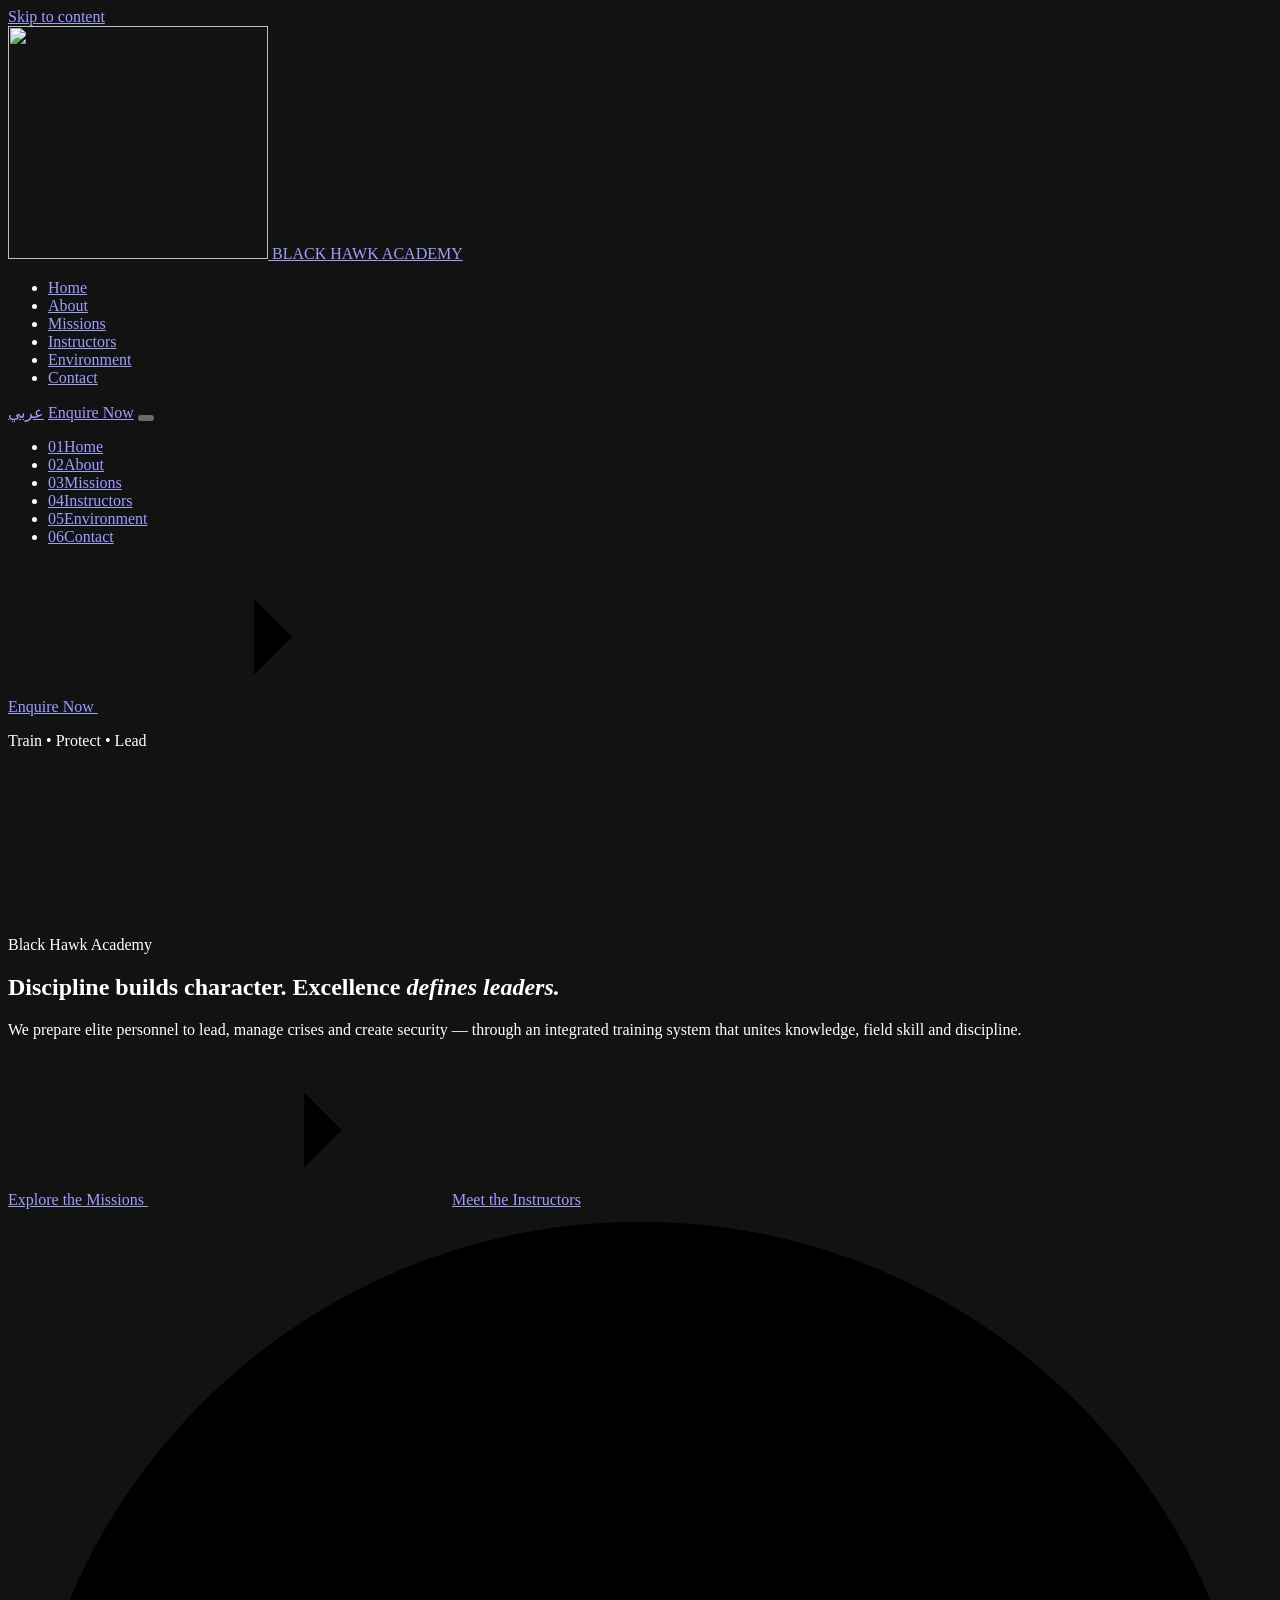
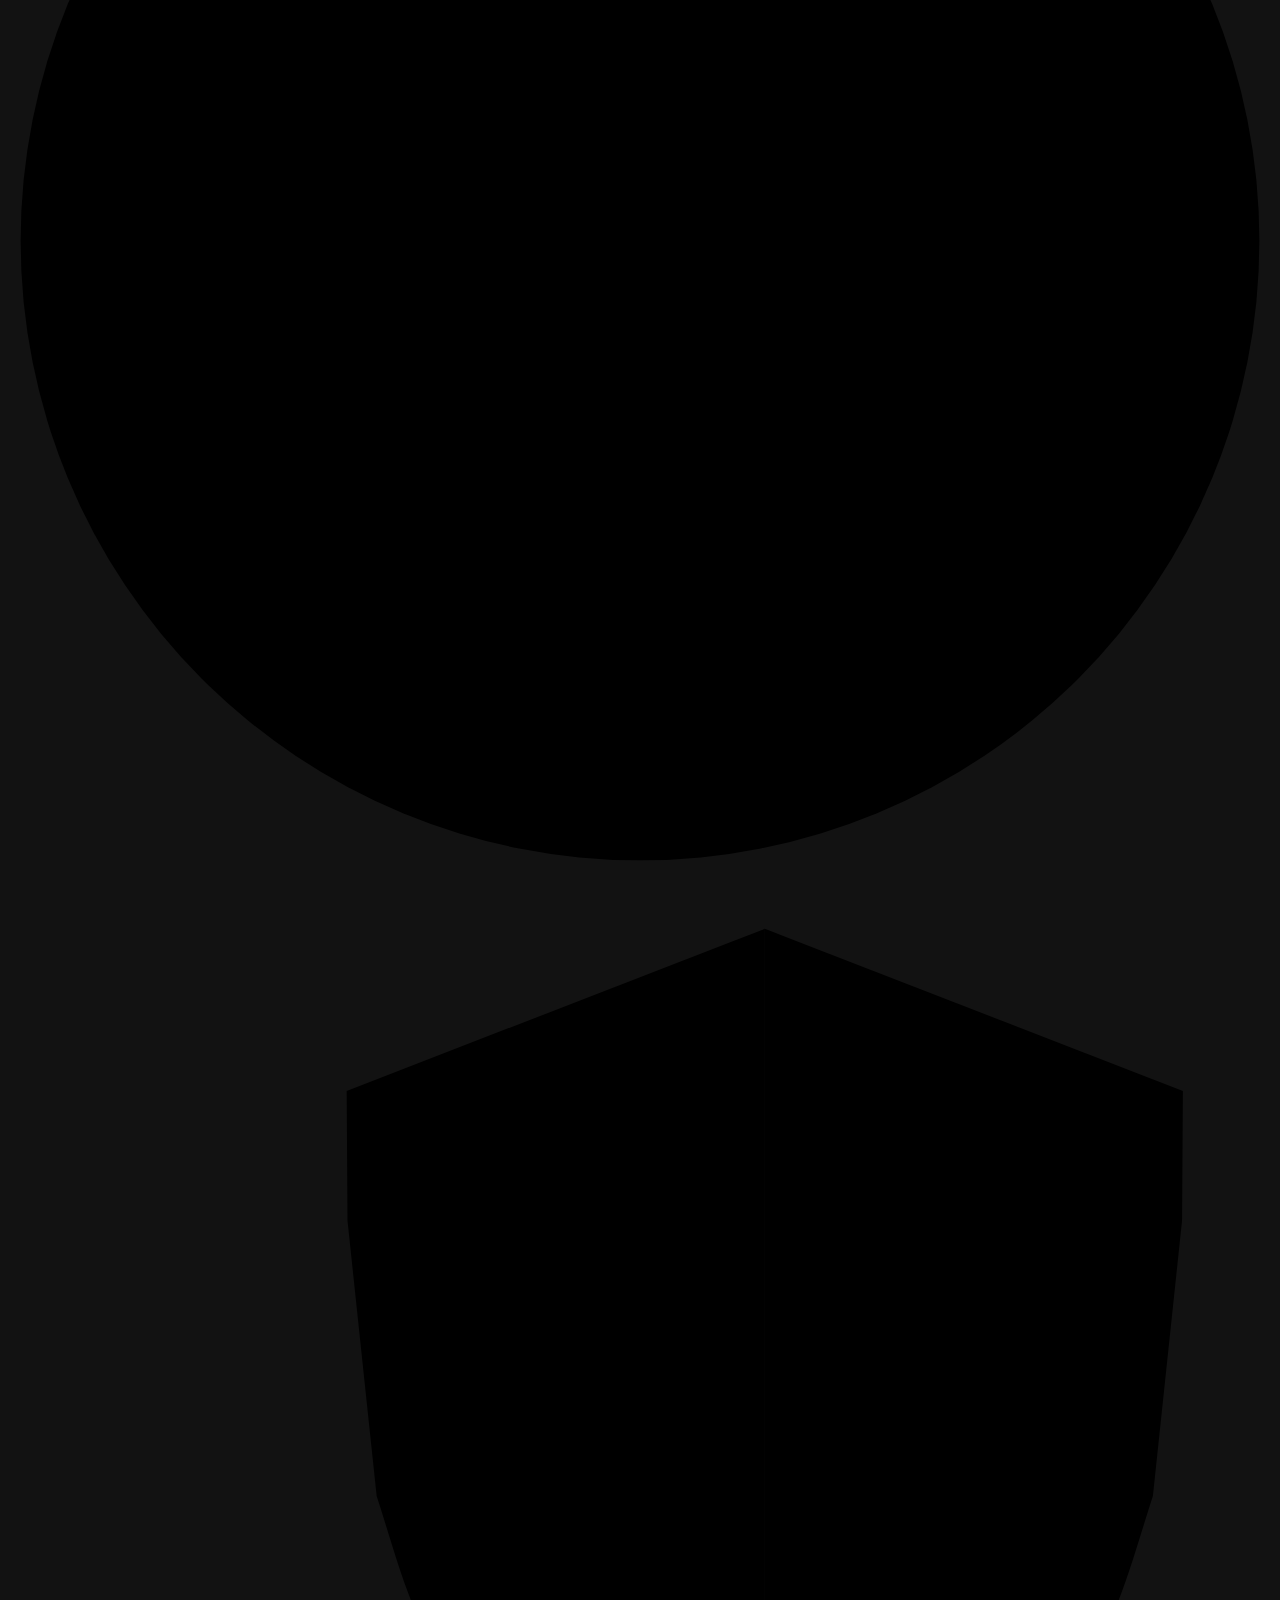
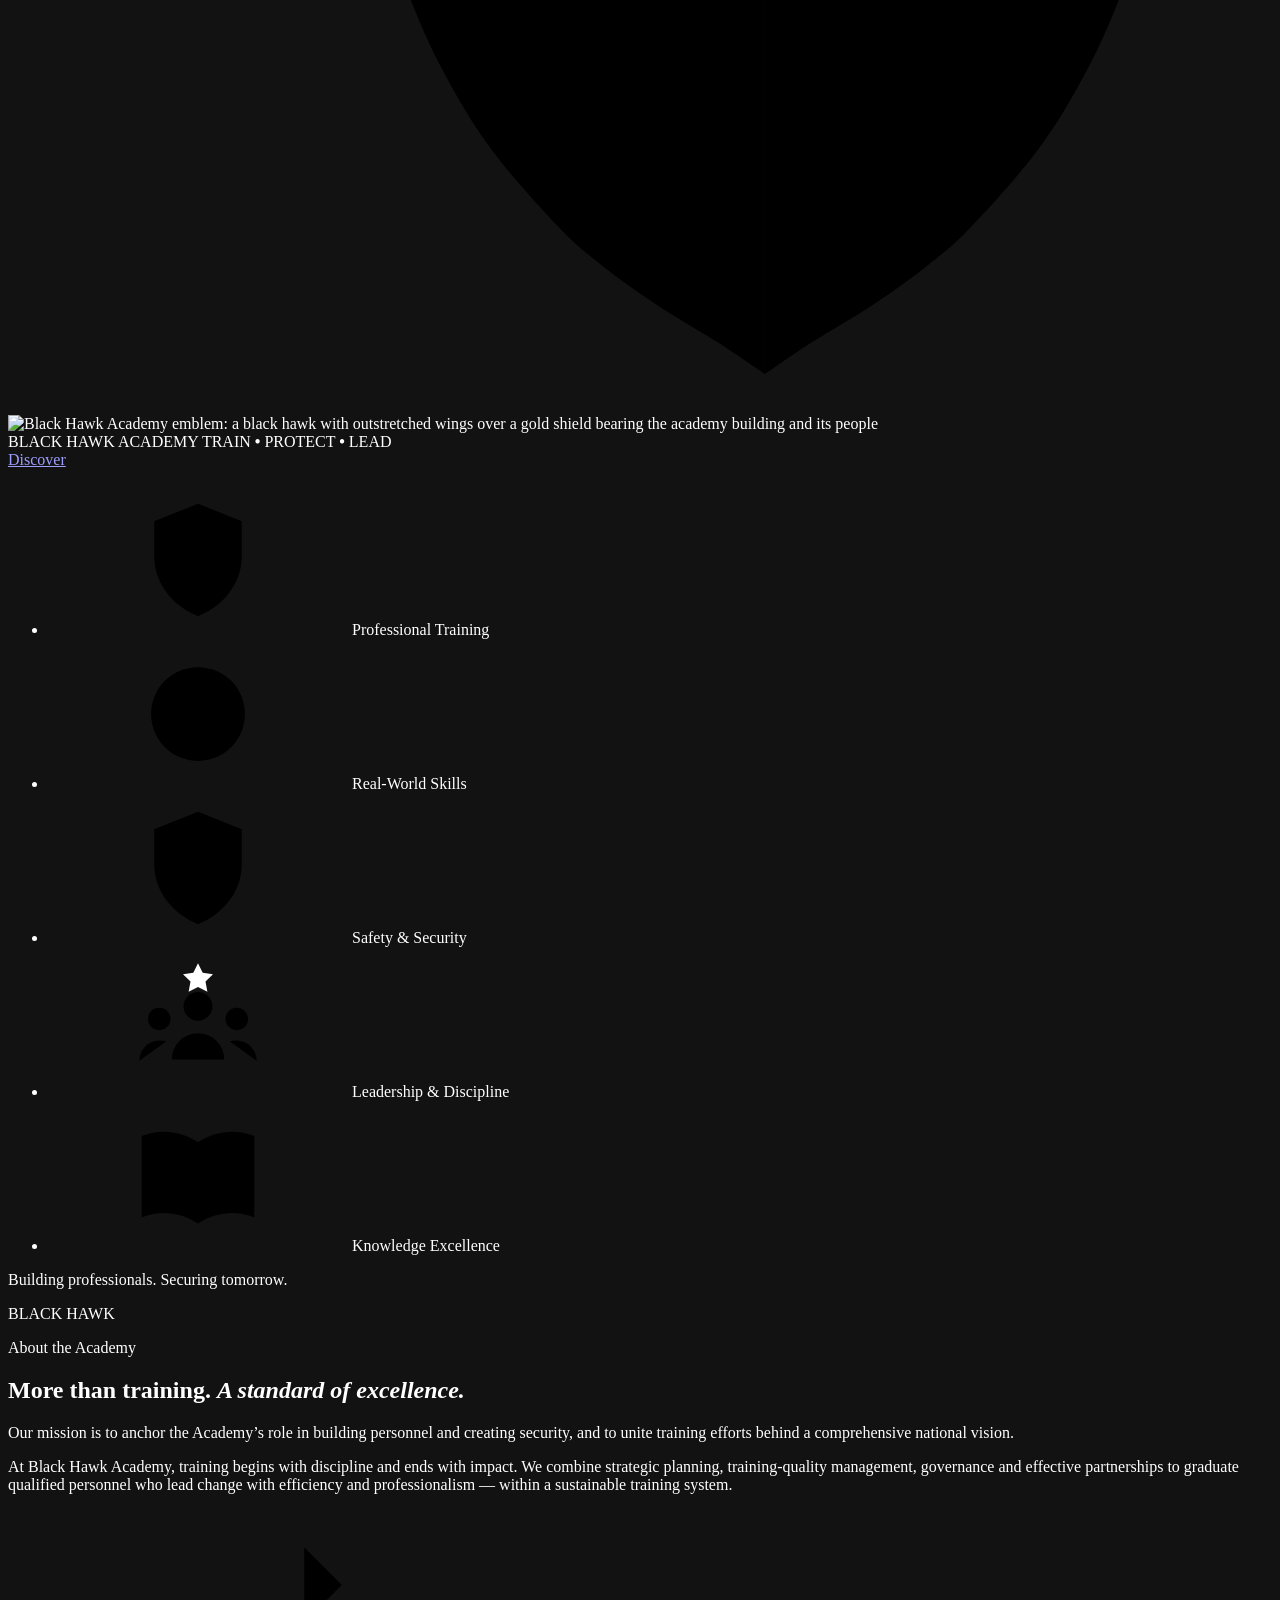
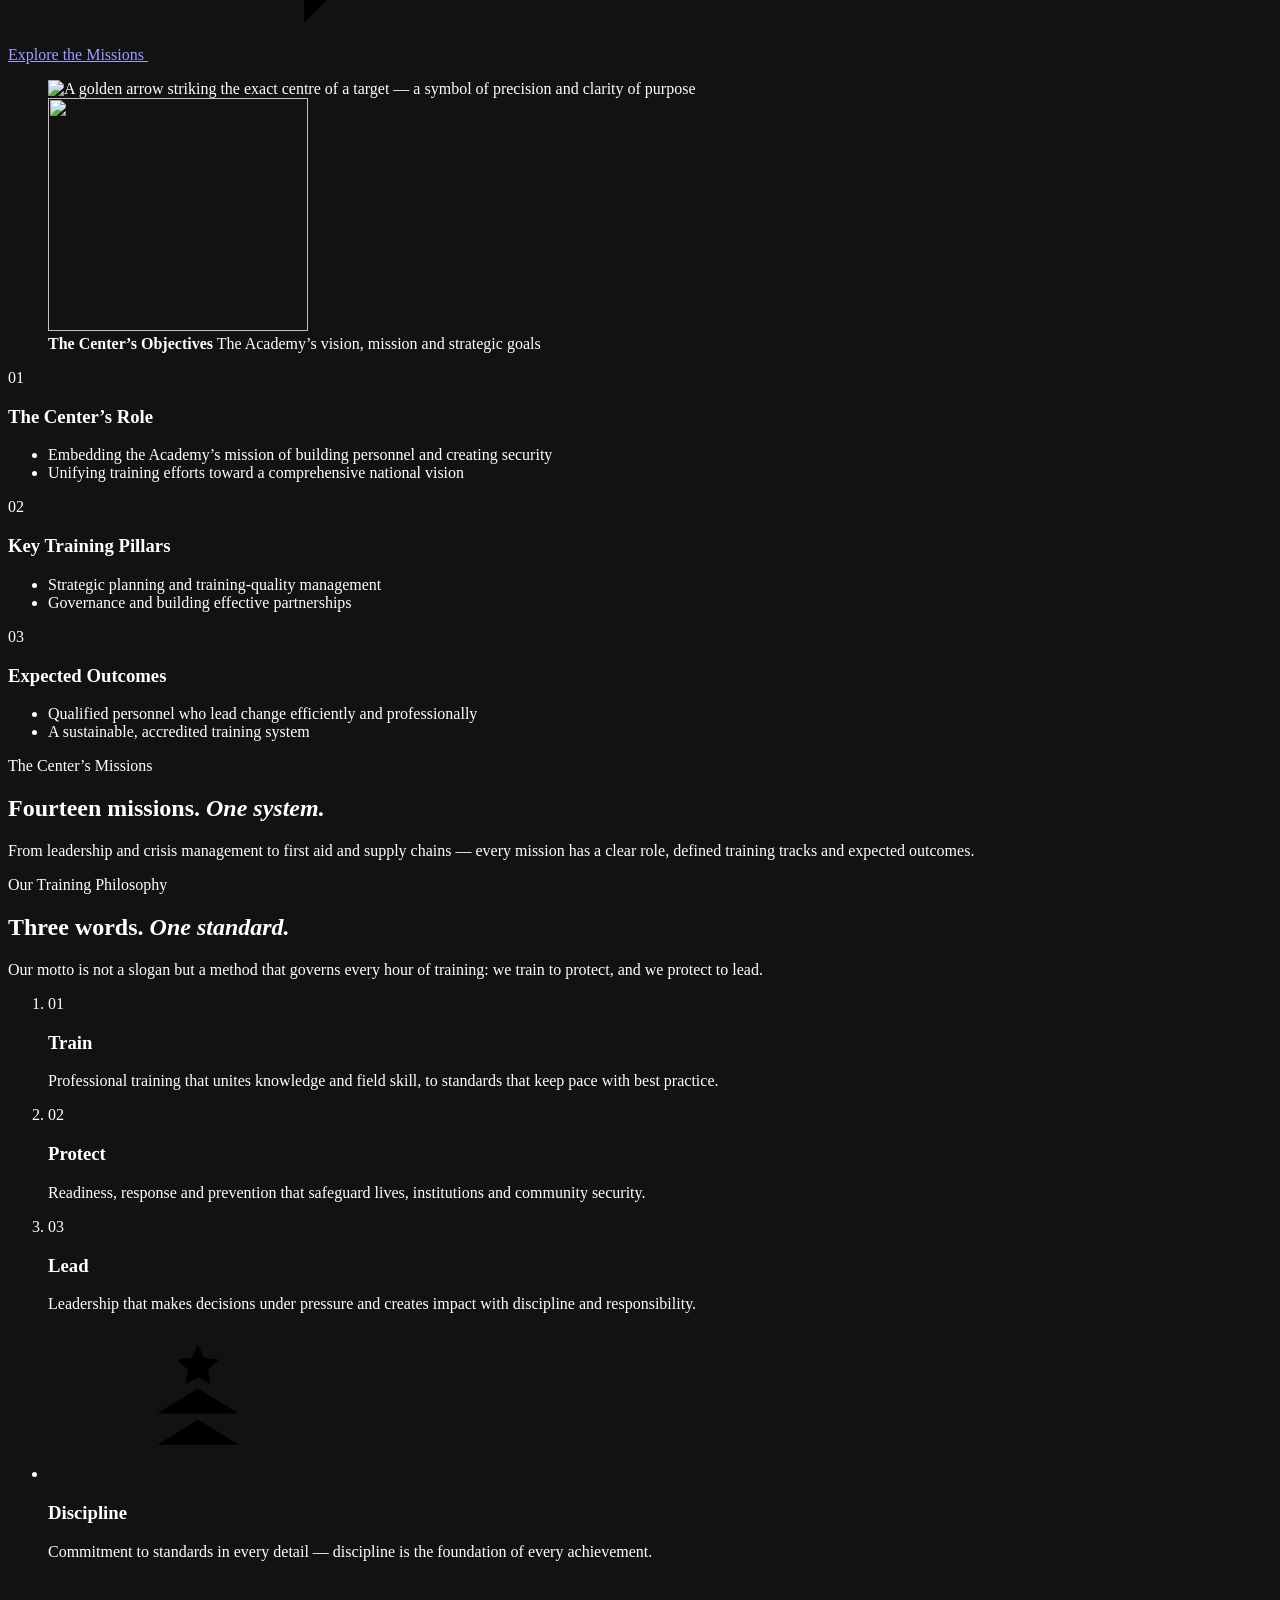
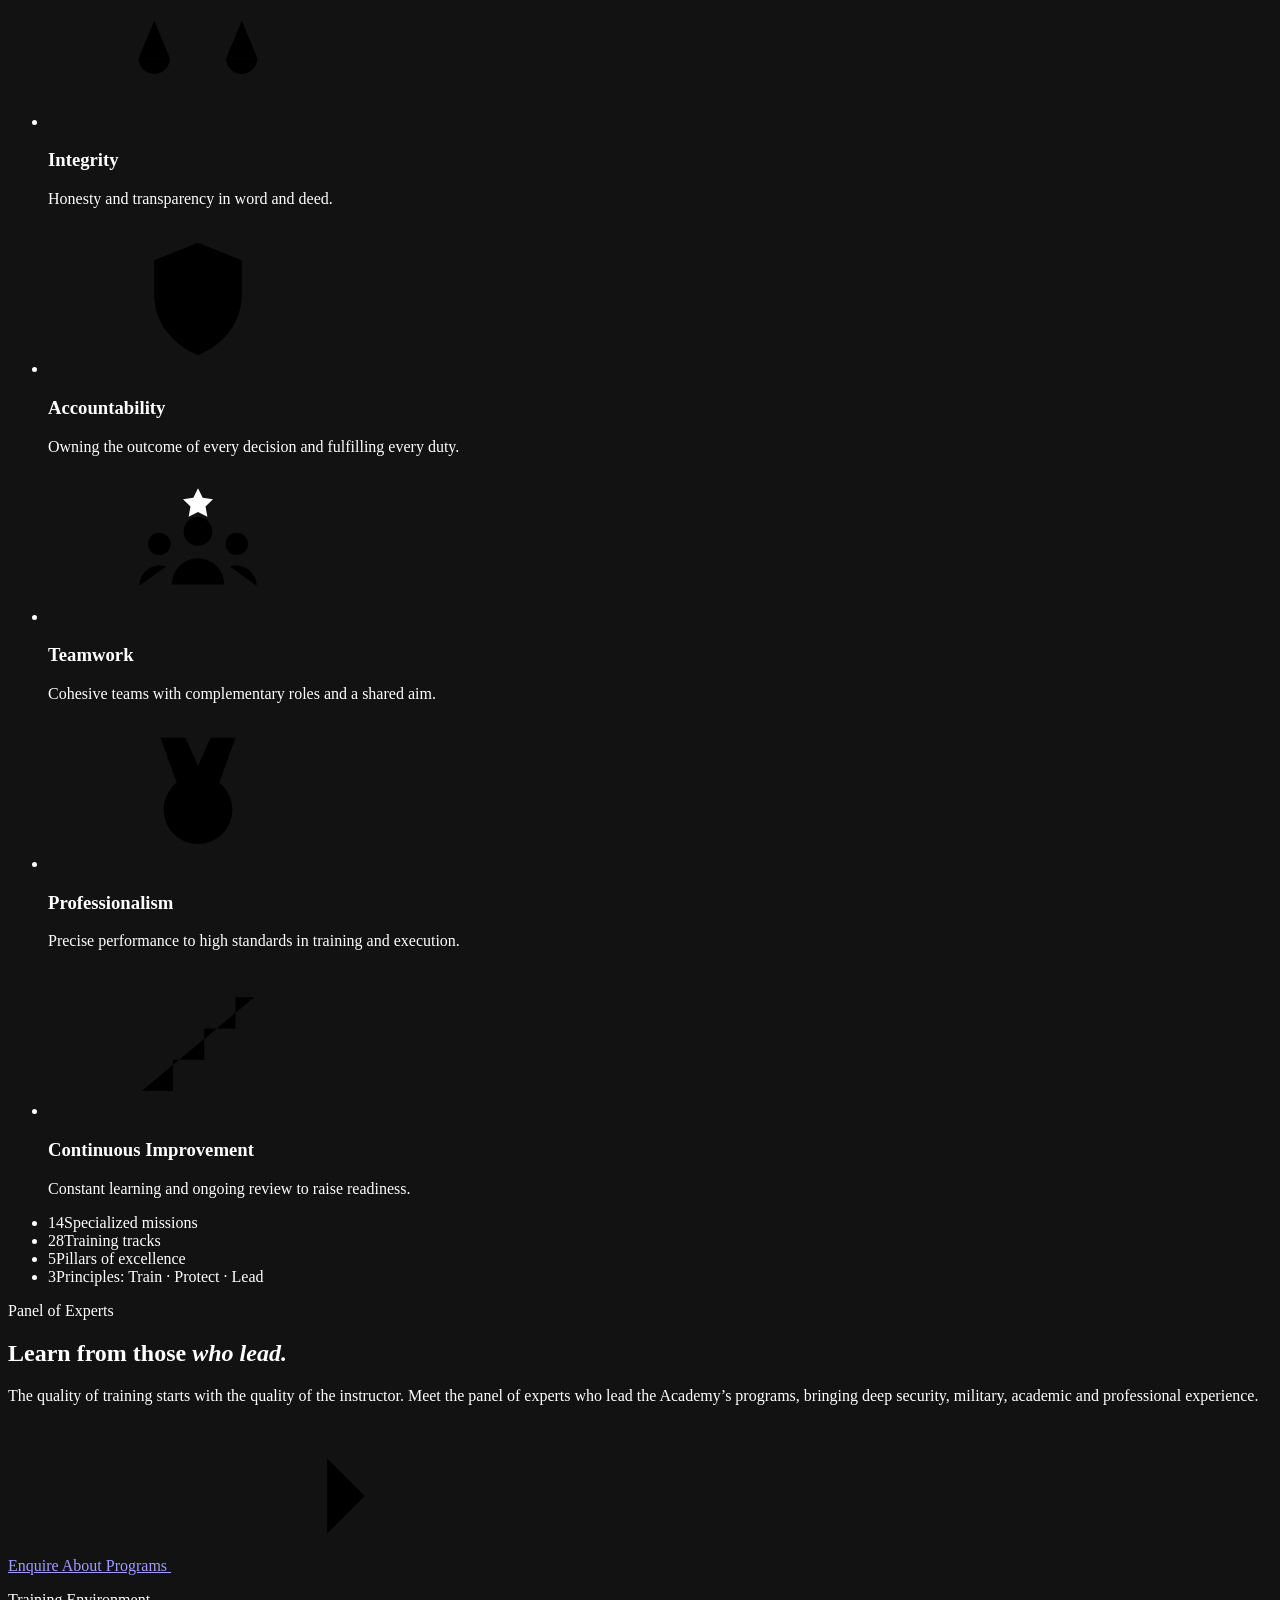
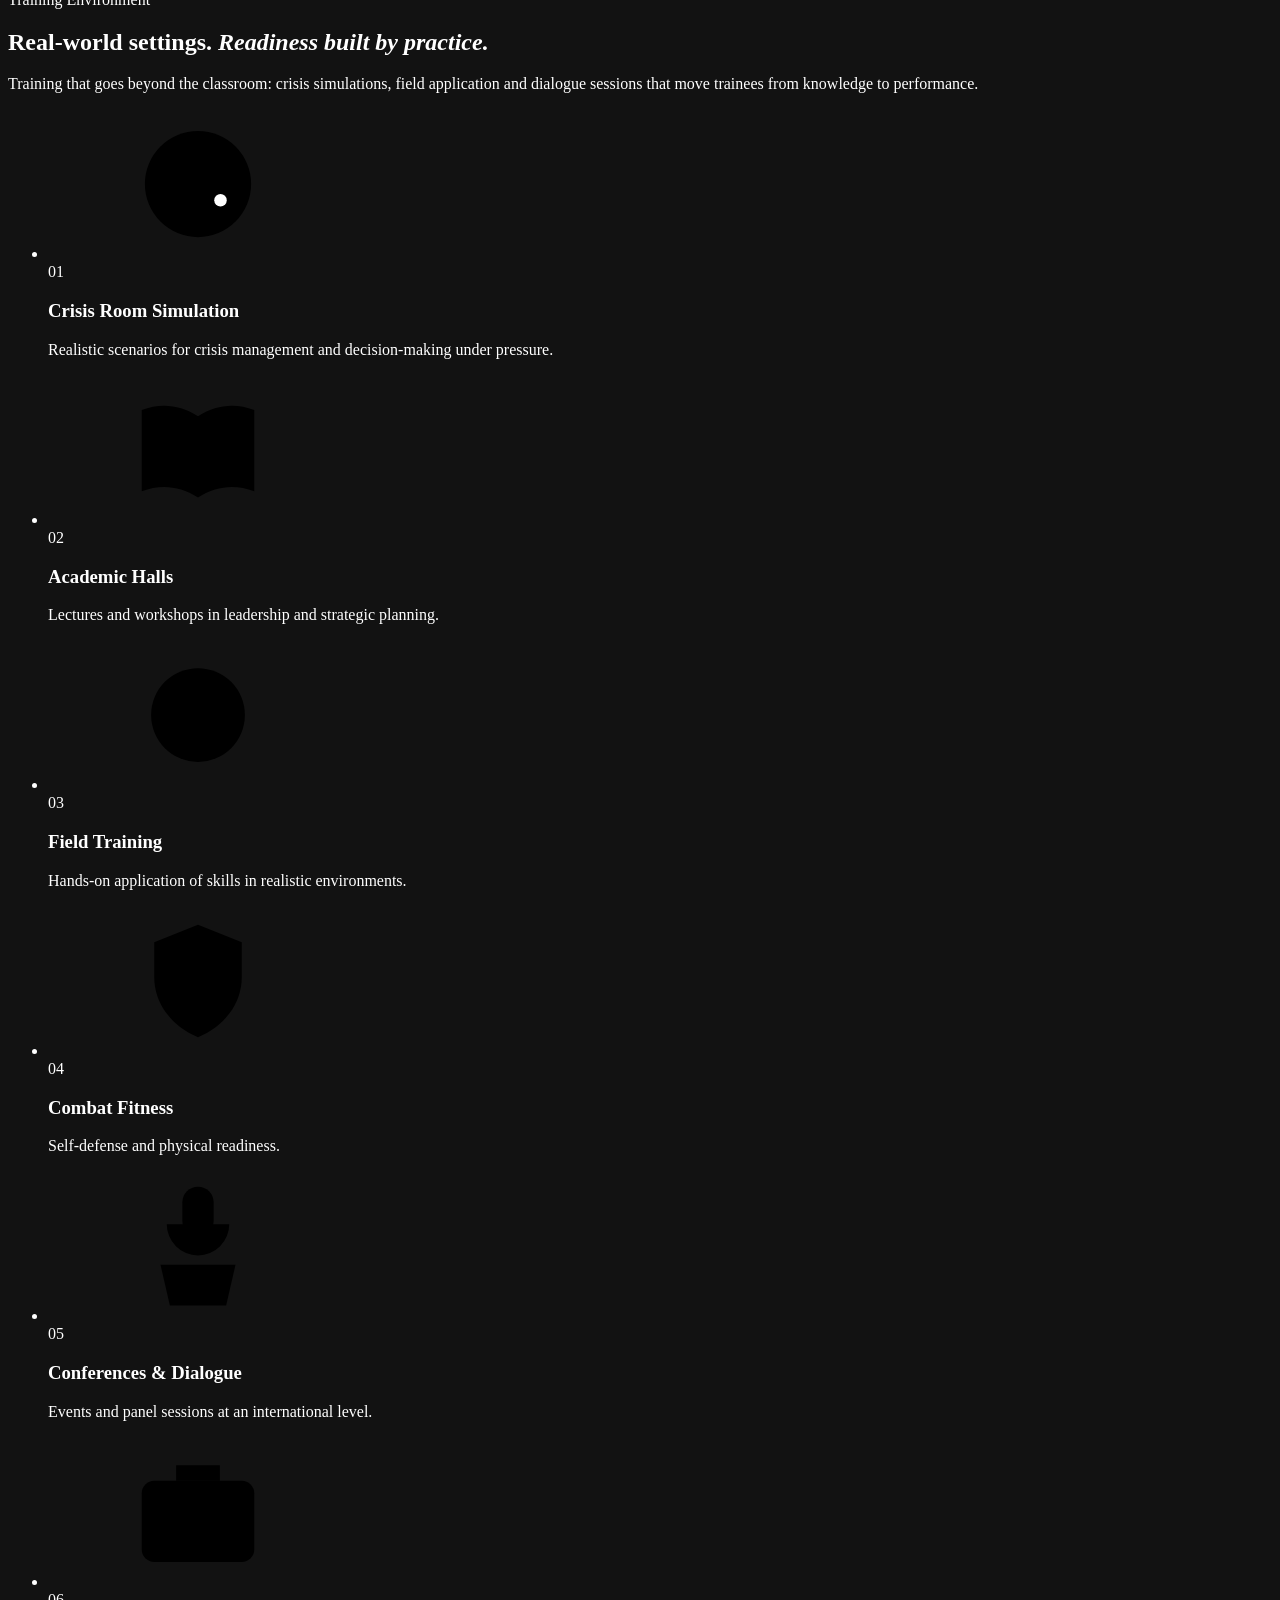
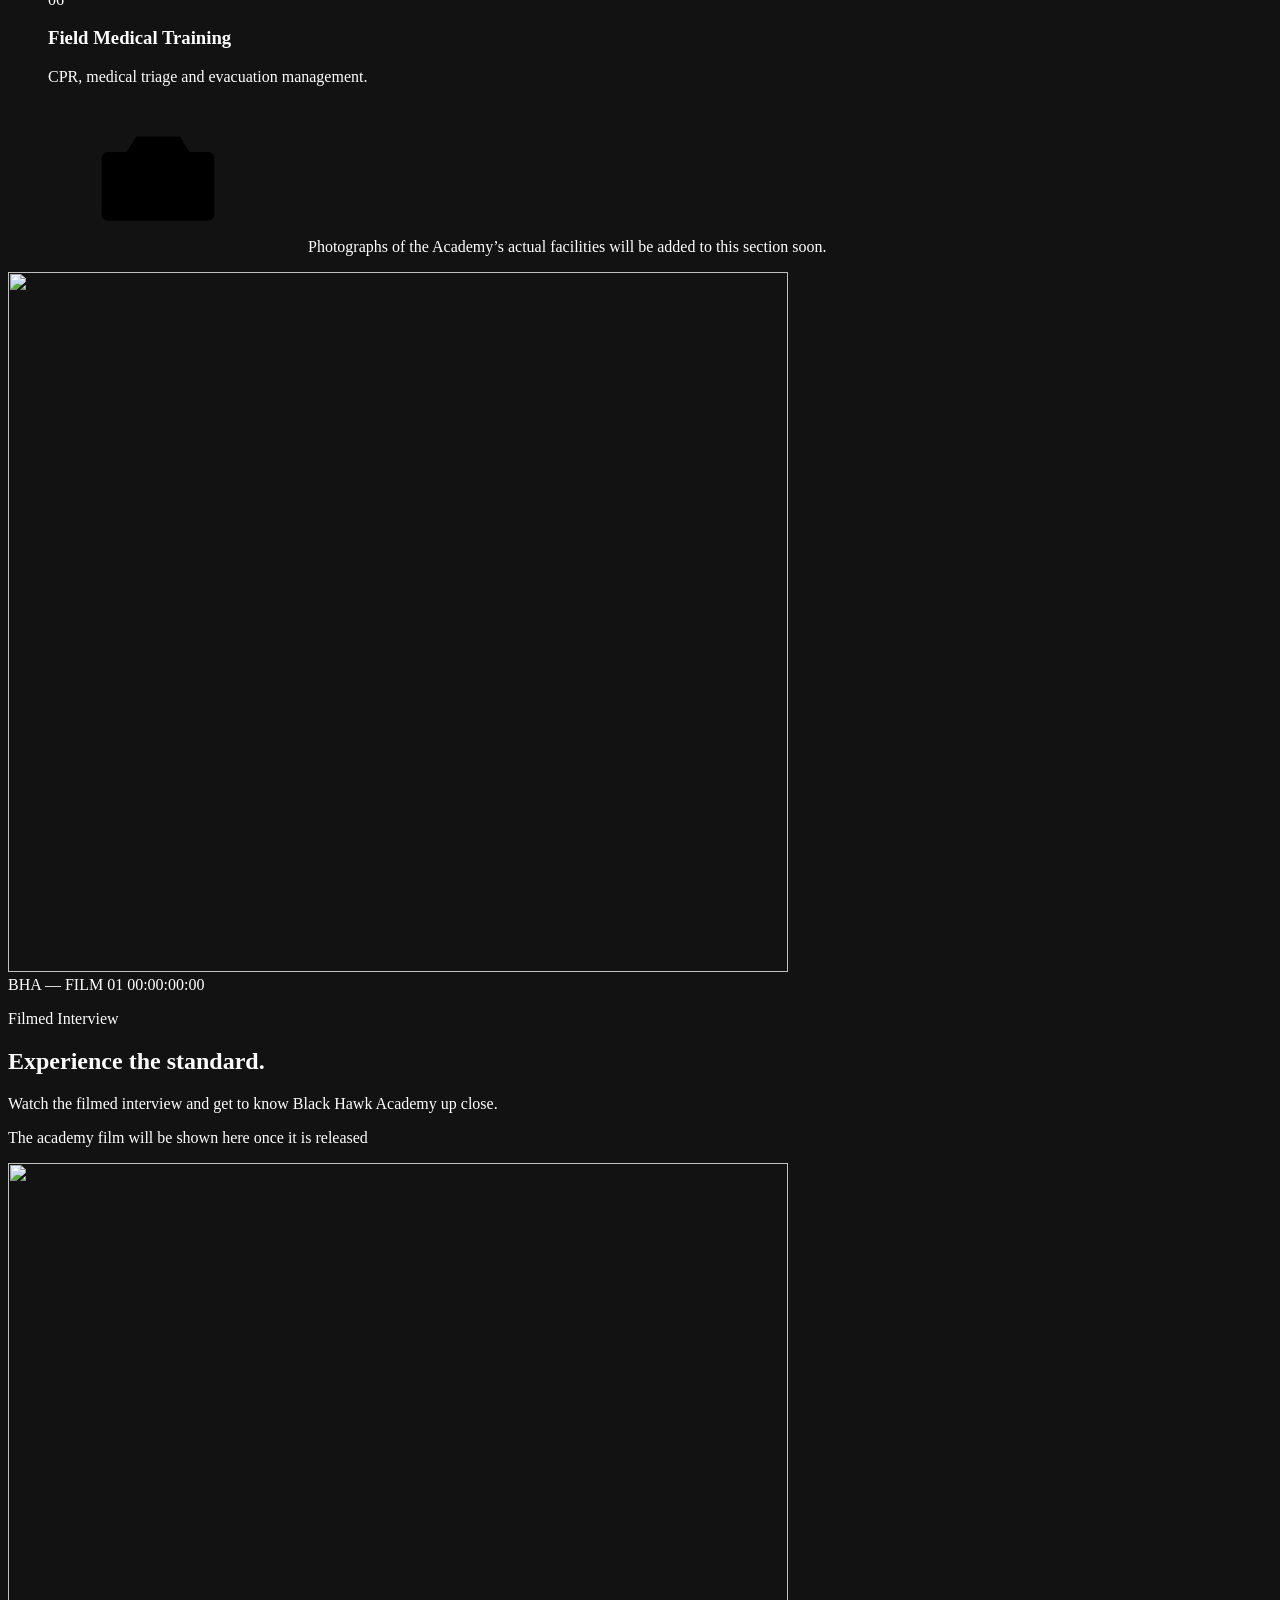
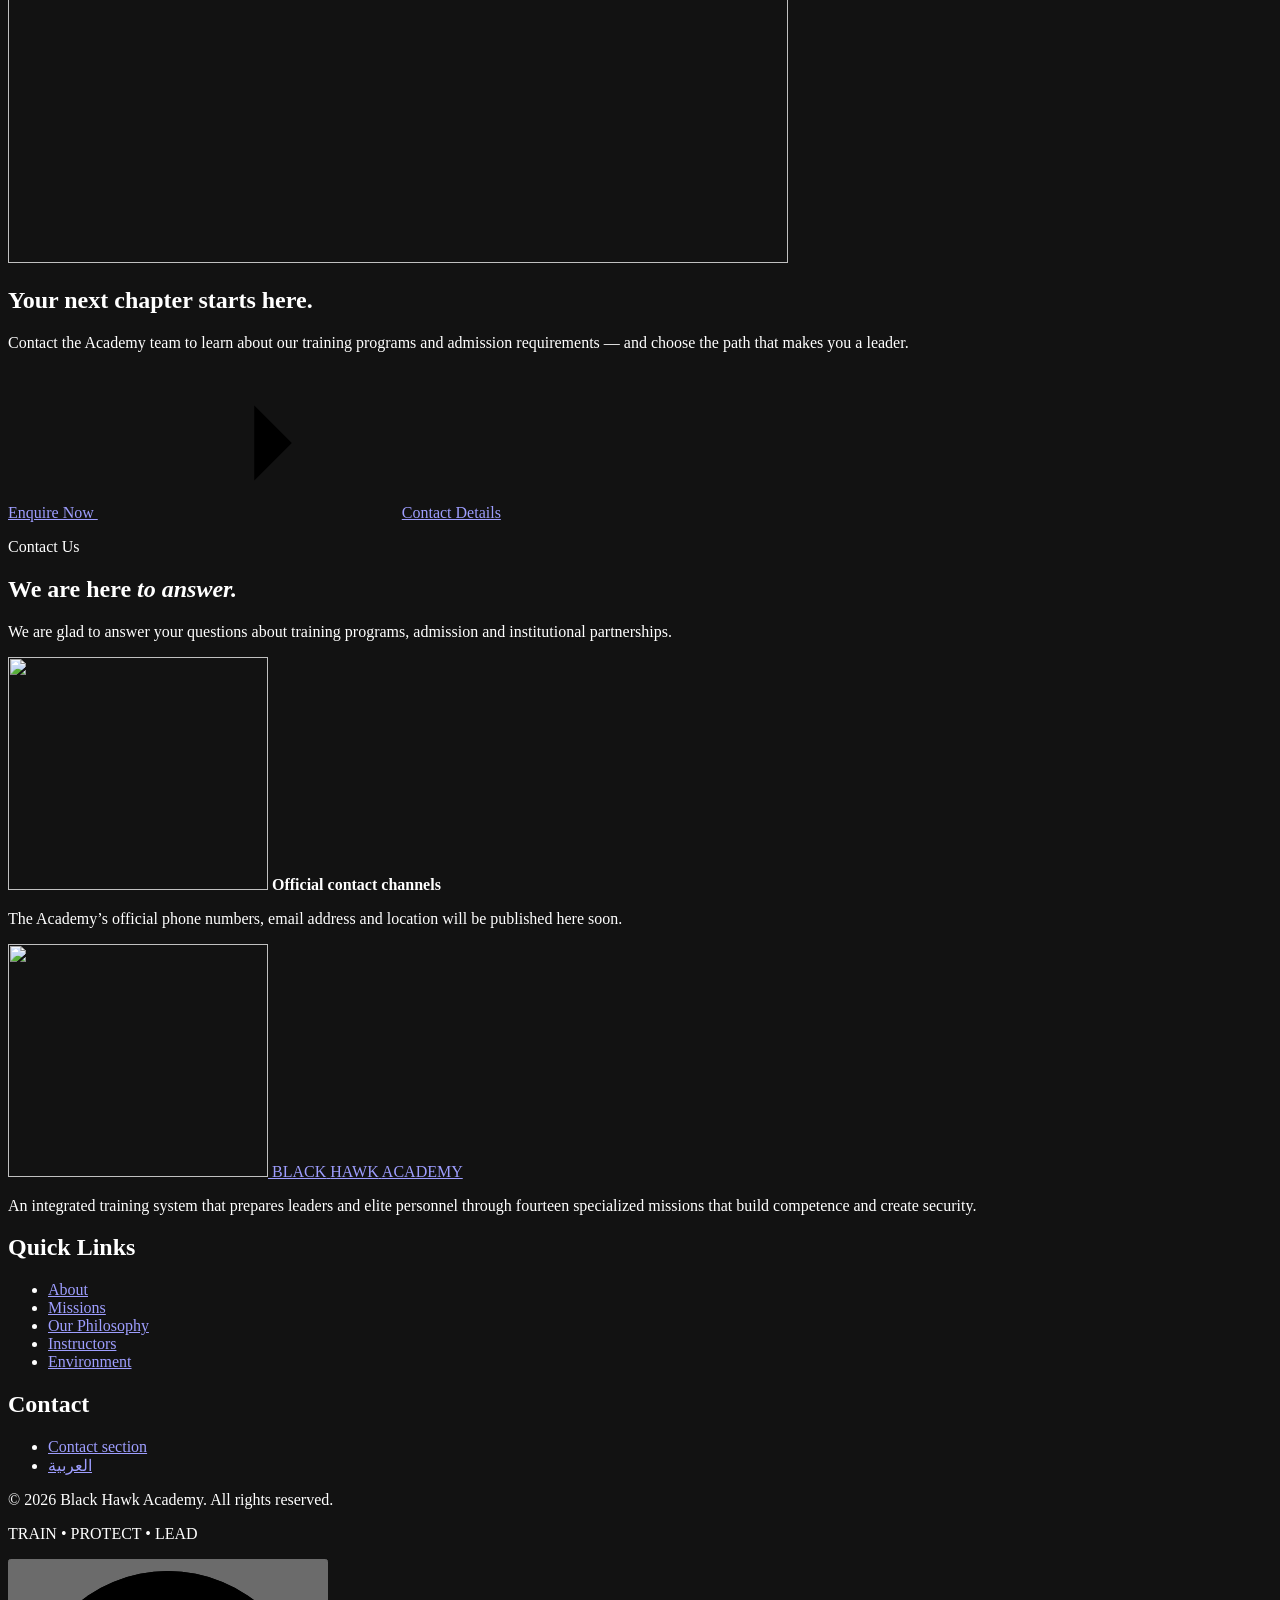
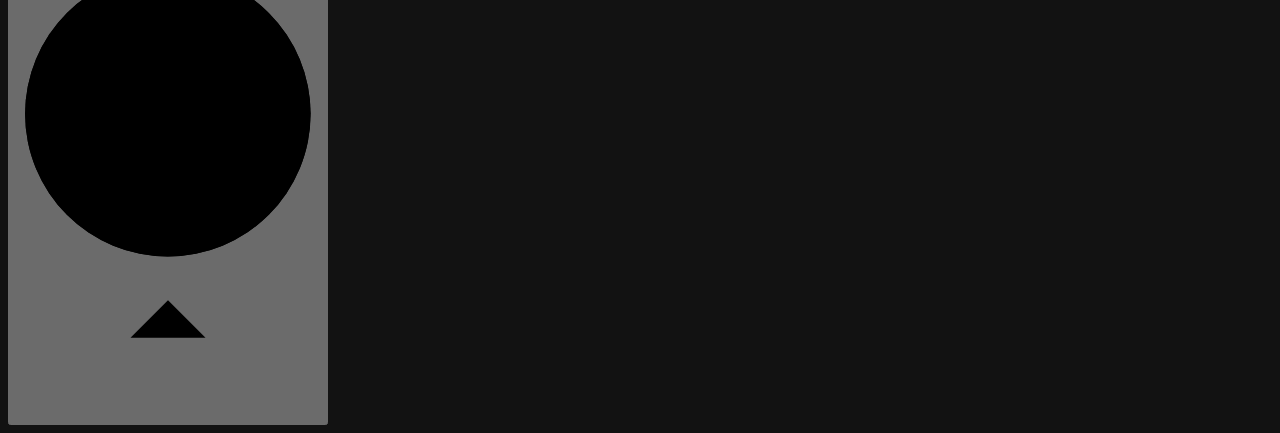
==== index.html @ 27dc706b "Add files via upload" ====
<!doctype html>
<html lang="en" dir="ltr" data-base="../">
<head>
  <meta charset="utf-8">
  <meta name="viewport" content="width=device-width, initial-scale=1, viewport-fit=cover">
  <title>Black Hawk Academy | Train • Protect • Lead</title>
  <meta name="description" content="Black Hawk Academy — an integrated training system that prepares leaders and elite personnel through fourteen specialized missions, from crisis management and negotiation to civil protection and first aid.">
  <meta name="theme-color" content="#080909">
  <meta name="color-scheme" content="dark">

  <!-- When the domain is known, replace YOUR-DOMAIN and uncomment (see docs/deployment.md):
  <link rel="canonical" href="https://YOUR-DOMAIN/en/">
  <link rel="alternate" hreflang="ar" href="https://YOUR-DOMAIN/">
  <link rel="alternate" hreflang="en" href="https://YOUR-DOMAIN/en/">
  <link rel="alternate" hreflang="x-default" href="https://YOUR-DOMAIN/">
  -->

  <meta property="og:type" content="website">
  <meta property="og:site_name" content="Black Hawk Academy — أكاديمية بلاك هوك">
  <meta property="og:title" content="Black Hawk Academy | Train • Protect • Lead">
  <meta property="og:description" content="An integrated training system for building personnel and creating security — fourteen specialized missions.">
  <!-- Social previews need an absolute URL: change to https://YOUR-DOMAIN/assets/images/brand/og-image.jpg -->
  <meta property="og:image" content="../assets/images/brand/og-image.jpg">
  <meta property="og:image:width" content="1200">
  <meta property="og:image:height" content="630">
  <meta property="og:locale" content="en_US">
  <meta property="og:locale:alternate" content="ar_AR">
  <meta name="twitter:card" content="summary_large_image">

  <link rel="icon" type="image/png" sizes="32x32" href="../assets/icons/favicon-32.png">
  <link rel="icon" type="image/png" sizes="512x512" href="../assets/icons/icon-512.png">
  <link rel="apple-touch-icon" href="../assets/icons/apple-touch-icon.png">

  <link rel="preconnect" href="https://fonts.googleapis.com">
  <link rel="preconnect" href="https://fonts.gstatic.com" crossorigin>
  <link rel="stylesheet" href="https://fonts.googleapis.com/css2?family=IBM+Plex+Sans:wght@300;400;500;600&family=Noto+Kufi+Arabic:wght@600..700&family=Saira:wdth,wght@100..125,400..800&display=swap">
  <link rel="preload" as="image" href="../assets/images/brand/emblem.webp" type="image/webp" fetchpriority="high">

  <link rel="stylesheet" href="../css/style.css">
  <link rel="stylesheet" href="../css/animations.css">
  <link rel="stylesheet" href="../css/responsive.css">

  <script>document.documentElement.classList.add('js');</script>
  <script src="../js/config.js" defer></script>
  <script src="../js/data.js" defer></script>
  <script src="../js/main.js" defer></script>
  <script src="../js/navigation.js" defer></script>
  <script src="../js/animations.js" defer></script>
</head>
<body>
  <a class="skip-link" href="#main">Skip to content</a>

  <!-- Icon sprite ----------------------------------------------------------->
  <svg xmlns="http://www.w3.org/2000/svg" width="0" height="0" style="position:absolute" aria-hidden="true" focusable="false">
    <symbol id="i-arrow" viewBox="0 0 24 24"><path d="M4 12h15M13 6l6 6-6 6"/></symbol>
    <symbol id="i-arrow-up" viewBox="0 0 24 24"><path d="M12 20V5M6 11l6-6 6 6"/></symbol>
    <symbol id="i-close" viewBox="0 0 24 24"><path d="M6 6l12 12M18 6L6 18"/></symbol>
    <symbol id="i-play" viewBox="0 0 24 24"><path d="M7 4.5v15l12.5-7.5z" fill="currentColor" stroke="none"/></symbol>
    <symbol id="i-mail" viewBox="0 0 24 24"><rect x="3" y="5" width="18" height="14" rx="1.5"/><path d="M3.5 6.5l8.5 6.5 8.5-6.5"/></symbol>
    <symbol id="i-phone" viewBox="0 0 24 24"><path d="M6.5 3.5h3l1.8 4.6-2.2 1.4a11.5 11.5 0 0 0 5.4 5.4l1.4-2.2 4.6 1.8v3a2 2 0 0 1-2.2 2A17 17 0 0 1 4.5 5.7a2 2 0 0 1 2-2.2z"/></symbol>
    <symbol id="i-whatsapp" viewBox="0 0 24 24"><path d="M4.5 19.5l1.2-3.6A8.2 8.2 0 1 1 9 18.6z"/><path d="M9.2 8.6c.2-.5.6-.6.9-.6h.5l.9 2.1-.7.9a5 5 0 0 0 2.3 2.3l.9-.7 2.1.9v.5c0 .3-.1.7-.6.9-.7.4-1.6.4-2.5 0a7.5 7.5 0 0 1-3.8-3.8c-.4-.9-.4-1.8 0-2.5z"/></symbol>
    <symbol id="i-pin" viewBox="0 0 24 24"><path d="M12 21s-6.5-5.8-6.5-11a6.5 6.5 0 0 1 13 0c0 5.2-6.5 11-6.5 11z"/><circle cx="12" cy="10" r="2.4"/></symbol>
    <symbol id="i-clock" viewBox="0 0 24 24"><circle cx="12" cy="12" r="8.5"/><path d="M12 7.5V12l3 2"/></symbol>
    <symbol id="i-camera" viewBox="0 0 24 24"><path d="M4 8h3l1.5-2.5h7L17 8h3a1 1 0 0 1 1 1v9a1 1 0 0 1-1 1H4a1 1 0 0 1-1-1V9a1 1 0 0 1 1-1z"/><circle cx="12" cy="13" r="3.5"/></symbol>
    <symbol id="i-instagram" viewBox="0 0 24 24"><rect x="3.5" y="3.5" width="17" height="17" rx="5"/><circle cx="12" cy="12" r="4"/><circle cx="17.2" cy="6.8" r="1" fill="currentColor" stroke="none"/></symbol>
    <symbol id="i-x" viewBox="0 0 24 24"><path fill="currentColor" stroke="none" transform="translate(2.4 2.4) scale(.8)" d="M18.901 1.153h3.68l-8.04 9.19L24 22.846h-7.406l-5.8-7.584-6.638 7.584H.474l8.6-9.83L0 1.154h7.594l5.243 6.932ZM17.61 20.644h2.039L6.486 3.24H4.298Z"/></symbol>
    <symbol id="i-linkedin" viewBox="0 0 24 24"><rect x="3.5" y="3.5" width="17" height="17" rx="2.5"/><path d="M8 10.5v6M8 7.5v.01M11.5 16.5v-6M11.5 13.2c0-1.7 1-2.7 2.4-2.7s2.1 1 2.1 2.7v3.3"/></symbol>
    <symbol id="i-youtube" viewBox="0 0 24 24"><rect x="2.5" y="5.5" width="19" height="13" rx="4"/><path d="M10.2 9.2v5.6l4.8-2.8z" fill="currentColor" stroke="none"/></symbol>
    <symbol id="i-facebook" viewBox="0 0 24 24"><path d="M14.5 21v-7.5h2.6l.4-3h-3V8.6c0-.9.3-1.5 1.5-1.5h1.6V4.4c-.3 0-1.2-.1-2.3-.1-2.3 0-3.8 1.4-3.8 3.9v2.3H8.9v3h2.6V21"/></symbol>
    <symbol id="i-tiktok" viewBox="0 0 24 24"><path d="M14.5 3.5v11.3a3.7 3.7 0 1 1-3.7-3.7"/><path d="M14.5 3.5c.4 2.6 2.2 4.4 5 4.6"/></symbol>
    <symbol id="i-telegram" viewBox="0 0 24 24"><path d="M21 4.5L3.5 11.3l5.6 2 2 6.2 3.2-3.9 4.8 3.6z"/><path d="M9.1 13.3l8.4-6"/></symbol>
    <symbol id="i-pro" viewBox="0 0 24 24"><path d="M12 3l7 2.8v5.6c0 4.3-2.9 7.9-7 9.6-4.1-1.7-7-5.3-7-9.6V5.8z"/><circle cx="12" cy="10.2" r="2.4"/><path d="M8.2 16.2a4.3 4.3 0 0 1 7.6 0"/></symbol>
    <symbol id="i-crosshair" viewBox="0 0 24 24"><circle cx="12" cy="12" r="7.5"/><circle cx="12" cy="12" r="3"/><path d="M12 2.5v4M12 17.5v4M2.5 12h4M17.5 12h4"/></symbol>
    <symbol id="i-shield-check" viewBox="0 0 24 24"><path d="M12 3l7 2.8v5.6c0 4.3-2.9 7.9-7 9.6-4.1-1.7-7-5.3-7-9.6V5.8z"/><path d="M8.7 12.1l2.3 2.3 4.4-4.6"/></symbol>
    <symbol id="i-team" viewBox="0 0 24 24"><circle cx="12" cy="9.5" r="2.3"/><path d="M7.8 18a4.2 4.2 0 0 1 8.4 0"/><circle cx="5.8" cy="11.5" r="1.8"/><path d="M2.6 18.2a3.3 3.3 0 0 1 4.3-3.1"/><circle cx="18.2" cy="11.5" r="1.8"/><path d="M21.4 18.2a3.3 3.3 0 0 0-4.3-3.1"/><path d="M12 2.6l.75 1.5 1.65.25-1.2 1.15.3 1.65L12 6.4l-1.5.75.3-1.65-1.2-1.15 1.65-.25z" fill="currentColor" stroke="none"/></symbol>
    <symbol id="i-book" viewBox="0 0 24 24"><path d="M3 5.6c3-1.1 6-.9 9 1 3-1.9 6-2.1 9-1v13c-3-1.1-6-.9-9 1-3-1.9-6-2.1-9-1z"/><path d="M12 6.6v13"/></symbol>
    <symbol id="i-rank" viewBox="0 0 24 24"><path d="M5.5 13.5l6.5-4 6.5 4M5.5 18.5l6.5-4 6.5 4"/><path d="M12 2.5l1 2.1 2.3.3-1.7 1.6.4 2.3-2-1.1-2 1.1.4-2.3-1.7-1.6 2.3-.3z"/></symbol>
    <symbol id="i-radar" viewBox="0 0 24 24"><circle cx="12" cy="12" r="8.5"/><circle cx="12" cy="12" r="4.5"/><path d="M12 12l6-6"/><circle cx="15.6" cy="14.6" r="1" fill="currentColor" stroke="none"/></symbol>
    <symbol id="i-dialogue" viewBox="0 0 24 24"><path d="M3.5 5h10a1 1 0 0 1 1 1v6a1 1 0 0 1-1 1H8.5l-3.5 3v-3H3.5a1 1 0 0 1-1-1V6a1 1 0 0 1 1-1z"/><path d="M17 9h3.5a1 1 0 0 1 1 1v6a1 1 0 0 1-1 1H19v3l-3.5-3h-4a1 1 0 0 1-1-1v-1.5"/></symbol>
    <symbol id="i-podium" viewBox="0 0 24 24"><rect x="9.5" y="2.5" width="5" height="8" rx="2.5"/><path d="M7 8.5a5 5 0 0 0 10 0M12 13.5V15"/><path d="M6 15h12l-1.5 6.5h-9z"/></symbol>
    <symbol id="i-globe" viewBox="0 0 24 24"><circle cx="12" cy="12" r="8.5"/><path d="M3.5 12h17M12 3.5c2.3 2.4 3.5 5.2 3.5 8.5s-1.2 6.1-3.5 8.5c-2.3-2.4-3.5-5.2-3.5-8.5s1.2-6.1 3.5-8.5z"/></symbol>
    <symbol id="i-peace" viewBox="0 0 24 24"><path d="M12 3l7 2.8v5.6c0 4.3-2.9 7.9-7 9.6-4.1-1.7-7-5.3-7-9.6V5.8z"/><path d="M12 15.6s-3.4-2.1-3.4-4.4a1.8 1.8 0 0 1 3.4-.9 1.8 1.8 0 0 1 3.4.9c0 2.3-3.4 4.4-3.4 4.4z"/></symbol>
    <symbol id="i-plan" viewBox="0 0 24 24"><rect x="4.5" y="4" width="15" height="17" rx="1.5"/><path d="M9 4V2.5h6V4"/><circle cx="12" cy="13" r="3.2"/><path d="M12 8.3v1.5M12 16.2v1.5M7.3 13h1.5M15.2 13h1.5"/></symbol>
    <symbol id="i-mind" viewBox="0 0 24 24"><path d="M14.5 21v-3h2a1.5 1.5 0 0 0 1.5-1.5V14l1.6-.6-1.6-3.1A7 7 0 1 0 7.5 15.6V21"/><path d="M11.5 7l2.6 1v1.9c0 1.6-1.1 2.9-2.6 3.4-1.5-.5-2.6-1.8-2.6-3.4V8z"/></symbol>
    <symbol id="i-growth" viewBox="0 0 24 24"><circle cx="8" cy="8" r="2.6"/><path d="M3.5 18.5a4.5 4.5 0 0 1 9 0"/><path d="M14 17l3-3.2 2 2 3-4.3"/><path d="M19.4 11.5H22V14"/></symbol>
    <symbol id="i-medical" viewBox="0 0 24 24"><rect x="3" y="7" width="18" height="13" rx="2"/><path d="M8.5 7V4.5h7V7"/><path d="M12 10.5v6M9 13.5h6"/></symbol>
    <symbol id="i-eye" viewBox="0 0 24 24"><path d="M2.5 12S6 5.5 12 5.5 21.5 12 21.5 12 18 18.5 12 18.5 2.5 12 2.5 12z"/><circle cx="12" cy="12" r="3"/><circle cx="12" cy="12" r="1" fill="currentColor" stroke="none"/></symbol>
    <symbol id="i-flame" viewBox="0 0 24 24"><path d="M12 21a6.2 6.2 0 0 0 6.2-6.2c0-3.6-2.6-5.6-3.6-8.8-1.6 1.5-2.1 3.1-2.1 4.6-1-1-1.6-2.5-1.6-4.1-2.9 2-5.1 4.6-5.1 8.3A6.2 6.2 0 0 0 12 21z"/><path d="M12 21a2.6 2.6 0 0 1-2.6-2.6c0-1.8 1.4-2.9 2.6-4.6 1.2 1.7 2.6 2.8 2.6 4.6A2.6 2.6 0 0 1 12 21z"/></symbol>
    <symbol id="i-guard" viewBox="0 0 24 24"><path d="M12 3l7 2.8v5.6c0 4.3-2.9 7.9-7 9.6-4.1-1.7-7-5.3-7-9.6V5.8z"/><path d="M13 7.2l-3.4 5.3h2.9l-1.5 4.3 3.4-5.3h-2.9z"/></symbol>
    <symbol id="i-supply" viewBox="0 0 24 24"><path d="M2.5 7.5L7 5.2l4.5 2.3v5L7 14.8l-4.5-2.3z"/><path d="M2.5 7.5L7 9.8l4.5-2.3M7 9.8v5"/><path d="M11.5 10h3.8a3 3 0 0 1 3 3v3"/><circle cx="18.3" cy="18.3" r="2.3"/></symbol>
    <symbol id="i-scale" viewBox="0 0 24 24"><path d="M12 4v16M8 20h8M5 7h14"/><path d="M5 7l-2.5 6h5zM19 7l-2.5 6h5z"/><path d="M2.5 13a2.5 2.5 0 0 0 5 0M16.5 13a2.5 2.5 0 0 0 5 0"/></symbol>
    <symbol id="i-medal" viewBox="0 0 24 24"><circle cx="12" cy="14.5" r="5.5"/><path d="M8.6 10.2L6 3h4l2 4.5L14 3h4l-2.6 7.2"/><path d="M12 12l.8 1.6 1.7.25-1.25 1.2.3 1.7-1.55-.8-1.55.8.3-1.7-1.25-1.2 1.7-.25z"/></symbol>
    <symbol id="i-steps" viewBox="0 0 24 24"><path d="M3 20h5v-5h5v-5h5V5h3"/></symbol>
  </svg>

  <!-- Header ---------------------------------------------------------------->
  <header class="site-header" data-header>
    <div class="announce" data-announce hidden>
      <div class="announce__inner">
        <div class="announce__bar container">
          <span class="announce__dot" aria-hidden="true"></span>
          <span data-announce-text></span>
          <a class="announce__link" href="#missions" data-announce-link>
            <span data-announce-link-text></span>
            <svg class="icon icon--flip" aria-hidden="true"><use href="#i-arrow"/></svg>
          </a>
          <button class="announce__close" type="button" aria-label="Close announcement" data-announce-close>
            <svg class="icon" aria-hidden="true"><use href="#i-close"/></svg>
          </button>
        </div>
      </div>
    </div>

    <div class="container nav">
      <a class="brand" href="#home" aria-label="Black Hawk Academy — Home">
        <picture>
          <source srcset="../assets/images/brand/emblem-sm.webp" type="image/webp">
          <img class="brand__mark" src="../assets/images/brand/emblem-sm.png" alt="" width="260" height="233">
        </picture>
        <span class="brand__text">
          <span class="brand__name" lang="en"><span class="text-silver">BLACK</span> <span class="text-gold">HAWK</span></span>
          <span class="brand__sub">ACADEMY</span>
        </span>
      </a>

      <nav aria-label="Main navigation">
        <ul class="nav__links" data-nav-links>
          <li><a class="nav__link" href="#home">Home</a></li>
          <li><a class="nav__link" href="#about">About</a></li>
          <li><a class="nav__link" href="#missions">Missions</a></li>
          <li><a class="nav__link" href="#instructors">Instructors</a></li>
          <li><a class="nav__link" href="#environment">Environment</a></li>
          <li><a class="nav__link" href="#contact">Contact</a></li>
        </ul>
      </nav>

      <div class="nav__actions">
        <a class="lang-switch" href="../" hreflang="ar" lang="ar" data-lang-switch aria-label="النسخة العربية"><span>عربي</span></a>
        <a class="btn btn--gold btn--sm nav__cta" href="#contact" data-enquire>Enquire Now</a>
        <button class="nav-toggle" type="button" aria-expanded="false" aria-controls="mobile-menu" aria-label="Open menu" data-nav-toggle data-label-open="Open menu" data-label-close="Close menu">
          <span class="nav-toggle__bar"></span>
          <span class="nav-toggle__bar"></span>
        </button>
      </div>
    </div>
  </header>

  <!-- Mobile menu ----------------------------------------------------------->
  <div class="mobile-menu" id="mobile-menu" data-mobile-menu>
    <nav aria-label="Mobile navigation">
      <ul class="mobile-menu__list">
        <li style="--i:0"><a class="mobile-menu__link" href="#home"><span>01</span>Home</a></li>
        <li style="--i:1"><a class="mobile-menu__link" href="#about"><span>02</span>About</a></li>
        <li style="--i:2"><a class="mobile-menu__link" href="#missions"><span>03</span>Missions</a></li>
        <li style="--i:3"><a class="mobile-menu__link" href="#instructors"><span>04</span>Instructors</a></li>
        <li style="--i:4"><a class="mobile-menu__link" href="#environment"><span>05</span>Environment</a></li>
        <li style="--i:5"><a class="mobile-menu__link" href="#contact"><span>06</span>Contact</a></li>
      </ul>
    </nav>
    <div class="mobile-menu__footer">
      <a class="btn btn--gold" href="#contact" data-enquire>Enquire Now <svg class="icon icon--flip" aria-hidden="true"><use href="#i-arrow"/></svg></a>
      <p class="mobile-menu__motto">Train • Protect • Lead</p>
    </div>
  </div>

  <main id="main">
    <!-- HERO ---------------------------------------------------------------->
    <section class="hero" id="home" aria-labelledby="hero-title">
      <div class="hero__bg" aria-hidden="true">
        <div class="hero__lines"></div>
        <canvas class="hero__canvas" data-embers></canvas>
        <div class="hero__vignette"></div>
      </div>

      <div class="container hero__layout">
        <div class="hero__content">
          <p class="eyebrow">Black Hawk Academy</p>
          <h1 class="hero__title" id="hero-title">
            <span class="line">Discipline builds character.</span>
            <span class="line">Excellence <em>defines leaders.</em></span>
          </h1>
          <p class="hero__lead">We prepare elite personnel to lead, manage crises and create security — through an integrated training system that unites knowledge, field skill and discipline.</p>
          <div class="hero__actions">
            <a class="btn btn--gold" href="#missions">Explore the Missions <svg class="icon icon--flip" aria-hidden="true"><use href="#i-arrow"/></svg></a>
            <a class="btn btn--ghost" href="#instructors">Meet the Instructors</a>
          </div>
        </div>

        <div class="hero__visual">
          <div class="crest" data-crest>
            <div class="crest__float">
              <div class="crest__rays" aria-hidden="true"></div>
              <div class="crest__glow" aria-hidden="true"></div>
              <svg class="crest__seal" viewBox="0 0 800 800" aria-hidden="true" focusable="false">
                <defs>
                  <path id="seal-path" d="M400 400m-338 0a338 338 0 1 1 676 0a338 338 0 1 1-676 0"/>
                </defs>
                <circle class="seal__ring seal__ring--outer" cx="400" cy="400" r="392" pathLength="1" transform="rotate(-90 400 400)"/>
                <g class="seal__ticks-wrap"><g class="seal__spin seal__spin--rev"><circle class="seal__ticks" cx="400" cy="400" r="372"/></g></g>
                <g class="seal__text-wrap">
                  <g class="seal__spin">
                    <text class="seal__text"><textPath href="#seal-path" textLength="2110" lengthAdjust="spacing">BLACK HAWK ACADEMY • TRAIN • PROTECT • LEAD • BUILDING PROFESSIONALS • SECURING TOMORROW •</textPath></text>
                  </g>
                </g>
                <circle class="seal__ring seal__ring--inner" cx="400" cy="400" r="306" pathLength="1" transform="rotate(-90 400 400)"/>
              </svg>
              <svg class="crest__trace" viewBox="0 0 780 700" aria-hidden="true" focusable="false">
                <path class="trace" pathLength="1" d="M467 32L725 132L724.5 212L706.5 382C700 402 693.8 424 687 442C680.2 460 674 474 665.5 490C657 506 647.8 522 636 538C624.2 554 605.9 574 594.5 586C583.1 598 577.6 602 567.5 610C557.4 618 546.1 626 534 634C521.9 642 506.2 650.8 495 658C483.8 665.2 476.3 670.7 467 677"/>
                <path class="trace" pathLength="1" d="M467 32L209 132L209.5 212L227.5 382C234 402 240.2 424 247 442C253.8 460 260 474 268.5 490C277 506 286.2 522 298 538C309.8 554 328.1 574 339.5 586C350.9 598 356.4 602 366.5 610C376.6 618 387.9 626 400 634C412.1 642 427.8 650.8 439 658C450.2 665.2 457.7 670.7 467 677"/>
              </svg>
              <picture class="crest__emblem">
                <source srcset="../assets/images/brand/emblem.webp" type="image/webp">
                <img src="../assets/images/brand/emblem.png" width="780" height="700" alt="Black Hawk Academy emblem: a black hawk with outstretched wings over a gold shield bearing the academy building and its people" fetchpriority="high" decoding="async">
              </picture>
              <div class="crest__shine" aria-hidden="true"></div>
              <span class="crest__glint" aria-hidden="true"></span>
            </div>
          </div>

          <div class="wordmark" role="img" aria-label="Black Hawk Academy — Train, Protect, Lead" lang="en">
            <span class="wordmark__name" aria-hidden="true">
              <span class="wordmark__word wordmark__word--silver"><span class="wordmark__char" style="--i:0">B</span><span class="wordmark__char" style="--i:1">L</span><span class="wordmark__char" style="--i:2">A</span><span class="wordmark__char" style="--i:3">C</span><span class="wordmark__char" style="--i:4">K</span></span>
              <span class="wordmark__word wordmark__word--gold"><span class="wordmark__char" style="--i:5">H</span><span class="wordmark__char" style="--i:6">A</span><span class="wordmark__char" style="--i:7">W</span><span class="wordmark__char" style="--i:8">K</span></span>
            </span>
            <span class="wordmark__academy" aria-hidden="true"><span class="wordmark__rule"></span><span class="wordmark__academy-text">ACADEMY</span><span class="wordmark__rule"></span></span>
            <span class="wordmark__motto" aria-hidden="true">TRAIN <b>•</b> PROTECT <b>•</b> LEAD</span>
          </div>
        </div>
      </div>

      <a class="scroll-cue" href="#pillars" aria-label="Scroll to the next section">
        <span aria-hidden="true">Discover</span>
        <span class="scroll-cue__line" aria-hidden="true"></span>
      </a>
    </section>

    <!-- PILLARS (from the emblem) ------------------------------------------->
    <section class="pillars" id="pillars" aria-label="Academy pillars">
      <div class="container">
        <ul class="pillars__list" role="list" data-reveal-group>
          <li class="pillar" data-reveal="up">
            <svg class="icon pillar__icon" aria-hidden="true"><use href="#i-pro"/></svg>
            <span class="pillar__title">Professional Training</span>
          </li>
          <li class="pillar" data-reveal="up">
            <svg class="icon pillar__icon" aria-hidden="true"><use href="#i-crosshair"/></svg>
            <span class="pillar__title">Real-World Skills</span>
          </li>
          <li class="pillar" data-reveal="up">
            <svg class="icon pillar__icon" aria-hidden="true"><use href="#i-shield-check"/></svg>
            <span class="pillar__title">Safety &amp; Security</span>
          </li>
          <li class="pillar" data-reveal="up">
            <svg class="icon pillar__icon" aria-hidden="true"><use href="#i-team"/></svg>
            <span class="pillar__title">Leadership &amp; Discipline</span>
          </li>
          <li class="pillar" data-reveal="up">
            <svg class="icon pillar__icon" aria-hidden="true"><use href="#i-book"/></svg>
            <span class="pillar__title">Knowledge Excellence</span>
          </li>
        </ul>
      </div>
      <div class="pillars__statement">
        <div class="container"><p>Building professionals. Securing tomorrow.</p></div>
      </div>
    </section>

    <!-- ABOUT ---------------------------------------------------------------->
    <section class="section about" id="about" aria-labelledby="about-title">
      <span class="about__ghost" aria-hidden="true">BLACK HAWK</span>
      <div class="container">
        <div class="about__grid">
          <div class="about__content" data-reveal-group>
            <p class="eyebrow" data-reveal="up">About the Academy</p>
            <h2 class="section-title" id="about-title" data-reveal="up">More than training. <em>A standard of excellence.</em></h2>
            <p class="about__statement" data-reveal="up">Our mission is to anchor the Academy’s role in building personnel and creating security, and to unite training efforts behind a comprehensive national vision.</p>
            <p class="about__text" data-reveal="up">At Black Hawk Academy, training begins with discipline and ends with impact. We combine strategic planning, training-quality management, governance and effective partnerships to graduate qualified personnel who lead change with efficiency and professionalism — within a sustainable training system.</p>
            <a class="link-arrow" href="#missions" data-reveal="up">Explore the Missions <svg class="icon icon--flip" aria-hidden="true"><use href="#i-arrow"/></svg></a>
          </div>

          <figure class="about__media" data-reveal="scale">
            <div class="about__frame">
              <picture>
                <source type="image/webp" srcset="../assets/images/about/precision-target-760.webp 760w, ../assets/images/about/precision-target.webp 1254w" sizes="(max-width: 1024px) 92vw, 470px">
                <img src="../assets/images/about/precision-target.jpg" width="1254" height="1002" alt="A golden arrow striking the exact centre of a target — a symbol of precision and clarity of purpose" loading="lazy" decoding="async">
              </picture>
            </div>
            <span class="corners" aria-hidden="true"><i></i></span>
            <span class="about__badge" aria-hidden="true"><img src="../assets/images/brand/emblem-sm.webp" alt="" width="260" height="233" loading="lazy"></span>
            <figcaption class="about__plaque">
              <strong>The Center’s Objectives</strong>
              <span>The Academy’s vision, mission and strategic goals</span>
            </figcaption>
          </figure>
        </div>

        <div class="objectives" data-reveal-group>
          <article class="objective" data-reveal="up">
            <span class="objective__num">01</span>
            <h3>The Center’s Role</h3>
            <ul class="check-list" role="list">
              <li>Embedding the Academy’s mission of building personnel and creating security</li>
              <li>Unifying training efforts toward a comprehensive national vision</li>
            </ul>
          </article>
          <article class="objective" data-reveal="up">
            <span class="objective__num">02</span>
            <h3>Key Training Pillars</h3>
            <ul class="check-list" role="list">
              <li>Strategic planning and training-quality management</li>
              <li>Governance and building effective partnerships</li>
            </ul>
          </article>
          <article class="objective" data-reveal="up">
            <span class="objective__num">03</span>
            <h3>Expected Outcomes</h3>
            <ul class="check-list" role="list">
              <li>Qualified personnel who lead change efficiently and professionally</li>
              <li>A sustainable, accredited training system</li>
            </ul>
          </article>
        </div>
      </div>
    </section>

    <!-- MISSIONS (rendered from js/data.js) --------------------------------->
    <section class="section missions" id="missions" aria-labelledby="missions-title">
      <div class="container">
        <div class="section-head" data-reveal-group>
          <p class="eyebrow" data-reveal="up">The Center’s Missions</p>
          <h2 class="section-title" id="missions-title" data-reveal="up">Fourteen missions. <em>One system.</em></h2>
          <p class="section-lead" data-reveal="up">From leadership and crisis management to first aid and supply chains — every mission has a clear role, defined training tracks and expected outcomes.</p>
        </div>
        <div class="missions__layout" data-reveal="up">
          <div class="missions__index" role="tablist" aria-label="The Center’s missions" aria-orientation="vertical" data-mission-tabs></div>
          <div class="missions__stage" data-mission-stage></div>
        </div>
        <noscript><p>Please enable JavaScript to view the details of the Center’s fourteen missions.</p></noscript>
      </div>
    </section>

    <!-- STANDARDS ----------------------------------------------------------->
    <section class="section standards" id="standards" aria-labelledby="standards-title">
      <div class="container">
        <div class="section-head section-head--center" data-reveal-group>
          <p class="eyebrow" data-reveal="up">Our Training Philosophy</p>
          <h2 class="section-title" id="standards-title" data-reveal="up">Three words. <em>One standard.</em></h2>
          <p class="section-lead" data-reveal="up">Our motto is not a slogan but a method that governs every hour of training: we train to protect, and we protect to lead.</p>
        </div>

        <ol class="triad" role="list" data-reveal-group>
          <li class="triad__item" data-reveal="up">
            <div class="triad__top"><span class="triad__num">01</span></div>
            <h3 class="triad__word">Train</h3>
            <p>Professional training that unites knowledge and field skill, to standards that keep pace with best practice.</p>
          </li>
          <li class="triad__item" data-reveal="up">
            <div class="triad__top"><span class="triad__num">02</span></div>
            <h3 class="triad__word">Protect</h3>
            <p>Readiness, response and prevention that safeguard lives, institutions and community security.</p>
          </li>
          <li class="triad__item" data-reveal="up">
            <div class="triad__top"><span class="triad__num">03</span></div>
            <h3 class="triad__word">Lead</h3>
            <p>Leadership that makes decisions under pressure and creates impact with discipline and responsibility.</p>
          </li>
        </ol>

        <ul class="values" role="list" data-reveal-group>
          <li class="value" data-reveal="up">
            <svg class="icon" aria-hidden="true"><use href="#i-rank"/></svg>
            <div><h3>Discipline</h3><p>Commitment to standards in every detail — discipline is the foundation of every achievement.</p></div>
          </li>
          <li class="value" data-reveal="up">
            <svg class="icon" aria-hidden="true"><use href="#i-scale"/></svg>
            <div><h3>Integrity</h3><p>Honesty and transparency in word and deed.</p></div>
          </li>
          <li class="value" data-reveal="up">
            <svg class="icon" aria-hidden="true"><use href="#i-shield-check"/></svg>
            <div><h3>Accountability</h3><p>Owning the outcome of every decision and fulfilling every duty.</p></div>
          </li>
          <li class="value" data-reveal="up">
            <svg class="icon" aria-hidden="true"><use href="#i-team"/></svg>
            <div><h3>Teamwork</h3><p>Cohesive teams with complementary roles and a shared aim.</p></div>
          </li>
          <li class="value" data-reveal="up">
            <svg class="icon" aria-hidden="true"><use href="#i-medal"/></svg>
            <div><h3>Professionalism</h3><p>Precise performance to high standards in training and execution.</p></div>
          </li>
          <li class="value" data-reveal="up">
            <svg class="icon" aria-hidden="true"><use href="#i-steps"/></svg>
            <div><h3>Continuous Improvement</h3><p>Constant learning and ongoing review to raise readiness.</p></div>
          </li>
        </ul>
      </div>
    </section>

    <!-- STATS (figures taken from the Center's own mission deck) ----------->
    <section class="stats" aria-label="The Academy in numbers">
      <div class="container">
        <ul class="stats__list" role="list" data-reveal-group>
          <li class="stat" data-reveal="up"><span class="stat__value" data-count="14">14</span><span class="stat__label">Specialized missions</span></li>
          <li class="stat" data-reveal="up"><span class="stat__value" data-count="28">28</span><span class="stat__label">Training tracks</span></li>
          <li class="stat" data-reveal="up"><span class="stat__value" data-count="5">5</span><span class="stat__label">Pillars of excellence</span></li>
          <li class="stat" data-reveal="up"><span class="stat__value" data-count="3">3</span><span class="stat__label">Principles: Train · Protect · Lead</span></li>
        </ul>
      </div>
    </section>

    <!-- INSTRUCTORS (rendered from js/data.js) ------------------------------>
    <section class="section instructors" id="instructors" aria-labelledby="instructors-title">
      <div class="container">
        <div class="instructors__head">
          <div class="section-head" data-reveal-group>
            <p class="eyebrow" data-reveal="up">Panel of Experts</p>
            <h2 class="section-title" id="instructors-title" data-reveal="up">Learn from those <em>who lead.</em></h2>
            <p class="section-lead" data-reveal="up">The quality of training starts with the quality of the instructor. Meet the panel of experts who lead the Academy’s programs, bringing deep security, military, academic and professional experience.</p>
          </div>
          <div data-reveal="up">
            <a class="btn btn--ghost" href="#contact" data-enquire>Enquire About Programs <svg class="icon icon--flip" aria-hidden="true"><use href="#i-arrow"/></svg></a>
          </div>
        </div>
        <ul class="instructors__grid" role="list" data-instructors data-reveal-group></ul>
      </div>

      <dialog class="dialog profile-dialog" aria-labelledby="profile-name" data-profile-dialog>
        <button class="dialog__close" type="button" aria-label="Close" data-dialog-close>
          <svg class="icon" aria-hidden="true"><use href="#i-close"/></svg>
        </button>
        <div class="profile">
          <div class="profile__media"><img alt="" width="640" height="800" data-profile-img></div>
          <div class="profile__body">
            <p class="eyebrow" data-profile-index></p>
            <h2 class="profile__name" id="profile-name" data-profile-name></h2>
            <p class="profile__role" data-profile-role></p>
            <p class="profile__years" data-profile-years hidden><strong></strong><span></span></p>
            <p data-profile-bio></p>
            <div class="profile__section">
              <h3>Qualifications</h3>
              <ul class="check-list" role="list" data-profile-quals></ul>
            </div>
            <div class="profile__section">
              <h3>Specializations</h3>
              <ul class="chips" role="list" data-profile-specs></ul>
            </div>
            <div><a class="btn btn--gold" href="#contact" data-enquire data-dialog-close>Enquire Now <svg class="icon icon--flip" aria-hidden="true"><use href="#i-arrow"/></svg></a></div>
          </div>
        </div>
      </dialog>
    </section>

    <!-- TRAINING ENVIRONMENT ------------------------------------------------>
    <!-- To add a photo to a tile, uncomment its <img> and point it to assets/images/facilities/. -->
    <section class="section environment" id="environment" aria-labelledby="env-title">
      <div class="container">
        <div class="section-head" data-reveal-group>
          <p class="eyebrow" data-reveal="up">Training Environment</p>
          <h2 class="section-title" id="env-title" data-reveal="up">Real-world settings. <em>Readiness built by practice.</em></h2>
          <p class="section-lead" data-reveal="up">Training that goes beyond the classroom: crisis simulations, field application and dialogue sessions that move trainees from knowledge to performance.</p>
        </div>

        <ul class="env__grid" role="list" data-reveal-group>
          <li class="env-tile" data-reveal="up">
            <div class="env-tile__media">
              <svg class="icon env-tile__art" aria-hidden="true"><use href="#i-radar"/></svg>
              <!-- <img src="../assets/images/facilities/crisis-simulation.webp" alt="The academy’s crisis simulation room" width="1400" height="1000" loading="lazy"> -->
            </div>
            <div class="env-tile__caption">
              <span class="env-tile__num">01</span>
              <h3>Crisis Room Simulation</h3>
              <p>Realistic scenarios for crisis management and decision-making under pressure.</p>
            </div>
          </li>
          <li class="env-tile" data-reveal="up">
            <div class="env-tile__media">
              <svg class="icon env-tile__art" aria-hidden="true"><use href="#i-book"/></svg>
              <!-- <img src="../assets/images/facilities/academic-halls.webp" alt="" width="1200" height="800" loading="lazy"> -->
            </div>
            <div class="env-tile__caption">
              <span class="env-tile__num">02</span>
              <h3>Academic Halls</h3>
              <p>Lectures and workshops in leadership and strategic planning.</p>
            </div>
          </li>
          <li class="env-tile" data-reveal="up">
            <div class="env-tile__media">
              <svg class="icon env-tile__art" aria-hidden="true"><use href="#i-crosshair"/></svg>
              <!-- <img src="../assets/images/facilities/field-training.webp" alt="" width="1200" height="800" loading="lazy"> -->
            </div>
            <div class="env-tile__caption">
              <span class="env-tile__num">03</span>
              <h3>Field Training</h3>
              <p>Hands-on application of skills in realistic environments.</p>
            </div>
          </li>
          <li class="env-tile" data-reveal="up">
            <div class="env-tile__media">
              <svg class="icon env-tile__art" aria-hidden="true"><use href="#i-guard"/></svg>
              <!-- <img src="../assets/images/facilities/combat-fitness.webp" alt="" width="1200" height="800" loading="lazy"> -->
            </div>
            <div class="env-tile__caption">
              <span class="env-tile__num">04</span>
              <h3>Combat Fitness</h3>
              <p>Self-defense and physical readiness.</p>
            </div>
          </li>
          <li class="env-tile" data-reveal="up">
            <div class="env-tile__media">
              <svg class="icon env-tile__art" aria-hidden="true"><use href="#i-podium"/></svg>
              <!-- <img src="../assets/images/facilities/conference-hall.webp" alt="" width="1200" height="800" loading="lazy"> -->
            </div>
            <div class="env-tile__caption">
              <span class="env-tile__num">05</span>
              <h3>Conferences &amp; Dialogue</h3>
              <p>Events and panel sessions at an international level.</p>
            </div>
          </li>
          <li class="env-tile" data-reveal="up">
            <div class="env-tile__media">
              <svg class="icon env-tile__art" aria-hidden="true"><use href="#i-medical"/></svg>
              <!-- <img src="../assets/images/facilities/field-medical.webp" alt="" width="1200" height="800" loading="lazy"> -->
            </div>
            <div class="env-tile__caption">
              <span class="env-tile__num">06</span>
              <h3>Field Medical Training</h3>
              <p>CPR, medical triage and evacuation management.</p>
            </div>
          </li>
        </ul>
        <p class="env__note"><svg class="icon" aria-hidden="true"><use href="#i-camera"/></svg>Photographs of the Academy’s actual facilities will be added to this section soon.</p>
      </div>
    </section>

    <!-- FILM ---------------------------------------------------------------->
    <section class="section film" id="film" aria-labelledby="film-title">
      <div class="container">
        <div class="film__frame" data-reveal="scale">
          <div class="film__poster" aria-hidden="true"><img src="../assets/images/brand/emblem.webp" alt="" width="780" height="700" loading="lazy" data-video-poster></div>
          <span class="corners" aria-hidden="true"><i></i></span>
          <span class="film__timecode" aria-hidden="true">BHA — FILM 01</span>
          <span class="film__timecode film__timecode--end" aria-hidden="true" data-video-duration>00:00:00:00</span>
          <div class="film__content">
            <p class="eyebrow">Filmed Interview</p>
            <button class="play-btn" type="button" aria-label="Play the filmed interview" data-video-open hidden>
              <svg class="icon" aria-hidden="true"><use href="#i-play"/></svg>
            </button>
            <h2 class="film__title" id="film-title">Experience <span class="text-gold">the standard.</span></h2>
            <p class="section-lead">Watch the filmed interview and get to know Black Hawk Academy up close.</p>
            <p class="film__status" data-video-soon><span class="announce__dot" aria-hidden="true"></span>The academy film will be shown here once it is released</p>
          </div>
        </div>
      </div>

      <dialog class="dialog video-dialog" aria-label="Filmed interview" data-video-dialog>
        <button class="dialog__close" type="button" aria-label="Close" data-dialog-close>
          <svg class="icon" aria-hidden="true"><use href="#i-close"/></svg>
        </button>
        <video controls playsinline preload="none" data-video></video>
      </dialog>
    </section>

    <!-- APPLY --------------------------------------------------------------->
    <section class="section apply" id="apply" aria-labelledby="apply-title">
      <img class="apply__emblem" src="../assets/images/brand/emblem.webp" alt="" width="780" height="700" loading="lazy">
      <div class="container apply__inner" data-reveal-group>
        <div class="ornament" data-reveal="fade" aria-hidden="true"><span class="ornament__diamond"></span></div>
        <h2 class="apply__title" id="apply-title" data-reveal="up">Your next chapter <span class="text-gold">starts here.</span></h2>
        <p class="section-lead" data-reveal="up">Contact the Academy team to learn about our training programs and admission requirements — and choose the path that makes you a leader.</p>
        <div class="apply__actions" data-reveal="up">
          <a class="btn btn--gold" href="#contact" data-enquire>Enquire Now <svg class="icon icon--flip" aria-hidden="true"><use href="#i-arrow"/></svg></a>
          <a class="btn btn--ghost" href="#contact">Contact Details</a>
        </div>
      </div>
    </section>

    <!-- CONTACT (values come from js/config.js) ----------------------------->
    <section class="section contact" id="contact" aria-labelledby="contact-title">
      <div class="container contact__grid">
        <div class="contact__intro" data-reveal-group>
          <p class="eyebrow" data-reveal="up">Contact Us</p>
          <h2 class="section-title" id="contact-title" data-reveal="up">We are here <em>to answer.</em></h2>
          <p class="section-lead" data-reveal="up">We are glad to answer your questions about training programs, admission and institutional partnerships.</p>
          <ul class="social" role="list" aria-label="Social media" data-social hidden></ul>
        </div>

        <div data-reveal="up">
          <ul class="contact__list" role="list" data-contact-list>
            <li class="contact__item" data-contact="phone" hidden>
              <a class="contact__link" data-contact-link>
                <svg class="icon" aria-hidden="true"><use href="#i-phone"/></svg>
                <span><span class="contact__label">Phone</span><span class="contact__value latin" data-contact-value></span></span>
              </a>
            </li>
            <li class="contact__item" data-contact="whatsapp" hidden>
              <a class="contact__link" target="_blank" rel="noopener" data-contact-link>
                <svg class="icon" aria-hidden="true"><use href="#i-whatsapp"/></svg>
                <span><span class="contact__label">WhatsApp</span><span class="contact__value latin" data-contact-value></span></span>
              </a>
            </li>
            <li class="contact__item" data-contact="email" hidden>
              <a class="contact__link" data-contact-link>
                <svg class="icon" aria-hidden="true"><use href="#i-mail"/></svg>
                <span><span class="contact__label">Email</span><span class="contact__value latin" data-contact-value></span></span>
              </a>
            </li>
            <li class="contact__item" data-contact="hours" hidden>
              <div class="contact__link">
                <svg class="icon" aria-hidden="true"><use href="#i-clock"/></svg>
                <span><span class="contact__label">Opening Hours</span><span class="contact__value" data-contact-value></span></span>
              </div>
            </li>
            <li class="contact__item contact__item--wide" data-contact="address" hidden>
              <a class="contact__link" target="_blank" rel="noopener" data-contact-link>
                <svg class="icon" aria-hidden="true"><use href="#i-pin"/></svg>
                <span><span class="contact__label">Location</span><span class="contact__value" data-contact-value></span></span>
              </a>
            </li>
          </ul>
          <div class="contact__empty" data-contact-empty>
            <img src="../assets/images/brand/emblem-sm.webp" alt="" width="260" height="233" loading="lazy">
            <strong>Official contact channels</strong>
            <p>The Academy’s official phone numbers, email address and location will be published here soon.</p>
          </div>
          <figure class="contact__map" data-map hidden>
            <div class="contact__map-frame" data-map-frame></div>
            <span class="corners" aria-hidden="true"><i></i></span>
            <figcaption><a class="link-arrow" href="#" target="_blank" rel="noopener" data-map-link>Open in Google Maps <svg class="icon icon--flip" aria-hidden="true"><use href="#i-arrow"/></svg></a></figcaption>
          </figure>
        </div>
      </div>
    </section>
  </main>

  <!-- Footer ---------------------------------------------------------------->
  <footer class="site-footer">
    <div class="container">
      <div class="footer__grid">
        <div class="footer__brand">
          <a class="brand" href="#home" aria-label="Black Hawk Academy — back to top">
            <img class="brand__mark" src="../assets/images/brand/emblem-sm.webp" alt="" width="260" height="233" loading="lazy">
            <span class="brand__text">
              <span class="brand__name" lang="en"><span class="text-silver">BLACK</span> <span class="text-gold">HAWK</span></span>
              <span class="brand__sub">ACADEMY</span>
            </span>
          </a>
          <p>An integrated training system that prepares leaders and elite personnel through fourteen specialized missions that build competence and create security.</p>
          <ul class="social" role="list" aria-label="Social media" data-social hidden></ul>
        </div>
        <div>
          <h2 class="footer__title">Quick Links</h2>
          <ul class="footer__links" role="list">
            <li><a href="#about">About</a></li>
            <li><a href="#missions">Missions</a></li>
            <li><a href="#standards">Our Philosophy</a></li>
            <li><a href="#instructors">Instructors</a></li>
            <li><a href="#environment">Environment</a></li>
          </ul>
        </div>
        <div>
          <h2 class="footer__title">Contact</h2>
          <ul class="footer__links" role="list">
            <li data-contact="phone" hidden><a class="latin" data-contact-link data-contact-value></a></li>
            <li data-contact="email" hidden><a class="latin" data-contact-link data-contact-value></a></li>
            <li data-contact="whatsapp" hidden><a target="_blank" rel="noopener" data-contact-link>WhatsApp</a></li>
            <li><a href="#contact">Contact section</a></li>
            <li data-privacy hidden><a data-privacy-link>Privacy Policy</a></li>
            <li><a href="../" hreflang="ar" lang="ar" data-lang-switch>العربية</a></li>
          </ul>
        </div>
      </div>
      <div class="footer__bottom">
        <p>© <span data-year>2026</span> Black Hawk Academy. All rights reserved.</p>
        <p class="footer__motto" lang="en">TRAIN • PROTECT • LEAD</p>
      </div>
    </div>
  </footer>

  <button class="to-top" type="button" aria-label="Back to top" data-to-top>
    <svg class="to-top__ring" viewBox="0 0 50 50" aria-hidden="true" focusable="false">
      <circle class="to-top__track" cx="25" cy="25" r="23.5"/>
      <circle class="to-top__bar" cx="25" cy="25" r="23.5" pathLength="1"/>
    </svg>
    <svg class="icon" aria-hidden="true"><use href="#i-arrow-up"/></svg>
  </button>
</body>
</html>
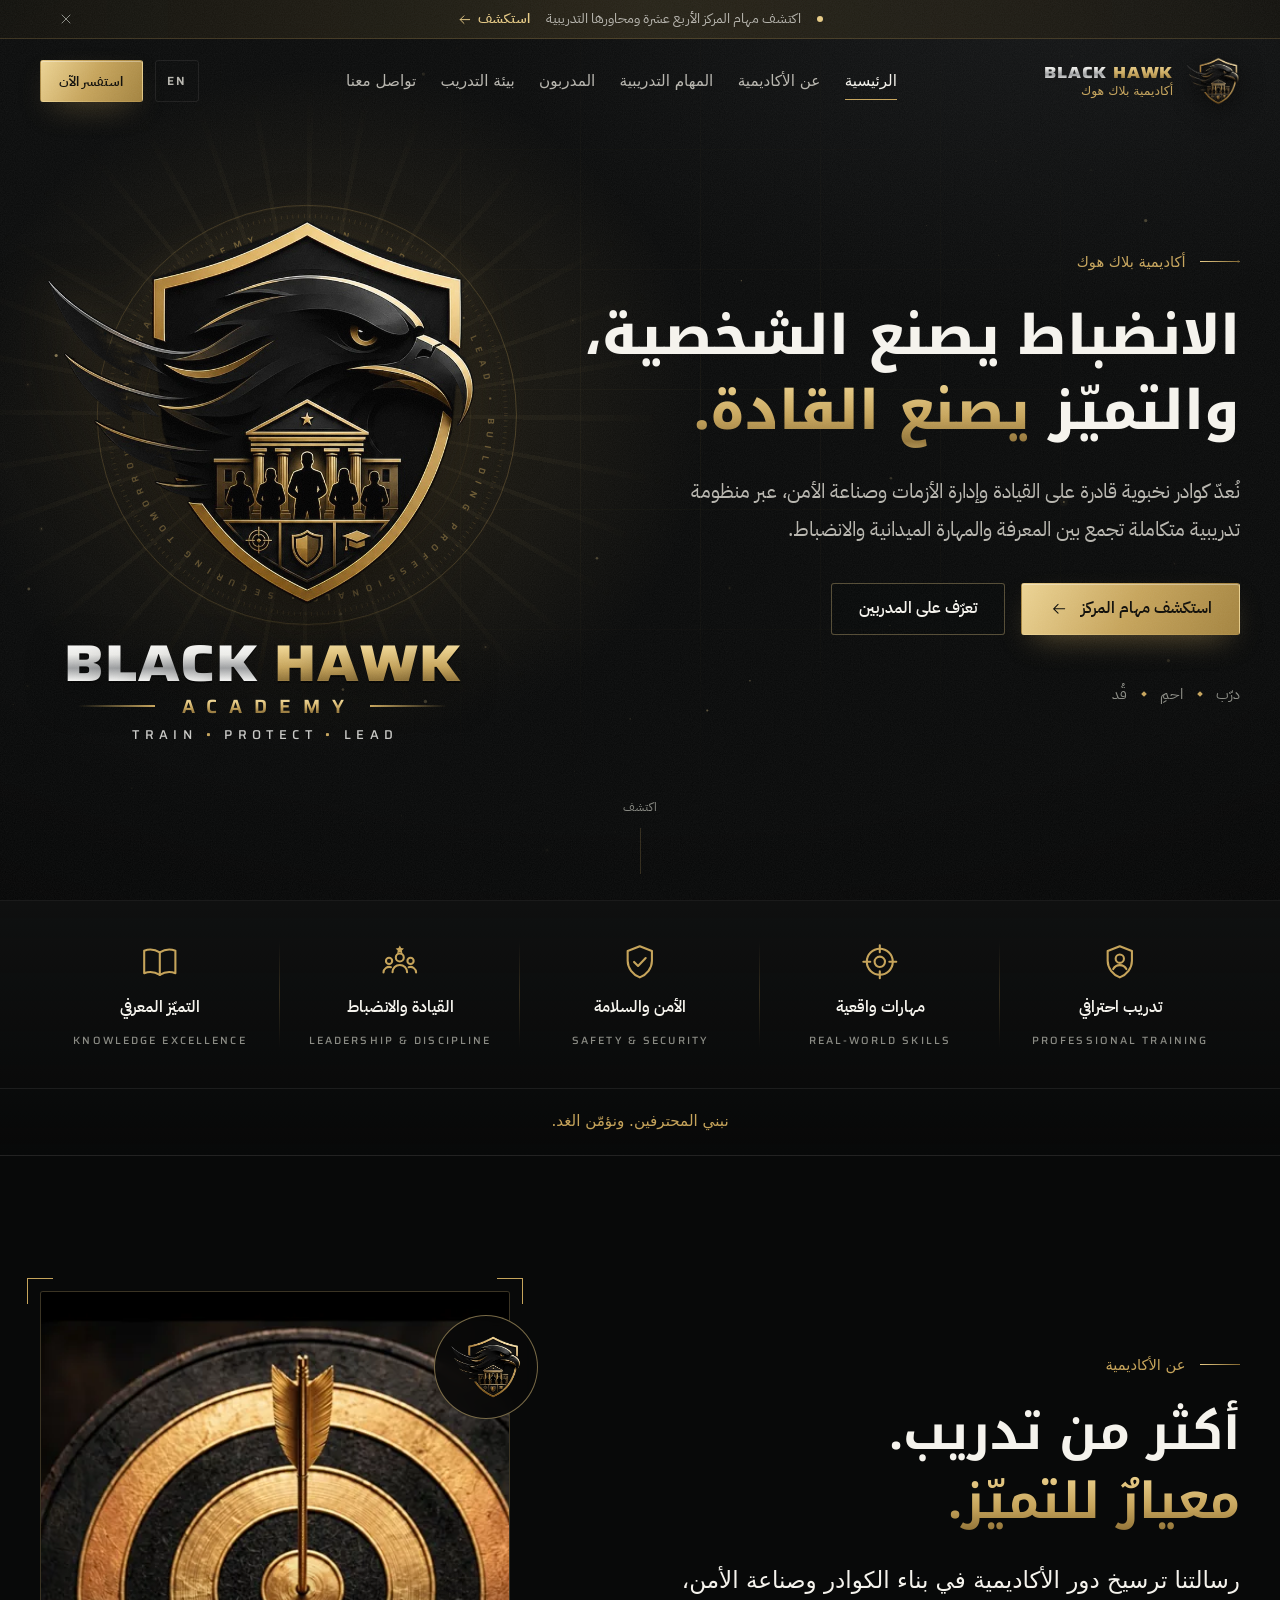
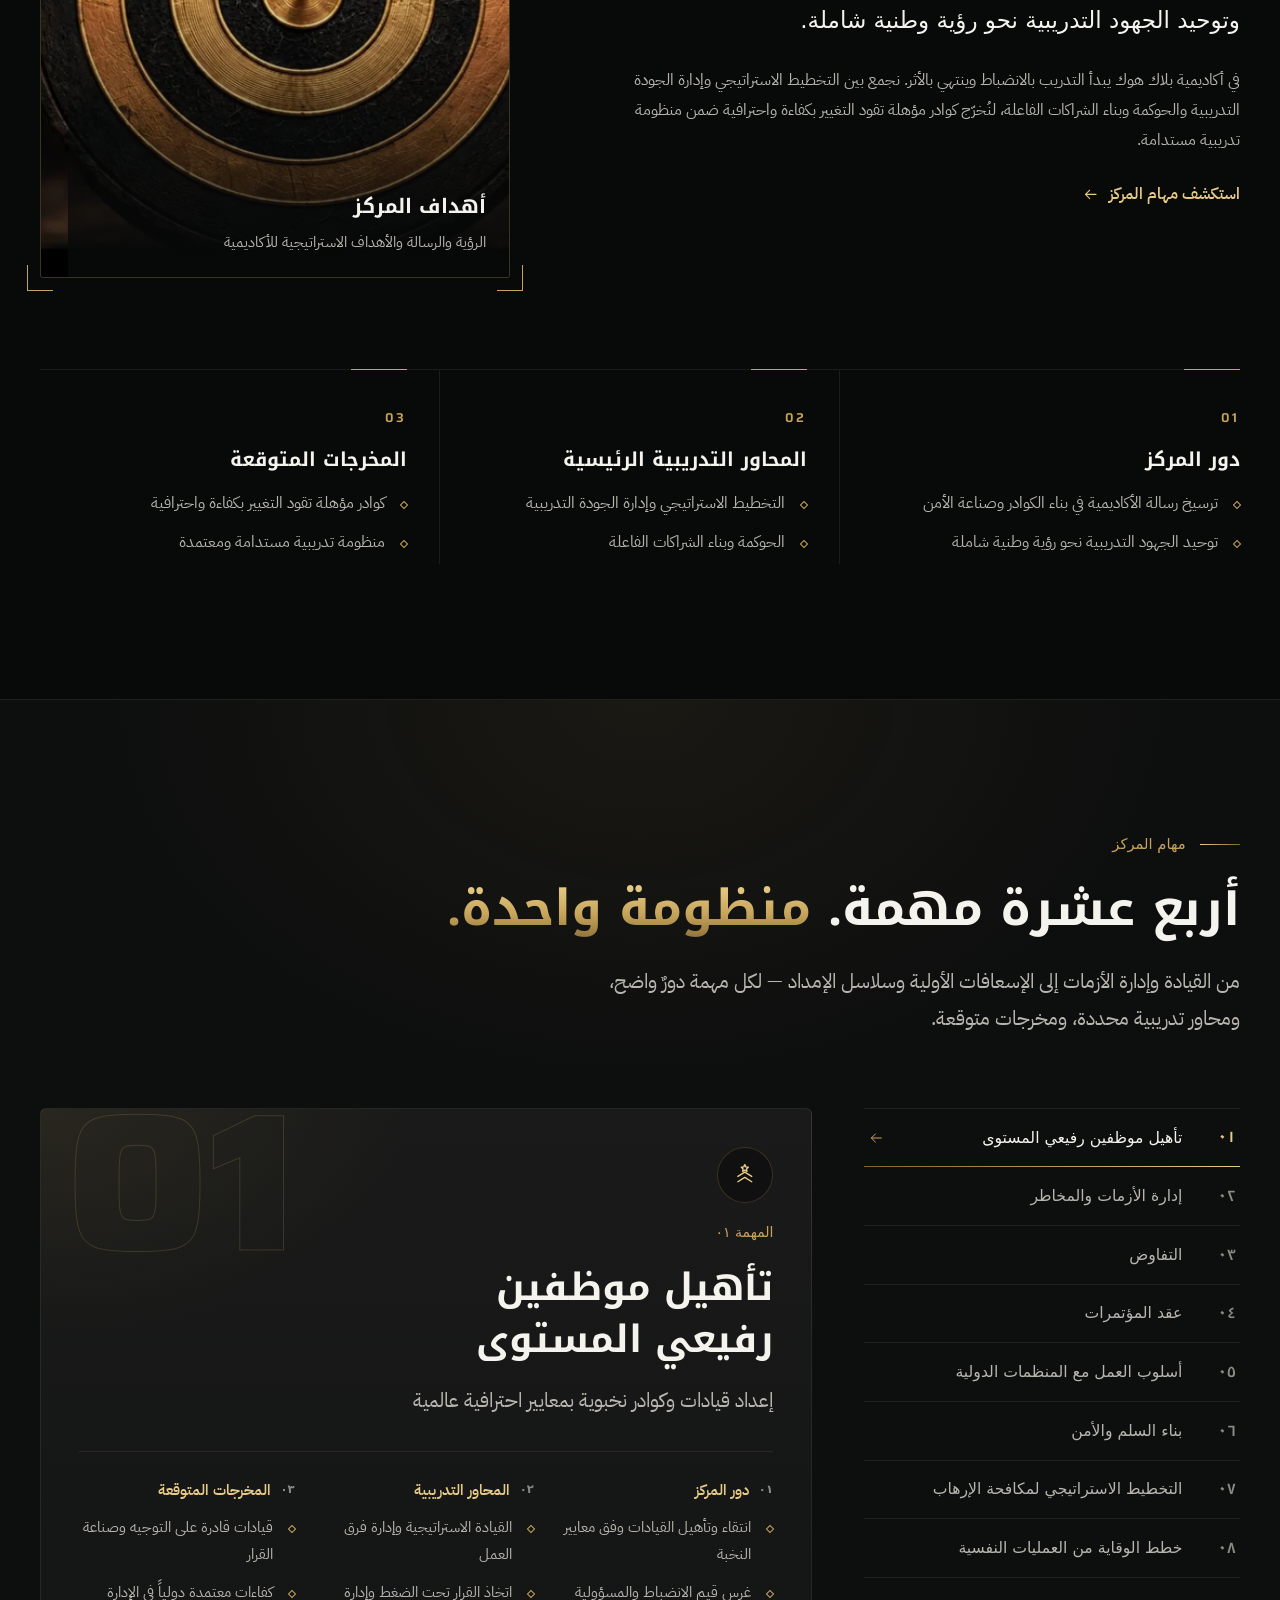
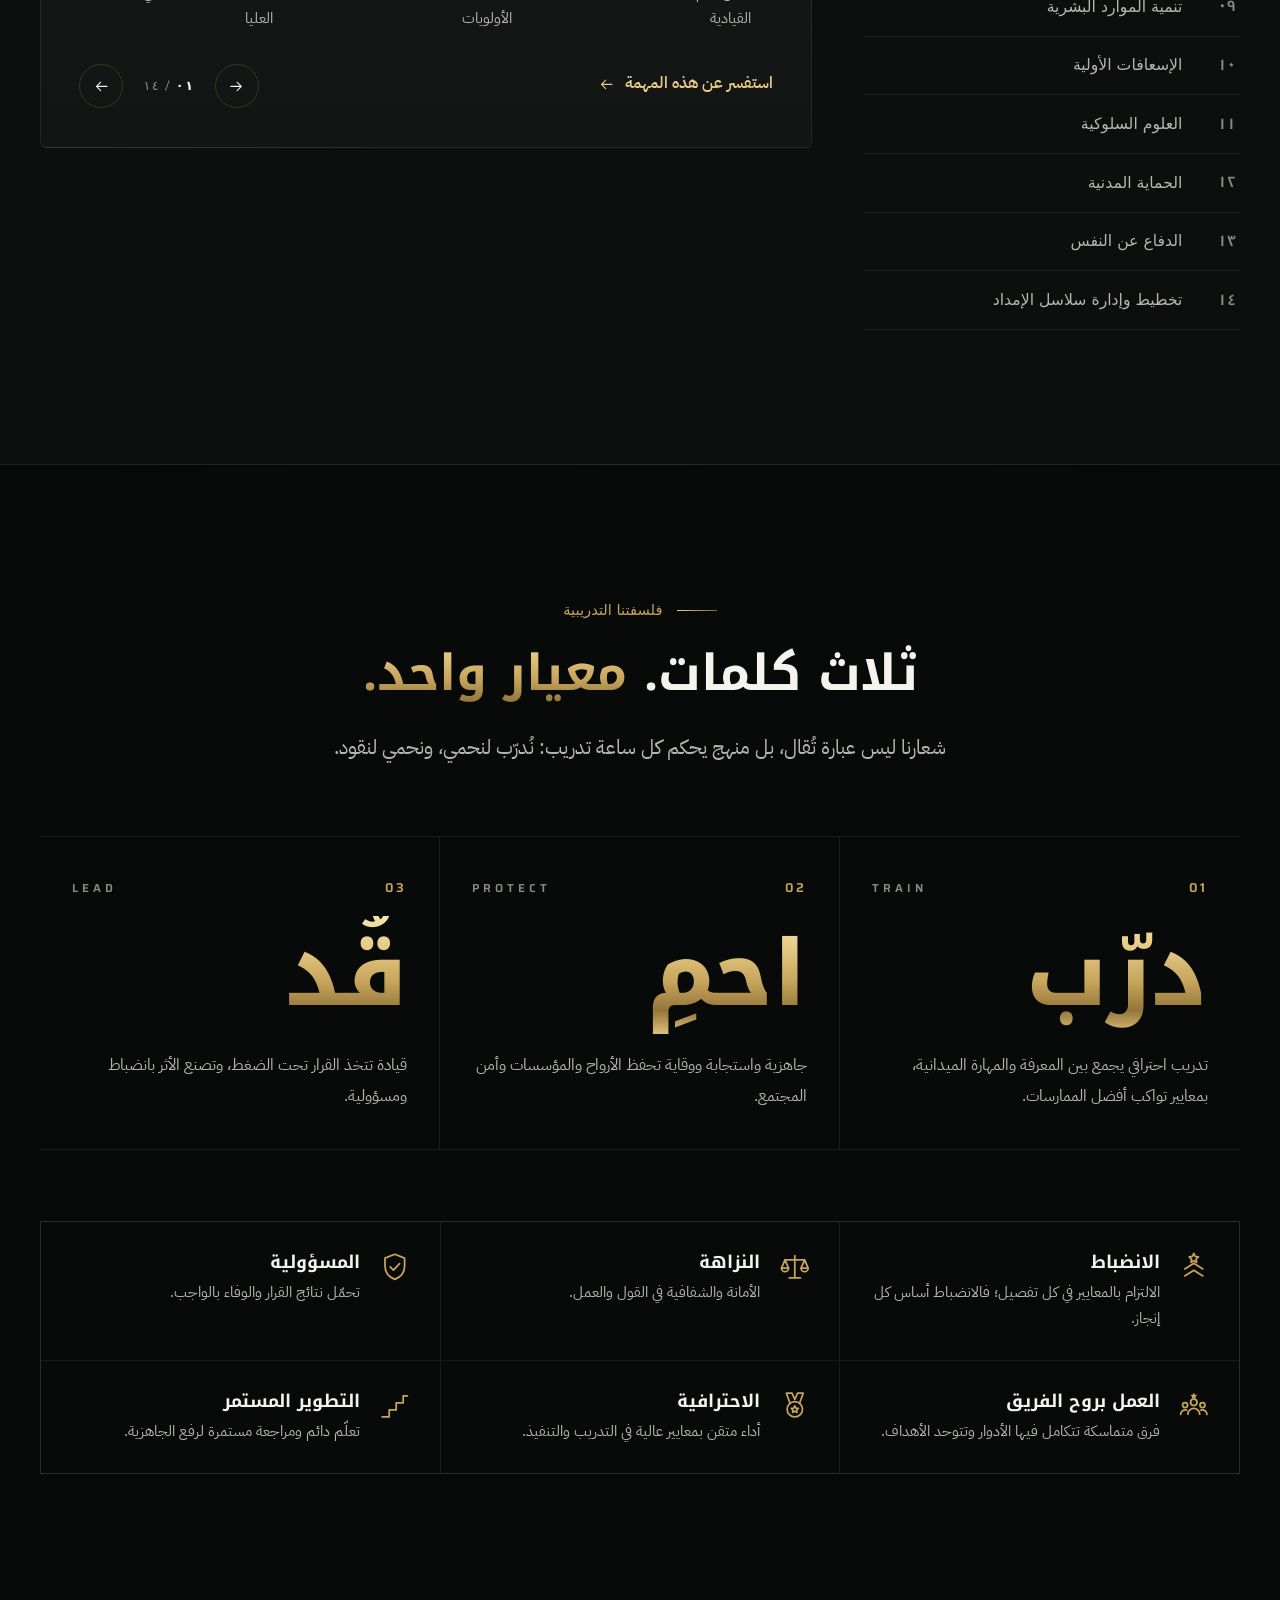
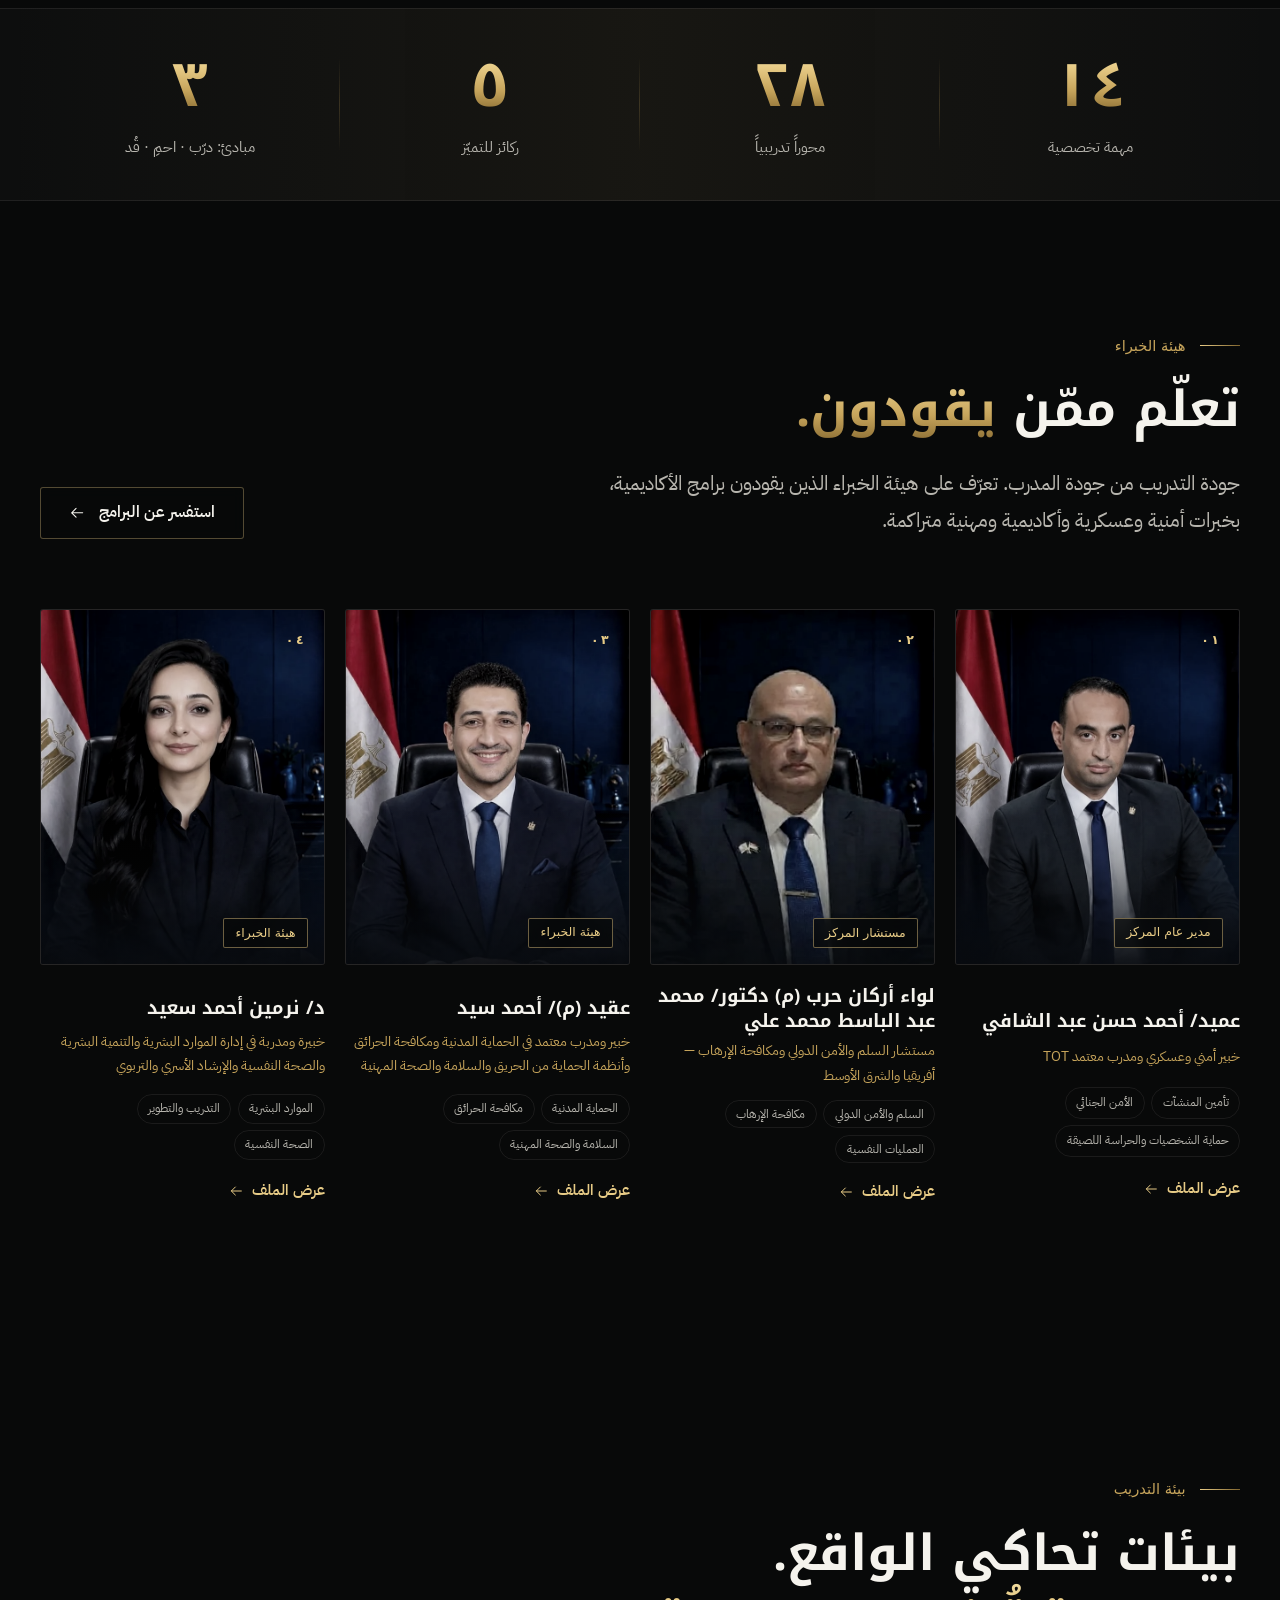
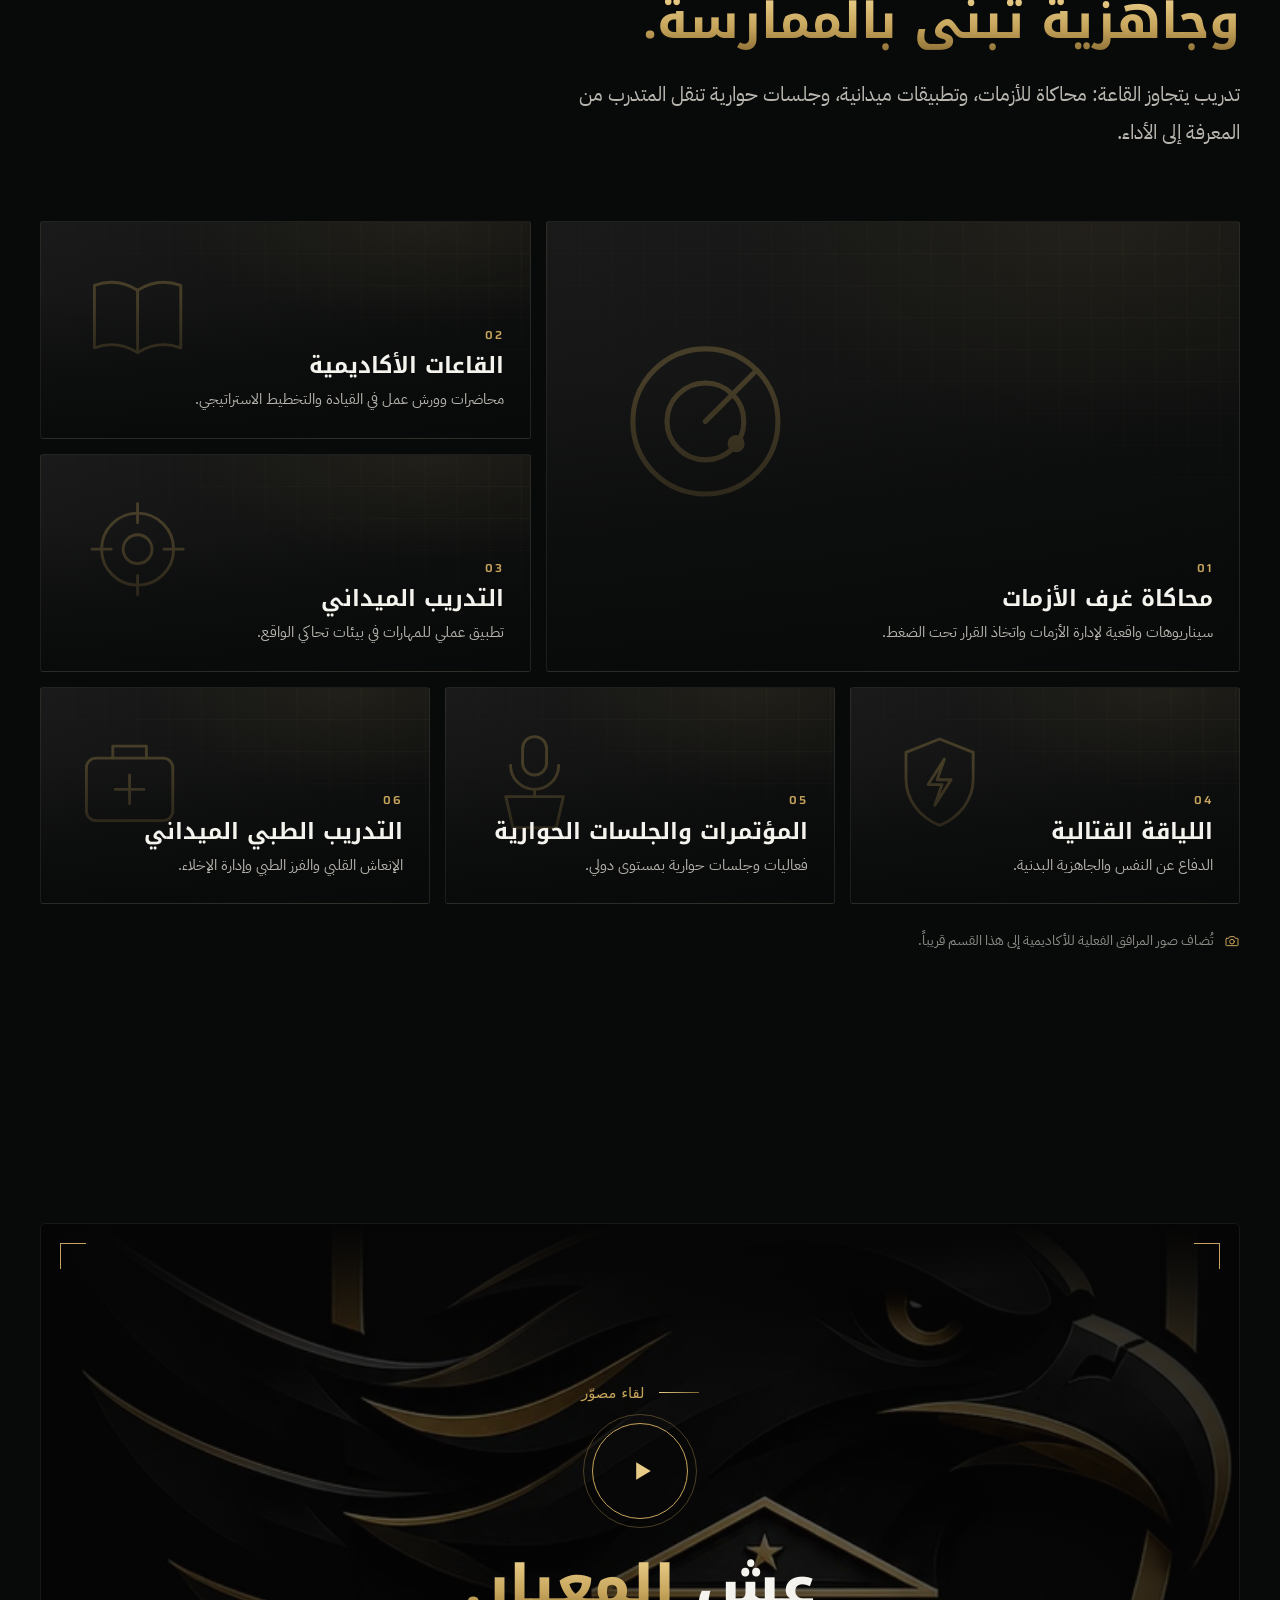
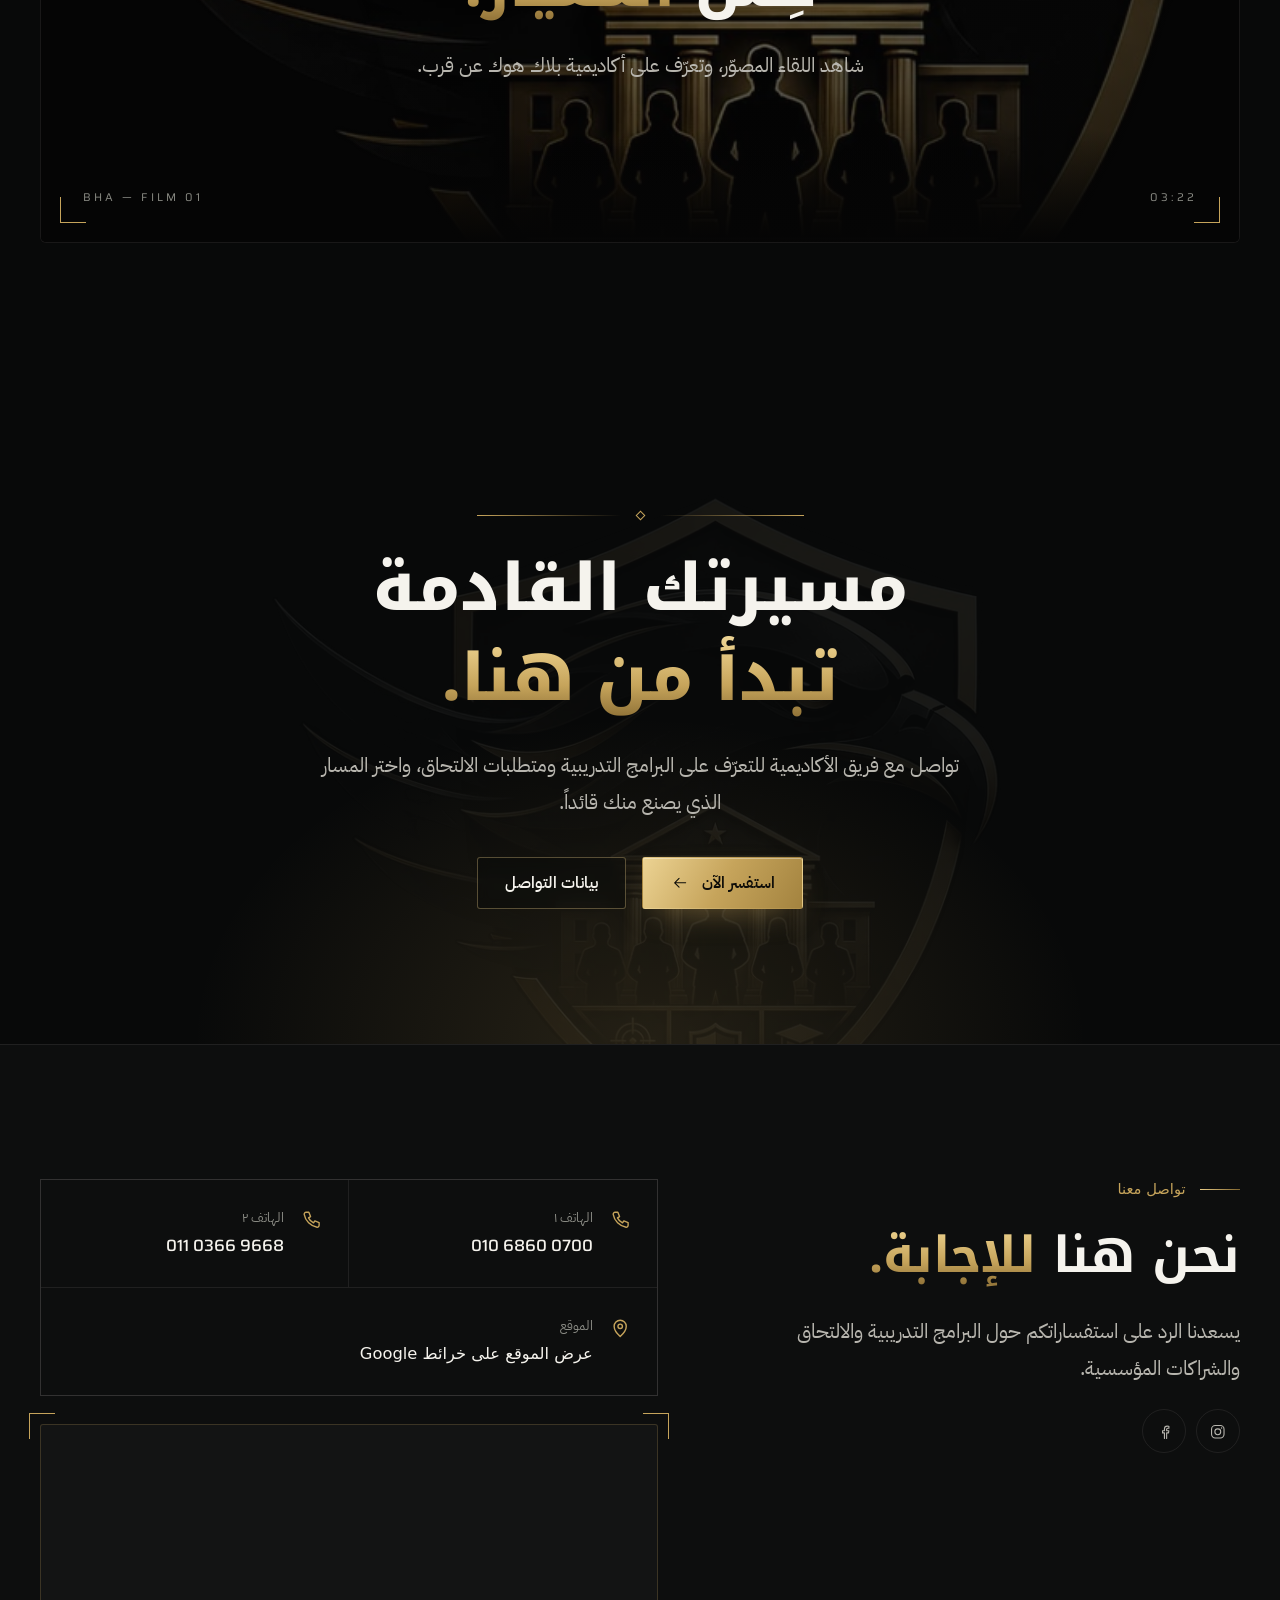
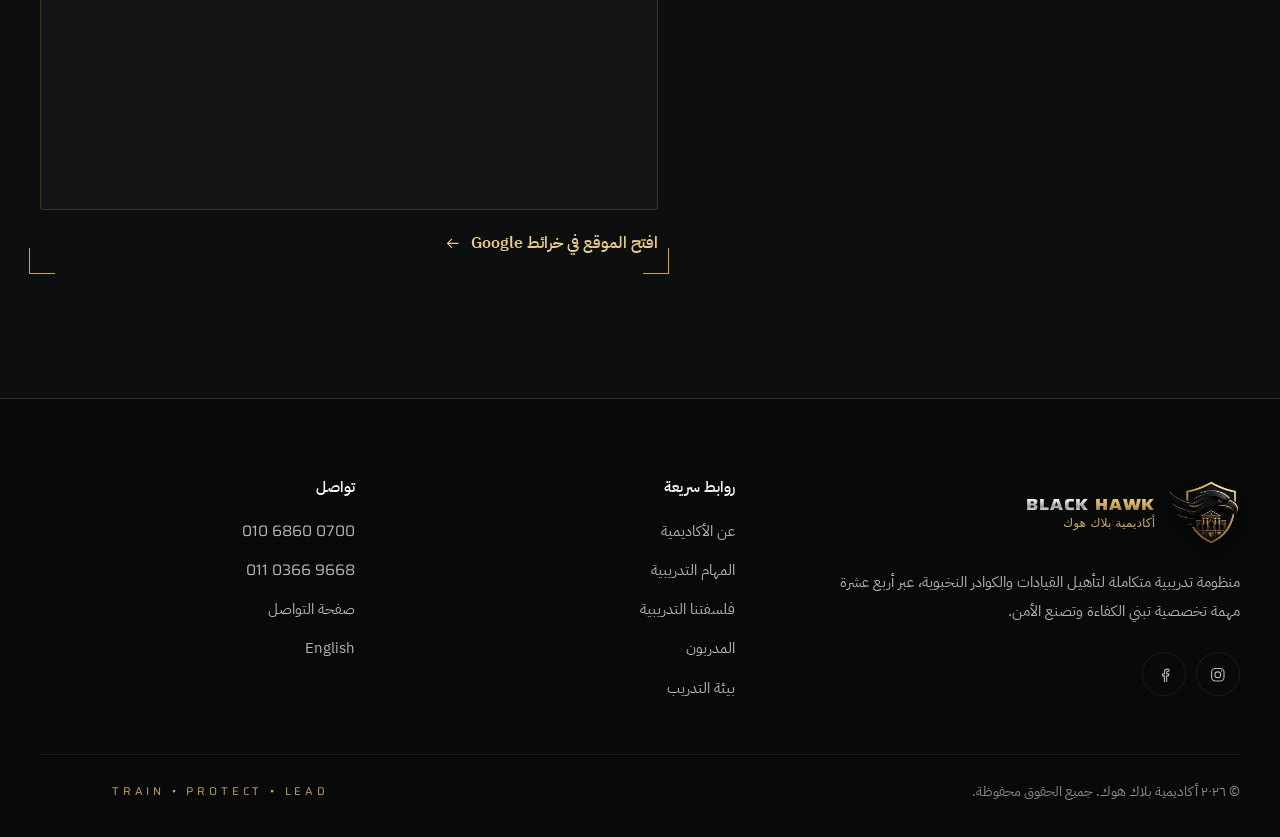
==== commit bf4b29fa: "Add files via upload" ====
--- a/index.html
+++ b/index.html
@@ -1,54 +1,54 @@
 <!doctype html>
-<html lang="en" dir="ltr" data-base="../">
+<html lang="ar" dir="rtl" data-base="">
 <head>
   <meta charset="utf-8">
   <meta name="viewport" content="width=device-width, initial-scale=1, viewport-fit=cover">
-  <title>Black Hawk Academy | Train • Protect • Lead</title>
-  <meta name="description" content="Black Hawk Academy — an integrated training system that prepares leaders and elite personnel through fourteen specialized missions, from crisis management and negotiation to civil protection and first aid.">
+  <title>أكاديمية بلاك هوك | درّب • احمِ • قُد</title>
+  <meta name="description" content="أكاديمية بلاك هوك — منظومة تدريبية متكاملة لتأهيل القيادات والكوادر النخبوية عبر أربع عشرة مهمة تخصصية، من إدارة الأزمات والتفاوض إلى الحماية المدنية والإسعافات الأولية.">
   <meta name="theme-color" content="#080909">
   <meta name="color-scheme" content="dark">
 
-  <!-- When the domain is known, replace YOUR-DOMAIN and uncomment (see docs/deployment.md):
-  <link rel="canonical" href="https://YOUR-DOMAIN/en/">
+  <!-- When the domain is known, replace YOUR-DOMAIN and uncomment (see deployment.md):
+  <link rel="canonical" href="https://YOUR-DOMAIN/">
   <link rel="alternate" hreflang="ar" href="https://YOUR-DOMAIN/">
-  <link rel="alternate" hreflang="en" href="https://YOUR-DOMAIN/en/">
+  <link rel="alternate" hreflang="en" href="https://YOUR-DOMAIN/en.html">
   <link rel="alternate" hreflang="x-default" href="https://YOUR-DOMAIN/">
   -->
 
   <meta property="og:type" content="website">
-  <meta property="og:site_name" content="Black Hawk Academy — أكاديمية بلاك هوك">
-  <meta property="og:title" content="Black Hawk Academy | Train • Protect • Lead">
-  <meta property="og:description" content="An integrated training system for building personnel and creating security — fourteen specialized missions.">
-  <!-- Social previews need an absolute URL: change to https://YOUR-DOMAIN/assets/images/brand/og-image.jpg -->
-  <meta property="og:image" content="../assets/images/brand/og-image.jpg">
+  <meta property="og:site_name" content="أكاديمية بلاك هوك — Black Hawk Academy">
+  <meta property="og:title" content="أكاديمية بلاك هوك | درّب • احمِ • قُد">
+  <meta property="og:description" content="منظومة تدريبية متكاملة لبناء الكوادر وصناعة الأمن — أربع عشرة مهمة تخصصية.">
+  <!-- Social previews need an absolute URL: change to https://YOUR-DOMAIN/og-image.jpg -->
+  <meta property="og:image" content="og-image.jpg">
   <meta property="og:image:width" content="1200">
   <meta property="og:image:height" content="630">
-  <meta property="og:locale" content="en_US">
-  <meta property="og:locale:alternate" content="ar_AR">
+  <meta property="og:locale" content="ar_AR">
+  <meta property="og:locale:alternate" content="en_US">
   <meta name="twitter:card" content="summary_large_image">
 
-  <link rel="icon" type="image/png" sizes="32x32" href="../assets/icons/favicon-32.png">
-  <link rel="icon" type="image/png" sizes="512x512" href="../assets/icons/icon-512.png">
-  <link rel="apple-touch-icon" href="../assets/icons/apple-touch-icon.png">
+  <link rel="icon" type="image/png" sizes="32x32" href="favicon-32.png">
+  <link rel="icon" type="image/png" sizes="512x512" href="icon-512.png">
+  <link rel="apple-touch-icon" href="apple-touch-icon.png">
 
   <link rel="preconnect" href="https://fonts.googleapis.com">
   <link rel="preconnect" href="https://fonts.gstatic.com" crossorigin>
-  <link rel="stylesheet" href="https://fonts.googleapis.com/css2?family=IBM+Plex+Sans:wght@300;400;500;600&family=Noto+Kufi+Arabic:wght@600..700&family=Saira:wdth,wght@100..125,400..800&display=swap">
-  <link rel="preload" as="image" href="../assets/images/brand/emblem.webp" type="image/webp" fetchpriority="high">
-
-  <link rel="stylesheet" href="../css/style.css">
-  <link rel="stylesheet" href="../css/animations.css">
-  <link rel="stylesheet" href="../css/responsive.css">
+  <link rel="stylesheet" href="https://fonts.googleapis.com/css2?family=IBM+Plex+Sans+Arabic:wght@300;400;500;600&family=Noto+Kufi+Arabic:wght@500..800&family=Saira:wdth,wght@100..125,400..800&display=swap">
+  <link rel="preload" as="image" href="emblem.webp" type="image/webp" fetchpriority="high">
+
+  <link rel="stylesheet" href="style.css">
+  <link rel="stylesheet" href="animations.css">
+  <link rel="stylesheet" href="responsive.css">
 
   <script>document.documentElement.classList.add('js');</script>
-  <script src="../js/config.js" defer></script>
-  <script src="../js/data.js" defer></script>
-  <script src="../js/main.js" defer></script>
-  <script src="../js/navigation.js" defer></script>
-  <script src="../js/animations.js" defer></script>
+  <script src="config.js" defer></script>
+  <script src="data.js" defer></script>
+  <script src="main.js" defer></script>
+  <script src="navigation.js" defer></script>
+  <script src="animations.js" defer></script>
 </head>
 <body>
-  <a class="skip-link" href="#main">Skip to content</a>
+  <a class="skip-link" href="#main">تخطَّ إلى المحتوى</a>
 
   <!-- Icon sprite ----------------------------------------------------------->
   <svg xmlns="http://www.w3.org/2000/svg" width="0" height="0" style="position:absolute" aria-hidden="true" focusable="false">
@@ -104,7 +104,7 @@
             <span data-announce-link-text></span>
             <svg class="icon icon--flip" aria-hidden="true"><use href="#i-arrow"/></svg>
           </a>
-          <button class="announce__close" type="button" aria-label="Close announcement" data-announce-close>
+          <button class="announce__close" type="button" aria-label="إغلاق الإعلان" data-announce-close>
             <svg class="icon" aria-hidden="true"><use href="#i-close"/></svg>
           </button>
         </div>
@@ -112,32 +112,32 @@
     </div>
 
     <div class="container nav">
-      <a class="brand" href="#home" aria-label="Black Hawk Academy — Home">
+      <a class="brand" href="#home" aria-label="أكاديمية بلاك هوك — الرئيسية">
         <picture>
-          <source srcset="../assets/images/brand/emblem-sm.webp" type="image/webp">
-          <img class="brand__mark" src="../assets/images/brand/emblem-sm.png" alt="" width="260" height="233">
+          <source srcset="emblem-sm.webp" type="image/webp">
+          <img class="brand__mark" src="emblem-sm.png" alt="" width="260" height="233">
         </picture>
         <span class="brand__text">
           <span class="brand__name" lang="en"><span class="text-silver">BLACK</span> <span class="text-gold">HAWK</span></span>
-          <span class="brand__sub">ACADEMY</span>
+          <span class="brand__sub">أكاديمية بلاك هوك</span>
         </span>
       </a>
 
-      <nav aria-label="Main navigation">
+      <nav aria-label="القائمة الرئيسية">
         <ul class="nav__links" data-nav-links>
-          <li><a class="nav__link" href="#home">Home</a></li>
-          <li><a class="nav__link" href="#about">About</a></li>
-          <li><a class="nav__link" href="#missions">Missions</a></li>
-          <li><a class="nav__link" href="#instructors">Instructors</a></li>
-          <li><a class="nav__link" href="#environment">Environment</a></li>
-          <li><a class="nav__link" href="#contact">Contact</a></li>
+          <li><a class="nav__link" href="#home">الرئيسية</a></li>
+          <li><a class="nav__link" href="#about">عن الأكاديمية</a></li>
+          <li><a class="nav__link" href="#missions">المهام التدريبية</a></li>
+          <li><a class="nav__link" href="#instructors">المدربون</a></li>
+          <li><a class="nav__link" href="#environment">بيئة التدريب</a></li>
+          <li><a class="nav__link" href="#contact">تواصل معنا</a></li>
         </ul>
       </nav>
 
       <div class="nav__actions">
-        <a class="lang-switch" href="../" hreflang="ar" lang="ar" data-lang-switch aria-label="النسخة العربية"><span>عربي</span></a>
-        <a class="btn btn--gold btn--sm nav__cta" href="#contact" data-enquire>Enquire Now</a>
-        <button class="nav-toggle" type="button" aria-expanded="false" aria-controls="mobile-menu" aria-label="Open menu" data-nav-toggle data-label-open="Open menu" data-label-close="Close menu">
+        <a class="lang-switch" href="en.html" hreflang="en" lang="en" data-lang-switch aria-label="English version"><span class="latin">EN</span></a>
+        <a class="btn btn--gold btn--sm nav__cta" href="#contact" data-enquire>استفسر الآن</a>
+        <button class="nav-toggle" type="button" aria-expanded="false" aria-controls="mobile-menu" aria-label="فتح القائمة" data-nav-toggle data-label-open="فتح القائمة" data-label-close="إغلاق القائمة">
           <span class="nav-toggle__bar"></span>
           <span class="nav-toggle__bar"></span>
         </button>
@@ -147,19 +147,19 @@
 
   <!-- Mobile menu ----------------------------------------------------------->
   <div class="mobile-menu" id="mobile-menu" data-mobile-menu>
-    <nav aria-label="Mobile navigation">
+    <nav aria-label="قائمة الجوال">
       <ul class="mobile-menu__list">
-        <li style="--i:0"><a class="mobile-menu__link" href="#home"><span>01</span>Home</a></li>
-        <li style="--i:1"><a class="mobile-menu__link" href="#about"><span>02</span>About</a></li>
-        <li style="--i:2"><a class="mobile-menu__link" href="#missions"><span>03</span>Missions</a></li>
-        <li style="--i:3"><a class="mobile-menu__link" href="#instructors"><span>04</span>Instructors</a></li>
-        <li style="--i:4"><a class="mobile-menu__link" href="#environment"><span>05</span>Environment</a></li>
-        <li style="--i:5"><a class="mobile-menu__link" href="#contact"><span>06</span>Contact</a></li>
+        <li style="--i:0"><a class="mobile-menu__link" href="#home"><span>٠١</span>الرئيسية</a></li>
+        <li style="--i:1"><a class="mobile-menu__link" href="#about"><span>٠٢</span>عن الأكاديمية</a></li>
+        <li style="--i:2"><a class="mobile-menu__link" href="#missions"><span>٠٣</span>المهام التدريبية</a></li>
+        <li style="--i:3"><a class="mobile-menu__link" href="#instructors"><span>٠٤</span>المدربون</a></li>
+        <li style="--i:4"><a class="mobile-menu__link" href="#environment"><span>٠٥</span>بيئة التدريب</a></li>
+        <li style="--i:5"><a class="mobile-menu__link" href="#contact"><span>٠٦</span>تواصل معنا</a></li>
       </ul>
     </nav>
     <div class="mobile-menu__footer">
-      <a class="btn btn--gold" href="#contact" data-enquire>Enquire Now <svg class="icon icon--flip" aria-hidden="true"><use href="#i-arrow"/></svg></a>
-      <p class="mobile-menu__motto">Train • Protect • Lead</p>
+      <a class="btn btn--gold" href="#contact" data-enquire>استفسر الآن <svg class="icon icon--flip" aria-hidden="true"><use href="#i-arrow"/></svg></a>
+      <p class="mobile-menu__motto">درّب • احمِ • قُد</p>
     </div>
   </div>
 
@@ -174,16 +174,17 @@
 
       <div class="container hero__layout">
         <div class="hero__content">
-          <p class="eyebrow">Black Hawk Academy</p>
+          <p class="eyebrow">أكاديمية بلاك هوك</p>
           <h1 class="hero__title" id="hero-title">
-            <span class="line">Discipline builds character.</span>
-            <span class="line">Excellence <em>defines leaders.</em></span>
+            <span class="line">الانضباط يصنع الشخصية،</span>
+            <span class="line">والتميّز <em>يصنع القادة.</em></span>
           </h1>
-          <p class="hero__lead">We prepare elite personnel to lead, manage crises and create security — through an integrated training system that unites knowledge, field skill and discipline.</p>
+          <p class="hero__lead">نُعدّ كوادر نخبوية قادرة على القيادة وإدارة الأزمات وصناعة الأمن، عبر منظومة تدريبية متكاملة تجمع بين المعرفة والمهارة الميدانية والانضباط.</p>
           <div class="hero__actions">
-            <a class="btn btn--gold" href="#missions">Explore the Missions <svg class="icon icon--flip" aria-hidden="true"><use href="#i-arrow"/></svg></a>
-            <a class="btn btn--ghost" href="#instructors">Meet the Instructors</a>
-          </div>
+            <a class="btn btn--gold" href="#missions">استكشف مهام المركز <svg class="icon icon--flip" aria-hidden="true"><use href="#i-arrow"/></svg></a>
+            <a class="btn btn--ghost" href="#instructors">تعرّف على المدربين</a>
+          </div>
+          <p class="hero__motto"><span>درّب</span><i aria-hidden="true"></i><span>احمِ</span><i aria-hidden="true"></i><span>قُد</span></p>
         </div>
 
         <div class="hero__visual">
@@ -209,8 +210,8 @@
                 <path class="trace" pathLength="1" d="M467 32L209 132L209.5 212L227.5 382C234 402 240.2 424 247 442C253.8 460 260 474 268.5 490C277 506 286.2 522 298 538C309.8 554 328.1 574 339.5 586C350.9 598 356.4 602 366.5 610C376.6 618 387.9 626 400 634C412.1 642 427.8 650.8 439 658C450.2 665.2 457.7 670.7 467 677"/>
               </svg>
               <picture class="crest__emblem">
-                <source srcset="../assets/images/brand/emblem.webp" type="image/webp">
-                <img src="../assets/images/brand/emblem.png" width="780" height="700" alt="Black Hawk Academy emblem: a black hawk with outstretched wings over a gold shield bearing the academy building and its people" fetchpriority="high" decoding="async">
+                <source srcset="emblem.webp" type="image/webp">
+                <img src="emblem.png" width="780" height="700" alt="شعار أكاديمية بلاك هوك: صقر أسود بأجنحة ممتدة فوق درع ذهبي يضم مبنى الأكاديمية وكوادرها" fetchpriority="high" decoding="async">
               </picture>
               <div class="crest__shine" aria-hidden="true"></div>
               <span class="crest__glint" aria-hidden="true"></span>
@@ -228,40 +229,45 @@
         </div>
       </div>
 
-      <a class="scroll-cue" href="#pillars" aria-label="Scroll to the next section">
-        <span aria-hidden="true">Discover</span>
+      <a class="scroll-cue" href="#pillars" aria-label="انتقل إلى المحتوى التالي">
+        <span aria-hidden="true">اكتشف</span>
         <span class="scroll-cue__line" aria-hidden="true"></span>
       </a>
     </section>
 
     <!-- PILLARS (from the emblem) ------------------------------------------->
-    <section class="pillars" id="pillars" aria-label="Academy pillars">
+    <section class="pillars" id="pillars" aria-label="ركائز الأكاديمية">
       <div class="container">
         <ul class="pillars__list" role="list" data-reveal-group>
           <li class="pillar" data-reveal="up">
             <svg class="icon pillar__icon" aria-hidden="true"><use href="#i-pro"/></svg>
-            <span class="pillar__title">Professional Training</span>
+            <span class="pillar__title">تدريب احترافي</span>
+            <span class="pillar__en" lang="en">Professional Training</span>
           </li>
           <li class="pillar" data-reveal="up">
             <svg class="icon pillar__icon" aria-hidden="true"><use href="#i-crosshair"/></svg>
-            <span class="pillar__title">Real-World Skills</span>
+            <span class="pillar__title">مهارات واقعية</span>
+            <span class="pillar__en" lang="en">Real-World Skills</span>
           </li>
           <li class="pillar" data-reveal="up">
             <svg class="icon pillar__icon" aria-hidden="true"><use href="#i-shield-check"/></svg>
-            <span class="pillar__title">Safety &amp; Security</span>
+            <span class="pillar__title">الأمن والسلامة</span>
+            <span class="pillar__en" lang="en">Safety &amp; Security</span>
           </li>
           <li class="pillar" data-reveal="up">
             <svg class="icon pillar__icon" aria-hidden="true"><use href="#i-team"/></svg>
-            <span class="pillar__title">Leadership &amp; Discipline</span>
+            <span class="pillar__title">القيادة والانضباط</span>
+            <span class="pillar__en" lang="en">Leadership &amp; Discipline</span>
           </li>
           <li class="pillar" data-reveal="up">
             <svg class="icon pillar__icon" aria-hidden="true"><use href="#i-book"/></svg>
-            <span class="pillar__title">Knowledge Excellence</span>
+            <span class="pillar__title">التميّز المعرفي</span>
+            <span class="pillar__en" lang="en">Knowledge Excellence</span>
           </li>
         </ul>
       </div>
       <div class="pillars__statement">
-        <div class="container"><p>Building professionals. Securing tomorrow.</p></div>
+        <div class="container"><p>نبني المحترفين. ونؤمّن الغد.</p></div>
       </div>
     </section>
 
@@ -271,25 +277,25 @@
       <div class="container">
         <div class="about__grid">
           <div class="about__content" data-reveal-group>
-            <p class="eyebrow" data-reveal="up">About the Academy</p>
-            <h2 class="section-title" id="about-title" data-reveal="up">More than training. <em>A standard of excellence.</em></h2>
-            <p class="about__statement" data-reveal="up">Our mission is to anchor the Academy’s role in building personnel and creating security, and to unite training efforts behind a comprehensive national vision.</p>
-            <p class="about__text" data-reveal="up">At Black Hawk Academy, training begins with discipline and ends with impact. We combine strategic planning, training-quality management, governance and effective partnerships to graduate qualified personnel who lead change with efficiency and professionalism — within a sustainable training system.</p>
-            <a class="link-arrow" href="#missions" data-reveal="up">Explore the Missions <svg class="icon icon--flip" aria-hidden="true"><use href="#i-arrow"/></svg></a>
+            <p class="eyebrow" data-reveal="up">عن الأكاديمية</p>
+            <h2 class="section-title" id="about-title" data-reveal="up">أكثر من تدريب. <em>معيارٌ للتميّز.</em></h2>
+            <p class="about__statement" data-reveal="up">رسالتنا ترسيخ دور الأكاديمية في بناء الكوادر وصناعة الأمن، وتوحيد الجهود التدريبية نحو رؤية وطنية شاملة.</p>
+            <p class="about__text" data-reveal="up">في أكاديمية بلاك هوك يبدأ التدريب بالانضباط وينتهي بالأثر. نجمع بين التخطيط الاستراتيجي وإدارة الجودة التدريبية والحوكمة وبناء الشراكات الفاعلة، لنُخرّج كوادر مؤهلة تقود التغيير بكفاءة واحترافية ضمن منظومة تدريبية مستدامة.</p>
+            <a class="link-arrow" href="#missions" data-reveal="up">استكشف مهام المركز <svg class="icon icon--flip" aria-hidden="true"><use href="#i-arrow"/></svg></a>
           </div>
 
           <figure class="about__media" data-reveal="scale">
             <div class="about__frame">
               <picture>
-                <source type="image/webp" srcset="../assets/images/about/precision-target-760.webp 760w, ../assets/images/about/precision-target.webp 1254w" sizes="(max-width: 1024px) 92vw, 470px">
-                <img src="../assets/images/about/precision-target.jpg" width="1254" height="1002" alt="A golden arrow striking the exact centre of a target — a symbol of precision and clarity of purpose" loading="lazy" decoding="async">
+                <source type="image/webp" srcset="precision-target-760.webp 760w, precision-target.webp 1254w" sizes="(max-width: 1024px) 92vw, 470px">
+                <img src="precision-target.jpg" width="1254" height="1002" alt="سهم ذهبي يصيب مركز الهدف تماماً — رمز للدقة ووضوح الغاية" loading="lazy" decoding="async">
               </picture>
             </div>
             <span class="corners" aria-hidden="true"><i></i></span>
-            <span class="about__badge" aria-hidden="true"><img src="../assets/images/brand/emblem-sm.webp" alt="" width="260" height="233" loading="lazy"></span>
+            <span class="about__badge" aria-hidden="true"><img src="emblem-sm.webp" alt="" width="260" height="233" loading="lazy"></span>
             <figcaption class="about__plaque">
-              <strong>The Center’s Objectives</strong>
-              <span>The Academy’s vision, mission and strategic goals</span>
+              <strong>أهداف المركز</strong>
+              <span>الرؤية والرسالة والأهداف الاستراتيجية للأكاديمية</span>
             </figcaption>
           </figure>
         </div>
@@ -297,45 +303,45 @@
         <div class="objectives" data-reveal-group>
           <article class="objective" data-reveal="up">
             <span class="objective__num">01</span>
-            <h3>The Center’s Role</h3>
+            <h3>دور المركز</h3>
             <ul class="check-list" role="list">
-              <li>Embedding the Academy’s mission of building personnel and creating security</li>
-              <li>Unifying training efforts toward a comprehensive national vision</li>
+              <li>ترسيخ رسالة الأكاديمية في بناء الكوادر وصناعة الأمن</li>
+              <li>توحيد الجهود التدريبية نحو رؤية وطنية شاملة</li>
             </ul>
           </article>
           <article class="objective" data-reveal="up">
             <span class="objective__num">02</span>
-            <h3>Key Training Pillars</h3>
+            <h3>المحاور التدريبية الرئيسية</h3>
             <ul class="check-list" role="list">
-              <li>Strategic planning and training-quality management</li>
-              <li>Governance and building effective partnerships</li>
+              <li>التخطيط الاستراتيجي وإدارة الجودة التدريبية</li>
+              <li>الحوكمة وبناء الشراكات الفاعلة</li>
             </ul>
           </article>
           <article class="objective" data-reveal="up">
             <span class="objective__num">03</span>
-            <h3>Expected Outcomes</h3>
+            <h3>المخرجات المتوقعة</h3>
             <ul class="check-list" role="list">
-              <li>Qualified personnel who lead change efficiently and professionally</li>
-              <li>A sustainable, accredited training system</li>
+              <li>كوادر مؤهلة تقود التغيير بكفاءة واحترافية</li>
+              <li>منظومة تدريبية مستدامة ومعتمدة</li>
             </ul>
           </article>
         </div>
       </div>
     </section>
 
-    <!-- MISSIONS (rendered from js/data.js) --------------------------------->
+    <!-- MISSIONS (rendered from data.js) --------------------------------->
     <section class="section missions" id="missions" aria-labelledby="missions-title">
       <div class="container">
         <div class="section-head" data-reveal-group>
-          <p class="eyebrow" data-reveal="up">The Center’s Missions</p>
-          <h2 class="section-title" id="missions-title" data-reveal="up">Fourteen missions. <em>One system.</em></h2>
-          <p class="section-lead" data-reveal="up">From leadership and crisis management to first aid and supply chains — every mission has a clear role, defined training tracks and expected outcomes.</p>
+          <p class="eyebrow" data-reveal="up">مهام المركز</p>
+          <h2 class="section-title" id="missions-title" data-reveal="up">أربع عشرة مهمة. <em>منظومة واحدة.</em></h2>
+          <p class="section-lead" data-reveal="up">من القيادة وإدارة الأزمات إلى الإسعافات الأولية وسلاسل الإمداد — لكل مهمة دورٌ واضح، ومحاور تدريبية محددة، ومخرجات متوقعة.</p>
         </div>
         <div class="missions__layout" data-reveal="up">
-          <div class="missions__index" role="tablist" aria-label="The Center’s missions" aria-orientation="vertical" data-mission-tabs></div>
+          <div class="missions__index" role="tablist" aria-label="مهام المركز" aria-orientation="vertical" data-mission-tabs></div>
           <div class="missions__stage" data-mission-stage></div>
         </div>
-        <noscript><p>Please enable JavaScript to view the details of the Center’s fourteen missions.</p></noscript>
+        <noscript><p>يرجى تفعيل JavaScript لعرض تفاصيل مهام المركز الأربع عشرة.</p></noscript>
       </div>
     </section>
 
@@ -343,88 +349,88 @@
     <section class="section standards" id="standards" aria-labelledby="standards-title">
       <div class="container">
         <div class="section-head section-head--center" data-reveal-group>
-          <p class="eyebrow" data-reveal="up">Our Training Philosophy</p>
-          <h2 class="section-title" id="standards-title" data-reveal="up">Three words. <em>One standard.</em></h2>
-          <p class="section-lead" data-reveal="up">Our motto is not a slogan but a method that governs every hour of training: we train to protect, and we protect to lead.</p>
+          <p class="eyebrow" data-reveal="up">فلسفتنا التدريبية</p>
+          <h2 class="section-title" id="standards-title" data-reveal="up">ثلاث كلمات. <em>معيار واحد.</em></h2>
+          <p class="section-lead" data-reveal="up">شعارنا ليس عبارة تُقال، بل منهج يحكم كل ساعة تدريب: نُدرّب لنحمي، ونحمي لنقود.</p>
         </div>
 
         <ol class="triad" role="list" data-reveal-group>
           <li class="triad__item" data-reveal="up">
-            <div class="triad__top"><span class="triad__num">01</span></div>
-            <h3 class="triad__word">Train</h3>
-            <p>Professional training that unites knowledge and field skill, to standards that keep pace with best practice.</p>
+            <div class="triad__top"><span class="triad__num">01</span><span class="triad__en" lang="en">TRAIN</span></div>
+            <h3 class="triad__word">درّب</h3>
+            <p>تدريب احترافي يجمع بين المعرفة والمهارة الميدانية، بمعايير تواكب أفضل الممارسات.</p>
           </li>
           <li class="triad__item" data-reveal="up">
-            <div class="triad__top"><span class="triad__num">02</span></div>
-            <h3 class="triad__word">Protect</h3>
-            <p>Readiness, response and prevention that safeguard lives, institutions and community security.</p>
+            <div class="triad__top"><span class="triad__num">02</span><span class="triad__en" lang="en">PROTECT</span></div>
+            <h3 class="triad__word">احمِ</h3>
+            <p>جاهزية واستجابة ووقاية تحفظ الأرواح والمؤسسات وأمن المجتمع.</p>
           </li>
           <li class="triad__item" data-reveal="up">
-            <div class="triad__top"><span class="triad__num">03</span></div>
-            <h3 class="triad__word">Lead</h3>
-            <p>Leadership that makes decisions under pressure and creates impact with discipline and responsibility.</p>
+            <div class="triad__top"><span class="triad__num">03</span><span class="triad__en" lang="en">LEAD</span></div>
+            <h3 class="triad__word">قُد</h3>
+            <p>قيادة تتخذ القرار تحت الضغط، وتصنع الأثر بانضباط ومسؤولية.</p>
           </li>
         </ol>
 
         <ul class="values" role="list" data-reveal-group>
           <li class="value" data-reveal="up">
             <svg class="icon" aria-hidden="true"><use href="#i-rank"/></svg>
-            <div><h3>Discipline</h3><p>Commitment to standards in every detail — discipline is the foundation of every achievement.</p></div>
+            <div><h3>الانضباط</h3><p>الالتزام بالمعايير في كل تفصيل؛ فالانضباط أساس كل إنجاز.</p></div>
           </li>
           <li class="value" data-reveal="up">
             <svg class="icon" aria-hidden="true"><use href="#i-scale"/></svg>
-            <div><h3>Integrity</h3><p>Honesty and transparency in word and deed.</p></div>
+            <div><h3>النزاهة</h3><p>الأمانة والشفافية في القول والعمل.</p></div>
           </li>
           <li class="value" data-reveal="up">
             <svg class="icon" aria-hidden="true"><use href="#i-shield-check"/></svg>
-            <div><h3>Accountability</h3><p>Owning the outcome of every decision and fulfilling every duty.</p></div>
+            <div><h3>المسؤولية</h3><p>تحمّل نتائج القرار والوفاء بالواجب.</p></div>
           </li>
           <li class="value" data-reveal="up">
             <svg class="icon" aria-hidden="true"><use href="#i-team"/></svg>
-            <div><h3>Teamwork</h3><p>Cohesive teams with complementary roles and a shared aim.</p></div>
+            <div><h3>العمل بروح الفريق</h3><p>فرق متماسكة تتكامل فيها الأدوار وتتوحد الأهداف.</p></div>
           </li>
           <li class="value" data-reveal="up">
             <svg class="icon" aria-hidden="true"><use href="#i-medal"/></svg>
-            <div><h3>Professionalism</h3><p>Precise performance to high standards in training and execution.</p></div>
+            <div><h3>الاحترافية</h3><p>أداء متقن بمعايير عالية في التدريب والتنفيذ.</p></div>
           </li>
           <li class="value" data-reveal="up">
             <svg class="icon" aria-hidden="true"><use href="#i-steps"/></svg>
-            <div><h3>Continuous Improvement</h3><p>Constant learning and ongoing review to raise readiness.</p></div>
+            <div><h3>التطوير المستمر</h3><p>تعلّم دائم ومراجعة مستمرة لرفع الجاهزية.</p></div>
           </li>
         </ul>
       </div>
     </section>
 
     <!-- STATS (figures taken from the Center's own mission deck) ----------->
-    <section class="stats" aria-label="The Academy in numbers">
+    <section class="stats" aria-label="الأكاديمية بالأرقام">
       <div class="container">
         <ul class="stats__list" role="list" data-reveal-group>
-          <li class="stat" data-reveal="up"><span class="stat__value" data-count="14">14</span><span class="stat__label">Specialized missions</span></li>
-          <li class="stat" data-reveal="up"><span class="stat__value" data-count="28">28</span><span class="stat__label">Training tracks</span></li>
-          <li class="stat" data-reveal="up"><span class="stat__value" data-count="5">5</span><span class="stat__label">Pillars of excellence</span></li>
-          <li class="stat" data-reveal="up"><span class="stat__value" data-count="3">3</span><span class="stat__label">Principles: Train · Protect · Lead</span></li>
+          <li class="stat" data-reveal="up"><span class="stat__value" data-count="14">١٤</span><span class="stat__label">مهمة تخصصية</span></li>
+          <li class="stat" data-reveal="up"><span class="stat__value" data-count="28">٢٨</span><span class="stat__label">محوراً تدريبياً</span></li>
+          <li class="stat" data-reveal="up"><span class="stat__value" data-count="5">٥</span><span class="stat__label">ركائز للتميّز</span></li>
+          <li class="stat" data-reveal="up"><span class="stat__value" data-count="3">٣</span><span class="stat__label">مبادئ: درّب · احمِ · قُد</span></li>
         </ul>
       </div>
     </section>
 
-    <!-- INSTRUCTORS (rendered from js/data.js) ------------------------------>
+    <!-- INSTRUCTORS (rendered from data.js) ------------------------------>
     <section class="section instructors" id="instructors" aria-labelledby="instructors-title">
       <div class="container">
         <div class="instructors__head">
           <div class="section-head" data-reveal-group>
-            <p class="eyebrow" data-reveal="up">Panel of Experts</p>
-            <h2 class="section-title" id="instructors-title" data-reveal="up">Learn from those <em>who lead.</em></h2>
-            <p class="section-lead" data-reveal="up">The quality of training starts with the quality of the instructor. Meet the panel of experts who lead the Academy’s programs, bringing deep security, military, academic and professional experience.</p>
+            <p class="eyebrow" data-reveal="up">هيئة الخبراء</p>
+            <h2 class="section-title" id="instructors-title" data-reveal="up">تعلّم ممّن <em>يقودون.</em></h2>
+            <p class="section-lead" data-reveal="up">جودة التدريب من جودة المدرب. تعرّف على هيئة الخبراء الذين يقودون برامج الأكاديمية، بخبرات أمنية وعسكرية وأكاديمية ومهنية متراكمة.</p>
           </div>
           <div data-reveal="up">
-            <a class="btn btn--ghost" href="#contact" data-enquire>Enquire About Programs <svg class="icon icon--flip" aria-hidden="true"><use href="#i-arrow"/></svg></a>
+            <a class="btn btn--ghost" href="#contact" data-enquire>استفسر عن البرامج <svg class="icon icon--flip" aria-hidden="true"><use href="#i-arrow"/></svg></a>
           </div>
         </div>
         <ul class="instructors__grid" role="list" data-instructors data-reveal-group></ul>
       </div>
 
       <dialog class="dialog profile-dialog" aria-labelledby="profile-name" data-profile-dialog>
-        <button class="dialog__close" type="button" aria-label="Close" data-dialog-close>
+        <button class="dialog__close" type="button" aria-label="إغلاق" data-dialog-close>
           <svg class="icon" aria-hidden="true"><use href="#i-close"/></svg>
         </button>
         <div class="profile">
@@ -436,98 +442,98 @@
             <p class="profile__years" data-profile-years hidden><strong></strong><span></span></p>
             <p data-profile-bio></p>
             <div class="profile__section">
-              <h3>Qualifications</h3>
+              <h3>المؤهلات</h3>
               <ul class="check-list" role="list" data-profile-quals></ul>
             </div>
             <div class="profile__section">
-              <h3>Specializations</h3>
+              <h3>مجالات التخصص</h3>
               <ul class="chips" role="list" data-profile-specs></ul>
             </div>
-            <div><a class="btn btn--gold" href="#contact" data-enquire data-dialog-close>Enquire Now <svg class="icon icon--flip" aria-hidden="true"><use href="#i-arrow"/></svg></a></div>
+            <div><a class="btn btn--gold" href="#contact" data-enquire data-dialog-close>استفسر الآن <svg class="icon icon--flip" aria-hidden="true"><use href="#i-arrow"/></svg></a></div>
           </div>
         </div>
       </dialog>
     </section>
 
     <!-- TRAINING ENVIRONMENT ------------------------------------------------>
-    <!-- To add a photo to a tile, uncomment its <img> and point it to assets/images/facilities/. -->
+    <!-- To add a photo to a tile, uncomment its <img> and put the photo next to index.html. -->
     <section class="section environment" id="environment" aria-labelledby="env-title">
       <div class="container">
         <div class="section-head" data-reveal-group>
-          <p class="eyebrow" data-reveal="up">Training Environment</p>
-          <h2 class="section-title" id="env-title" data-reveal="up">Real-world settings. <em>Readiness built by practice.</em></h2>
-          <p class="section-lead" data-reveal="up">Training that goes beyond the classroom: crisis simulations, field application and dialogue sessions that move trainees from knowledge to performance.</p>
+          <p class="eyebrow" data-reveal="up">بيئة التدريب</p>
+          <h2 class="section-title" id="env-title" data-reveal="up">بيئات تحاكي الواقع. <em>وجاهزية تُبنى بالممارسة.</em></h2>
+          <p class="section-lead" data-reveal="up">تدريب يتجاوز القاعة: محاكاة للأزمات، وتطبيقات ميدانية، وجلسات حوارية تنقل المتدرب من المعرفة إلى الأداء.</p>
         </div>
 
         <ul class="env__grid" role="list" data-reveal-group>
           <li class="env-tile" data-reveal="up">
             <div class="env-tile__media">
               <svg class="icon env-tile__art" aria-hidden="true"><use href="#i-radar"/></svg>
-              <!-- <img src="../assets/images/facilities/crisis-simulation.webp" alt="The academy’s crisis simulation room" width="1400" height="1000" loading="lazy"> -->
+              <!-- <img src="crisis-simulation.webp" alt="غرفة محاكاة الأزمات في الأكاديمية" width="1400" height="1000" loading="lazy"> -->
             </div>
             <div class="env-tile__caption">
               <span class="env-tile__num">01</span>
-              <h3>Crisis Room Simulation</h3>
-              <p>Realistic scenarios for crisis management and decision-making under pressure.</p>
+              <h3>محاكاة غرف الأزمات</h3>
+              <p>سيناريوهات واقعية لإدارة الأزمات واتخاذ القرار تحت الضغط.</p>
             </div>
           </li>
           <li class="env-tile" data-reveal="up">
             <div class="env-tile__media">
               <svg class="icon env-tile__art" aria-hidden="true"><use href="#i-book"/></svg>
-              <!-- <img src="../assets/images/facilities/academic-halls.webp" alt="" width="1200" height="800" loading="lazy"> -->
+              <!-- <img src="academic-halls.webp" alt="" width="1200" height="800" loading="lazy"> -->
             </div>
             <div class="env-tile__caption">
               <span class="env-tile__num">02</span>
-              <h3>Academic Halls</h3>
-              <p>Lectures and workshops in leadership and strategic planning.</p>
+              <h3>القاعات الأكاديمية</h3>
+              <p>محاضرات وورش عمل في القيادة والتخطيط الاستراتيجي.</p>
             </div>
           </li>
           <li class="env-tile" data-reveal="up">
             <div class="env-tile__media">
               <svg class="icon env-tile__art" aria-hidden="true"><use href="#i-crosshair"/></svg>
-              <!-- <img src="../assets/images/facilities/field-training.webp" alt="" width="1200" height="800" loading="lazy"> -->
+              <!-- <img src="field-training.webp" alt="" width="1200" height="800" loading="lazy"> -->
             </div>
             <div class="env-tile__caption">
               <span class="env-tile__num">03</span>
-              <h3>Field Training</h3>
-              <p>Hands-on application of skills in realistic environments.</p>
+              <h3>التدريب الميداني</h3>
+              <p>تطبيق عملي للمهارات في بيئات تحاكي الواقع.</p>
             </div>
           </li>
           <li class="env-tile" data-reveal="up">
             <div class="env-tile__media">
               <svg class="icon env-tile__art" aria-hidden="true"><use href="#i-guard"/></svg>
-              <!-- <img src="../assets/images/facilities/combat-fitness.webp" alt="" width="1200" height="800" loading="lazy"> -->
+              <!-- <img src="combat-fitness.webp" alt="" width="1200" height="800" loading="lazy"> -->
             </div>
             <div class="env-tile__caption">
               <span class="env-tile__num">04</span>
-              <h3>Combat Fitness</h3>
-              <p>Self-defense and physical readiness.</p>
+              <h3>اللياقة القتالية</h3>
+              <p>الدفاع عن النفس والجاهزية البدنية.</p>
             </div>
           </li>
           <li class="env-tile" data-reveal="up">
             <div class="env-tile__media">
               <svg class="icon env-tile__art" aria-hidden="true"><use href="#i-podium"/></svg>
-              <!-- <img src="../assets/images/facilities/conference-hall.webp" alt="" width="1200" height="800" loading="lazy"> -->
+              <!-- <img src="conference-hall.webp" alt="" width="1200" height="800" loading="lazy"> -->
             </div>
             <div class="env-tile__caption">
               <span class="env-tile__num">05</span>
-              <h3>Conferences &amp; Dialogue</h3>
-              <p>Events and panel sessions at an international level.</p>
+              <h3>المؤتمرات والجلسات الحوارية</h3>
+              <p>فعاليات وجلسات حوارية بمستوى دولي.</p>
             </div>
           </li>
           <li class="env-tile" data-reveal="up">
             <div class="env-tile__media">
               <svg class="icon env-tile__art" aria-hidden="true"><use href="#i-medical"/></svg>
-              <!-- <img src="../assets/images/facilities/field-medical.webp" alt="" width="1200" height="800" loading="lazy"> -->
+              <!-- <img src="field-medical.webp" alt="" width="1200" height="800" loading="lazy"> -->
             </div>
             <div class="env-tile__caption">
               <span class="env-tile__num">06</span>
-              <h3>Field Medical Training</h3>
-              <p>CPR, medical triage and evacuation management.</p>
+              <h3>التدريب الطبي الميداني</h3>
+              <p>الإنعاش القلبي والفرز الطبي وإدارة الإخلاء.</p>
             </div>
           </li>
         </ul>
-        <p class="env__note"><svg class="icon" aria-hidden="true"><use href="#i-camera"/></svg>Photographs of the Academy’s actual facilities will be added to this section soon.</p>
+        <p class="env__note"><svg class="icon" aria-hidden="true"><use href="#i-camera"/></svg>تُضاف صور المرافق الفعلية للأكاديمية إلى هذا القسم قريباً.</p>
       </div>
     </section>
 
@@ -535,24 +541,24 @@
     <section class="section film" id="film" aria-labelledby="film-title">
       <div class="container">
         <div class="film__frame" data-reveal="scale">
-          <div class="film__poster" aria-hidden="true"><img src="../assets/images/brand/emblem.webp" alt="" width="780" height="700" loading="lazy" data-video-poster></div>
+          <div class="film__poster" aria-hidden="true"><img src="emblem.webp" alt="" width="780" height="700" loading="lazy" data-video-poster></div>
           <span class="corners" aria-hidden="true"><i></i></span>
           <span class="film__timecode" aria-hidden="true">BHA — FILM 01</span>
           <span class="film__timecode film__timecode--end" aria-hidden="true" data-video-duration>00:00:00:00</span>
           <div class="film__content">
-            <p class="eyebrow">Filmed Interview</p>
-            <button class="play-btn" type="button" aria-label="Play the filmed interview" data-video-open hidden>
+            <p class="eyebrow">لقاء مصوّر</p>
+            <button class="play-btn" type="button" aria-label="تشغيل اللقاء المصوّر" data-video-open hidden>
               <svg class="icon" aria-hidden="true"><use href="#i-play"/></svg>
             </button>
-            <h2 class="film__title" id="film-title">Experience <span class="text-gold">the standard.</span></h2>
-            <p class="section-lead">Watch the filmed interview and get to know Black Hawk Academy up close.</p>
-            <p class="film__status" data-video-soon><span class="announce__dot" aria-hidden="true"></span>The academy film will be shown here once it is released</p>
-          </div>
-        </div>
-      </div>
-
-      <dialog class="dialog video-dialog" aria-label="Filmed interview" data-video-dialog>
-        <button class="dialog__close" type="button" aria-label="Close" data-dialog-close>
+            <h2 class="film__title" id="film-title">عِش <span class="text-gold">المعيار.</span></h2>
+            <p class="section-lead">شاهد اللقاء المصوّر، وتعرّف على أكاديمية بلاك هوك عن قرب.</p>
+            <p class="film__status" data-video-soon><span class="announce__dot" aria-hidden="true"></span>يُعرض الفيلم التعريفي هنا فور إطلاقه</p>
+          </div>
+        </div>
+      </div>
+
+      <dialog class="dialog video-dialog" aria-label="اللقاء المصوّر" data-video-dialog>
+        <button class="dialog__close" type="button" aria-label="إغلاق" data-dialog-close>
           <svg class="icon" aria-hidden="true"><use href="#i-close"/></svg>
         </button>
         <video controls playsinline preload="none" data-video></video>
@@ -561,26 +567,26 @@
 
     <!-- APPLY --------------------------------------------------------------->
     <section class="section apply" id="apply" aria-labelledby="apply-title">
-      <img class="apply__emblem" src="../assets/images/brand/emblem.webp" alt="" width="780" height="700" loading="lazy">
+      <img class="apply__emblem" src="emblem.webp" alt="" width="780" height="700" loading="lazy">
       <div class="container apply__inner" data-reveal-group>
         <div class="ornament" data-reveal="fade" aria-hidden="true"><span class="ornament__diamond"></span></div>
-        <h2 class="apply__title" id="apply-title" data-reveal="up">Your next chapter <span class="text-gold">starts here.</span></h2>
-        <p class="section-lead" data-reveal="up">Contact the Academy team to learn about our training programs and admission requirements — and choose the path that makes you a leader.</p>
+        <h2 class="apply__title" id="apply-title" data-reveal="up">مسيرتك القادمة <span class="text-gold">تبدأ من هنا.</span></h2>
+        <p class="section-lead" data-reveal="up">تواصل مع فريق الأكاديمية للتعرّف على البرامج التدريبية ومتطلبات الالتحاق، واختر المسار الذي يصنع منك قائداً.</p>
         <div class="apply__actions" data-reveal="up">
-          <a class="btn btn--gold" href="#contact" data-enquire>Enquire Now <svg class="icon icon--flip" aria-hidden="true"><use href="#i-arrow"/></svg></a>
-          <a class="btn btn--ghost" href="#contact">Contact Details</a>
-        </div>
-      </div>
-    </section>
-
-    <!-- CONTACT (values come from js/config.js) ----------------------------->
+          <a class="btn btn--gold" href="#contact" data-enquire>استفسر الآن <svg class="icon icon--flip" aria-hidden="true"><use href="#i-arrow"/></svg></a>
+          <a class="btn btn--ghost" href="#contact">بيانات التواصل</a>
+        </div>
+      </div>
+    </section>
+
+    <!-- CONTACT (values come from config.js) ----------------------------->
     <section class="section contact" id="contact" aria-labelledby="contact-title">
       <div class="container contact__grid">
         <div class="contact__intro" data-reveal-group>
-          <p class="eyebrow" data-reveal="up">Contact Us</p>
-          <h2 class="section-title" id="contact-title" data-reveal="up">We are here <em>to answer.</em></h2>
-          <p class="section-lead" data-reveal="up">We are glad to answer your questions about training programs, admission and institutional partnerships.</p>
-          <ul class="social" role="list" aria-label="Social media" data-social hidden></ul>
+          <p class="eyebrow" data-reveal="up">تواصل معنا</p>
+          <h2 class="section-title" id="contact-title" data-reveal="up">نحن هنا <em>للإجابة.</em></h2>
+          <p class="section-lead" data-reveal="up">يسعدنا الرد على استفساراتكم حول البرامج التدريبية والالتحاق والشراكات المؤسسية.</p>
+          <ul class="social" role="list" aria-label="حسابات التواصل الاجتماعي" data-social hidden></ul>
         </div>
 
         <div data-reveal="up">
@@ -588,43 +594,43 @@
             <li class="contact__item" data-contact="phone" hidden>
               <a class="contact__link" data-contact-link>
                 <svg class="icon" aria-hidden="true"><use href="#i-phone"/></svg>
-                <span><span class="contact__label">Phone</span><span class="contact__value latin" data-contact-value></span></span>
+                <span><span class="contact__label">الهاتف</span><span class="contact__value latin" data-contact-value></span></span>
               </a>
             </li>
             <li class="contact__item" data-contact="whatsapp" hidden>
               <a class="contact__link" target="_blank" rel="noopener" data-contact-link>
                 <svg class="icon" aria-hidden="true"><use href="#i-whatsapp"/></svg>
-                <span><span class="contact__label">WhatsApp</span><span class="contact__value latin" data-contact-value></span></span>
+                <span><span class="contact__label">واتساب</span><span class="contact__value latin" data-contact-value></span></span>
               </a>
             </li>
             <li class="contact__item" data-contact="email" hidden>
               <a class="contact__link" data-contact-link>
                 <svg class="icon" aria-hidden="true"><use href="#i-mail"/></svg>
-                <span><span class="contact__label">Email</span><span class="contact__value latin" data-contact-value></span></span>
+                <span><span class="contact__label">البريد الإلكتروني</span><span class="contact__value latin" data-contact-value></span></span>
               </a>
             </li>
             <li class="contact__item" data-contact="hours" hidden>
               <div class="contact__link">
                 <svg class="icon" aria-hidden="true"><use href="#i-clock"/></svg>
-                <span><span class="contact__label">Opening Hours</span><span class="contact__value" data-contact-value></span></span>
+                <span><span class="contact__label">ساعات العمل</span><span class="contact__value" data-contact-value></span></span>
               </div>
             </li>
             <li class="contact__item contact__item--wide" data-contact="address" hidden>
               <a class="contact__link" target="_blank" rel="noopener" data-contact-link>
                 <svg class="icon" aria-hidden="true"><use href="#i-pin"/></svg>
-                <span><span class="contact__label">Location</span><span class="contact__value" data-contact-value></span></span>
+                <span><span class="contact__label">الموقع</span><span class="contact__value" data-contact-value></span></span>
               </a>
             </li>
           </ul>
           <div class="contact__empty" data-contact-empty>
-            <img src="../assets/images/brand/emblem-sm.webp" alt="" width="260" height="233" loading="lazy">
-            <strong>Official contact channels</strong>
-            <p>The Academy’s official phone numbers, email address and location will be published here soon.</p>
+            <img src="emblem-sm.webp" alt="" width="260" height="233" loading="lazy">
+            <strong>قنوات التواصل الرسمية</strong>
+            <p>تُضاف أرقام الهاتف والبريد الإلكتروني والعنوان الرسمي للأكاديمية قريباً.</p>
           </div>
           <figure class="contact__map" data-map hidden>
             <div class="contact__map-frame" data-map-frame></div>
             <span class="corners" aria-hidden="true"><i></i></span>
-            <figcaption><a class="link-arrow" href="#" target="_blank" rel="noopener" data-map-link>Open in Google Maps <svg class="icon icon--flip" aria-hidden="true"><use href="#i-arrow"/></svg></a></figcaption>
+            <figcaption><a class="link-arrow" href="#" target="_blank" rel="noopener" data-map-link>افتح الموقع في خرائط Google <svg class="icon icon--flip" aria-hidden="true"><use href="#i-arrow"/></svg></a></figcaption>
           </figure>
         </div>
       </div>
@@ -636,46 +642,46 @@
     <div class="container">
       <div class="footer__grid">
         <div class="footer__brand">
-          <a class="brand" href="#home" aria-label="Black Hawk Academy — back to top">
-            <img class="brand__mark" src="../assets/images/brand/emblem-sm.webp" alt="" width="260" height="233" loading="lazy">
+          <a class="brand" href="#home" aria-label="أكاديمية بلاك هوك — العودة إلى الأعلى">
+            <img class="brand__mark" src="emblem-sm.webp" alt="" width="260" height="233" loading="lazy">
             <span class="brand__text">
               <span class="brand__name" lang="en"><span class="text-silver">BLACK</span> <span class="text-gold">HAWK</span></span>
-              <span class="brand__sub">ACADEMY</span>
+              <span class="brand__sub">أكاديمية بلاك هوك</span>
             </span>
           </a>
-          <p>An integrated training system that prepares leaders and elite personnel through fourteen specialized missions that build competence and create security.</p>
-          <ul class="social" role="list" aria-label="Social media" data-social hidden></ul>
+          <p>منظومة تدريبية متكاملة لتأهيل القيادات والكوادر النخبوية، عبر أربع عشرة مهمة تخصصية تبني الكفاءة وتصنع الأمن.</p>
+          <ul class="social" role="list" aria-label="حسابات التواصل الاجتماعي" data-social hidden></ul>
         </div>
         <div>
-          <h2 class="footer__title">Quick Links</h2>
+          <h2 class="footer__title">روابط سريعة</h2>
           <ul class="footer__links" role="list">
-            <li><a href="#about">About</a></li>
-            <li><a href="#missions">Missions</a></li>
-            <li><a href="#standards">Our Philosophy</a></li>
-            <li><a href="#instructors">Instructors</a></li>
-            <li><a href="#environment">Environment</a></li>
+            <li><a href="#about">عن الأكاديمية</a></li>
+            <li><a href="#missions">المهام التدريبية</a></li>
+            <li><a href="#standards">فلسفتنا التدريبية</a></li>
+            <li><a href="#instructors">المدربون</a></li>
+            <li><a href="#environment">بيئة التدريب</a></li>
           </ul>
         </div>
         <div>
-          <h2 class="footer__title">Contact</h2>
+          <h2 class="footer__title">تواصل</h2>
           <ul class="footer__links" role="list">
             <li data-contact="phone" hidden><a class="latin" data-contact-link data-contact-value></a></li>
             <li data-contact="email" hidden><a class="latin" data-contact-link data-contact-value></a></li>
-            <li data-contact="whatsapp" hidden><a target="_blank" rel="noopener" data-contact-link>WhatsApp</a></li>
-            <li><a href="#contact">Contact section</a></li>
-            <li data-privacy hidden><a data-privacy-link>Privacy Policy</a></li>
-            <li><a href="../" hreflang="ar" lang="ar" data-lang-switch>العربية</a></li>
+            <li data-contact="whatsapp" hidden><a target="_blank" rel="noopener" data-contact-link>واتساب</a></li>
+            <li><a href="#contact">صفحة التواصل</a></li>
+            <li data-privacy hidden><a data-privacy-link>سياسة الخصوصية</a></li>
+            <li><a href="en.html" hreflang="en" lang="en" data-lang-switch>English</a></li>
           </ul>
         </div>
       </div>
       <div class="footer__bottom">
-        <p>© <span data-year>2026</span> Black Hawk Academy. All rights reserved.</p>
+        <p>© <span data-year>2026</span> أكاديمية بلاك هوك. جميع الحقوق محفوظة.</p>
         <p class="footer__motto" lang="en">TRAIN • PROTECT • LEAD</p>
       </div>
     </div>
   </footer>
 
-  <button class="to-top" type="button" aria-label="Back to top" data-to-top>
+  <button class="to-top" type="button" aria-label="العودة إلى الأعلى" data-to-top>
     <svg class="to-top__ring" viewBox="0 0 50 50" aria-hidden="true" focusable="false">
       <circle class="to-top__track" cx="25" cy="25" r="23.5"/>
       <circle class="to-top__bar" cx="25" cy="25" r="23.5" pathLength="1"/>
--- a/style.css
+++ b/style.css
@@ -0,0 +1,2257 @@
+/* ==========================================================================
+   BLACK HAWK ACADEMY — core styles
+   1. Tokens   2. Base   3. Utilities   4. Components   5. Header & menu
+   6. Hero     7. Sections (pillars → footer)
+   Animations live in animations.css, breakpoints in responsive.css.
+   Logical properties (inline/block) keep one stylesheet working for RTL + LTR.
+   ========================================================================== */
+
+/* 1. TOKENS ---------------------------------------------------------------- */
+:root {
+  --c-bg: #080909;
+  --c-bg-2: #0d0e0e;
+  --c-surface: #131414;
+  --c-surface-2: #191a19;
+  --c-gold: #c6a45b;
+  --c-gold-hi: #e7cb86;
+  --c-gold-lo: #80652e;
+  --c-text: #f5f3ed;
+  --c-text-2: #b7b5ae;
+  --c-muted: #8b8c85;
+  --c-line: rgba(198, 164, 91, 0.22);
+  --c-line-soft: rgba(245, 243, 237, 0.08);
+  --c-line-strong: rgba(231, 203, 134, 0.5);
+
+  --g-gold: linear-gradient(180deg, #f6e5ae 0%, #e7cb86 26%, #c6a45b 56%, #94763a 80%, #dcc07a 100%);
+  --g-gold-flat: linear-gradient(120deg, #ecd393 0%, #c6a45b 50%, #a3833f 100%);
+  --g-silver: linear-gradient(180deg, #ffffff 0%, #ecece9 32%, #9d9fa1 58%, #f3f3f1 82%, #babcbd 100%);
+
+  --font-display: "Noto Kufi Arabic", "Saira", system-ui, sans-serif;
+  --font-body: "IBM Plex Sans Arabic", "IBM Plex Sans", system-ui, -apple-system, "Segoe UI", Tahoma, sans-serif;
+  --font-latin: "Saira", "IBM Plex Sans", system-ui, -apple-system, "Segoe UI", sans-serif;
+
+  --fs-hero: clamp(2rem, 1rem + 3vw, 3.8rem);
+  --fs-h2: clamp(1.85rem, 1.1rem + 2.5vw, 3.25rem);
+  --fs-h3: clamp(1.3rem, 1.05rem + 0.8vw, 1.7rem);
+  --fs-lead: clamp(1.05rem, 0.98rem + 0.32vw, 1.22rem);
+  --fs-small: 0.875rem;
+  --lh-tight: 1.38;
+  --lh-body: 1.9;
+
+  --container: 1280px;
+  --gutter: clamp(1rem, 4vw, 2.5rem);
+  --section-y: clamp(5rem, 2.8rem + 7vw, 9.5rem);
+  --header-h: 84px;
+  --radius: 3px;
+  --radius-lg: 6px;
+
+  --ease-out: cubic-bezier(0.16, 1, 0.3, 1);
+  --ease-in-out: cubic-bezier(0.65, 0, 0.35, 1);
+  --dur-fast: 0.25s;
+  --dur: 0.5s;
+  --dur-slow: 0.9s;
+
+  /* direction helpers: flipped for RTL below */
+  --dir: 1;
+  --origin-start: left;
+  --origin-end: right;
+
+  color-scheme: dark;
+}
+[dir="rtl"] {
+  --dir: -1;
+  --origin-start: right;
+  --origin-end: left;
+}
+html[lang="en"] {
+  --font-display: "Saira", "IBM Plex Sans", system-ui, sans-serif;
+  --font-body: "IBM Plex Sans", system-ui, -apple-system, "Segoe UI", sans-serif;
+  --lh-tight: 1.08;
+  --lh-body: 1.72;
+}
+
+/* 2. BASE ------------------------------------------------------------------ */
+*, *::before, *::after { box-sizing: border-box; }
+
+html {
+  -webkit-text-size-adjust: 100%;
+  text-size-adjust: 100%;
+  scroll-behavior: smooth;
+  scroll-padding-top: 76px;
+  background: var(--c-bg);
+}
+
+body {
+  margin: 0;
+  min-height: 100vh;
+  background: var(--c-bg);
+  color: var(--c-text-2);
+  font-family: var(--font-body);
+  font-size: 1rem;
+  line-height: var(--lh-body);
+  -webkit-font-smoothing: antialiased;
+  -moz-osx-font-smoothing: grayscale;
+  overflow-x: hidden; /* fallback for browsers without `clip` (Safari < 16) */
+  overflow-x: clip;
+}
+
+/* film grain — static, so it costs nothing after first paint */
+body::after {
+  content: "";
+  position: fixed;
+  inset: 0;
+  z-index: 200;
+  pointer-events: none;
+  opacity: 0.06;
+  background-image: url("data:image/svg+xml,%3Csvg xmlns='http://www.w3.org/2000/svg' width='180' height='180'%3E%3Cfilter id='n'%3E%3CfeTurbulence type='fractalNoise' baseFrequency='.9' numOctaves='3' stitchTiles='stitch'/%3E%3CfeColorMatrix values='0 0 0 0 1 0 0 0 0 1 0 0 0 0 1 0 0 0 .9 0'/%3E%3C/filter%3E%3Crect width='100%25' height='100%25' filter='url(%23n)'/%3E%3C/svg%3E");
+}
+
+h1, h2, h3, h4 {
+  margin: 0;
+  color: var(--c-text);
+  font-family: var(--font-display);
+  font-weight: 700;
+  line-height: var(--lh-tight);
+}
+p, ul, ol, figure, blockquote { margin: 0; }
+ul[role="list"], ol[role="list"] { list-style: none; padding: 0; }
+img, svg, video, picture { display: block; max-width: 100%; }
+img { height: auto; }
+a { color: inherit; }
+button { font: inherit; color: inherit; }
+
+:focus-visible {
+  outline: 2px solid var(--c-gold-hi);
+  outline-offset: 3px;
+  border-radius: 2px;
+}
+::selection { background: rgba(198, 164, 91, 0.38); color: #fff; }
+
+/* 3. UTILITIES ------------------------------------------------------------- */
+.container {
+  width: min(100% - 2 * var(--gutter), var(--container));
+  margin-inline: auto;
+}
+.visually-hidden {
+  position: absolute !important;
+  width: 1px; height: 1px;
+  margin: -1px; padding: 0;
+  overflow: hidden;
+  clip: rect(0 0 0 0);
+  white-space: nowrap;
+  border: 0;
+}
+.skip-link {
+  position: absolute;
+  inset-inline-start: 1rem;
+  inset-block-start: -100px;
+  z-index: 300;
+  padding: 0.75rem 1.25rem;
+  background: var(--c-gold);
+  color: #0b0b0b;
+  font-weight: 600;
+  text-decoration: none;
+  border-radius: var(--radius);
+}
+.skip-link:focus { inset-block-start: 1rem; }
+
+.latin {
+  font-family: var(--font-latin);
+  direction: ltr;
+  unicode-bidi: isolate;
+}
+.text-gold {
+  background: var(--g-gold);
+  -webkit-background-clip: text;
+  background-clip: text;
+  color: transparent;
+}
+.text-silver {
+  background: var(--g-silver);
+  -webkit-background-clip: text;
+  background-clip: text;
+  color: transparent;
+}
+
+.icon {
+  width: 1.25rem;
+  height: 1.25rem;
+  flex-shrink: 0;
+  fill: none;
+  stroke: currentColor;
+  stroke-width: 1.5;
+  stroke-linecap: round;
+  stroke-linejoin: round;
+}
+[dir="rtl"] .icon--flip { transform: scaleX(-1); }
+.icon--back { transform: scaleX(-1); }
+[dir="rtl"] .icon--back { transform: none; }
+
+[hidden] { display: none !important; }
+html.dialog-open { overflow: hidden; }
+
+/* 4. COMPONENTS ------------------------------------------------------------ */
+.eyebrow {
+  display: inline-flex;
+  align-items: center;
+  gap: 0.9rem;
+  color: var(--c-gold);
+  font-size: 0.92rem;
+  font-weight: 500;
+  line-height: 1.4;
+}
+.eyebrow::before {
+  content: "";
+  width: 2.5rem;
+  height: 1px;
+  background: linear-gradient(90deg, var(--c-gold-lo), var(--c-gold-hi));
+}
+[dir="rtl"] .eyebrow::before { background: linear-gradient(270deg, var(--c-gold-lo), var(--c-gold-hi)); }
+html[lang="en"] .eyebrow {
+  font-family: var(--font-latin);
+  font-size: 0.74rem;
+  font-weight: 600;
+  letter-spacing: 0.24em;
+  text-transform: uppercase;
+}
+
+.section {
+  position: relative;
+  padding-block: var(--section-y);
+}
+.section-head {
+  display: grid;
+  gap: 1.25rem;
+  max-width: 50rem;
+  margin-block-end: clamp(2.75rem, 2rem + 3vw, 4.75rem);
+}
+.section-head--center {
+  margin-inline: auto;
+  text-align: center;
+  justify-items: center;
+}
+.section-title {
+  font-size: var(--fs-h2);
+  font-weight: 700;
+  text-wrap: balance;
+}
+html[lang="en"] .section-title {
+  font-stretch: 108%;
+  text-transform: uppercase;
+  letter-spacing: 0.01em;
+}
+.section-title em,
+.hero__title em {
+  font-style: normal;
+  background: var(--g-gold);
+  -webkit-background-clip: text;
+  background-clip: text;
+  color: transparent;
+}
+.section-lead {
+  max-width: 42rem;
+  font-size: var(--fs-lead);
+  color: var(--c-text-2);
+  text-wrap: pretty;
+}
+
+/* Buttons */
+.btn {
+  position: relative;
+  isolation: isolate;
+  overflow: hidden;
+  display: inline-flex;
+  align-items: center;
+  justify-content: center;
+  gap: 0.85rem;
+  min-height: 3.25rem;
+  padding: 0.95rem 1.7rem;
+  border: 1px solid transparent;
+  border-radius: var(--radius);
+  font-family: var(--font-body);
+  font-size: 0.98rem;
+  font-weight: 600;
+  line-height: 1.2;
+  text-decoration: none;
+  white-space: nowrap;
+  cursor: pointer;
+  -webkit-tap-highlight-color: transparent;
+  transition:
+    color var(--dur-fast),
+    background-color var(--dur-fast),
+    border-color var(--dur-fast),
+    box-shadow var(--dur) var(--ease-out),
+    transform var(--dur) var(--ease-out);
+}
+html[lang="en"] .btn {
+  font-family: var(--font-latin);
+  font-size: 0.78rem;
+  letter-spacing: 0.16em;
+  text-transform: uppercase;
+}
+.btn .icon {
+  width: 1.1rem;
+  height: 1.1rem;
+  transition: translate var(--dur) var(--ease-out);
+}
+.btn:hover .icon { translate: calc(var(--dir) * 5px) 0; }
+.btn:active { transform: translateY(1px); }
+
+.btn--gold {
+  color: #0d0c08;
+  background: var(--g-gold-flat);
+  box-shadow: 0 12px 32px -14px rgba(198, 164, 91, 0.6), inset 0 1px 0 rgba(255, 255, 255, 0.35);
+}
+.btn--gold::before {
+  content: "";
+  position: absolute;
+  inset: 0;
+  z-index: -1;
+  background: linear-gradient(115deg, transparent 30%, rgba(255, 255, 255, 0.6) 50%, transparent 70%);
+  translate: -130% 0;
+  transition: translate 0.9s var(--ease-out);
+}
+.btn--gold:hover {
+  transform: translateY(-2px);
+  box-shadow: 0 18px 44px -16px rgba(231, 203, 134, 0.75), inset 0 1px 0 rgba(255, 255, 255, 0.45);
+}
+.btn--gold:hover::before { translate: 130% 0; }
+
+.btn--ghost {
+  color: var(--c-text);
+  border-color: rgba(231, 203, 134, 0.34);
+  background: rgba(8, 9, 9, 0.35);
+  -webkit-backdrop-filter: blur(6px);
+  backdrop-filter: blur(6px);
+}
+.btn--ghost:hover {
+  color: var(--c-gold-hi);
+  border-color: var(--c-gold);
+  background: rgba(198, 164, 91, 0.08);
+}
+.btn--sm {
+  min-height: 2.6rem;
+  padding: 0.6rem 1.15rem;
+  font-size: 0.9rem;
+}
+html[lang="en"] .btn--sm { font-size: 0.7rem; }
+
+.link-arrow {
+  display: inline-flex;
+  align-items: center;
+  gap: 0.65rem;
+  padding-block-end: 0.3rem;
+  color: var(--c-gold-hi);
+  font-weight: 600;
+  font-size: 0.98rem;
+  text-decoration: none;
+  background: linear-gradient(currentColor, currentColor) no-repeat;
+  background-size: 0% 1px;
+  background-position: var(--origin-start) 100%;
+  transition: background-size var(--dur) var(--ease-out), color var(--dur-fast);
+}
+html[lang="en"] .link-arrow {
+  font-family: var(--font-latin);
+  font-size: 0.78rem;
+  letter-spacing: 0.16em;
+  text-transform: uppercase;
+}
+.link-arrow:hover { background-size: 100% 1px; }
+.link-arrow .icon { width: 1.05rem; height: 1.05rem; transition: translate var(--dur) var(--ease-out); }
+.link-arrow:hover .icon { translate: calc(var(--dir) * 5px) 0; }
+
+/* Ornamental divider: hairline – diamond – hairline */
+.ornament {
+  display: flex;
+  align-items: center;
+  justify-content: center;
+  gap: 1rem;
+  color: var(--c-gold);
+}
+.ornament::before,
+.ornament::after {
+  content: "";
+  width: min(18vw, 9rem);
+  height: 1px;
+  background: linear-gradient(90deg, transparent, var(--c-gold));
+}
+.ornament::after { transform: scaleX(-1); }
+.ornament__diamond {
+  width: 7px;
+  height: 7px;
+  rotate: 45deg;
+  border: 1px solid currentColor;
+}
+
+/* Gold corner brackets for framed media */
+.corners { position: absolute; inset: 0; pointer-events: none; }
+.corners::before,
+.corners::after,
+.corners > i::before,
+.corners > i::after {
+  content: "";
+  position: absolute;
+  width: 26px;
+  height: 26px;
+  border-color: var(--c-gold);
+  border-style: solid;
+  border-width: 0;
+}
+.corners::before { top: -1px; left: -1px; border-top-width: 1px; border-left-width: 1px; }
+.corners::after { top: -1px; right: -1px; border-top-width: 1px; border-right-width: 1px; }
+.corners > i::before { bottom: -1px; left: -1px; border-bottom-width: 1px; border-left-width: 1px; }
+.corners > i::after { bottom: -1px; right: -1px; border-bottom-width: 1px; border-right-width: 1px; }
+
+/* 5. HEADER & MENU --------------------------------------------------------- */
+.site-header {
+  position: fixed;
+  inset-block-start: 0;
+  inset-inline: 0;
+  z-index: 60;
+  transition: background-color 0.45s, box-shadow 0.45s;
+}
+.site-header::after {
+  content: "";
+  position: absolute;
+  inset-inline: 0;
+  inset-block-end: 0;
+  height: 1px;
+  background: linear-gradient(90deg, transparent, var(--c-line), transparent);
+  opacity: 0;
+  transition: opacity 0.45s;
+}
+.site-header.is-scrolled {
+  background: rgba(8, 9, 9, 0.8);
+  -webkit-backdrop-filter: saturate(140%) blur(16px);
+  backdrop-filter: saturate(140%) blur(16px);
+  box-shadow: 0 14px 34px -24px rgba(0, 0, 0, 0.95);
+}
+.site-header.is-scrolled::after { opacity: 1; }
+.menu-open .site-header { background: transparent; box-shadow: none; -webkit-backdrop-filter: none; backdrop-filter: none; }
+.menu-open .site-header::after { opacity: 0; }
+
+/* announcement strip (collapses on scroll) */
+.announce {
+  display: grid;
+  grid-template-rows: 1fr;
+  background:
+    linear-gradient(90deg, rgba(128, 101, 46, 0.08), rgba(198, 164, 91, 0.16), rgba(128, 101, 46, 0.08)),
+    rgba(8, 9, 9, 0.6);
+  border-block-end: 1px solid var(--c-line);
+  transition: grid-template-rows 0.5s var(--ease-out), opacity 0.35s, visibility 0s;
+}
+.announce[hidden] { display: none; }
+.announce__inner { min-height: 0; overflow: hidden; }
+.site-header.is-scrolled .announce,
+.menu-open .announce {
+  grid-template-rows: 0fr;
+  opacity: 0;
+  visibility: hidden;
+  transition: grid-template-rows 0.5s var(--ease-out), opacity 0.3s, visibility 0s 0.5s;
+}
+.announce__bar {
+  position: relative;
+  display: flex;
+  align-items: center;
+  justify-content: center;
+  gap: 0.5rem 1rem;
+  padding: 0.55rem 3rem;
+  font-size: 0.86rem;
+  line-height: 1.5;
+  color: var(--c-text-2);
+  text-align: center;
+}
+.announce__dot {
+  width: 6px;
+  height: 6px;
+  border-radius: 50%;
+  background: var(--c-gold-hi);
+  box-shadow: 0 0 0 0 rgba(231, 203, 134, 0.6);
+  animation: pulse-dot 2.4s ease-out infinite;
+  flex-shrink: 0;
+}
+.announce__link {
+  display: inline-flex;
+  align-items: center;
+  gap: 0.35rem;
+  color: var(--c-gold-hi);
+  font-weight: 600;
+  text-decoration: none;
+  white-space: nowrap;
+}
+.announce__link:hover { text-decoration: underline; text-underline-offset: 4px; }
+.announce__link .icon { width: 0.95rem; height: 0.95rem; }
+.announce__close {
+  position: absolute;
+  inset-inline-end: 0.5rem;
+  inset-block-start: 50%;
+  translate: 0 -50%;
+  display: grid;
+  place-items: center;
+  width: 2.25rem;
+  height: 2.25rem;
+  border: 0;
+  border-radius: 50%;
+  background: transparent;
+  color: var(--c-muted);
+  cursor: pointer;
+  transition: color 0.2s, background-color 0.2s;
+}
+.announce__close:hover { color: var(--c-text); background: rgba(255, 255, 255, 0.06); }
+.announce__close .icon { width: 1rem; height: 1rem; }
+
+.nav {
+  display: flex;
+  align-items: center;
+  justify-content: space-between;
+  gap: 1.5rem;
+  height: var(--header-h);
+  transition: height 0.45s var(--ease-out);
+}
+.site-header.is-scrolled .nav { height: 70px; }
+
+.brand {
+  display: inline-flex;
+  align-items: center;
+  gap: 0.8rem;
+  color: var(--c-text);
+  text-decoration: none;
+  flex-shrink: 0;
+}
+.brand__mark {
+  width: 54px;
+  height: auto;
+  filter: drop-shadow(0 6px 12px rgba(0, 0, 0, 0.7));
+  transition: transform 0.6s var(--ease-out), width 0.45s var(--ease-out);
+}
+.site-header.is-scrolled .brand__mark { width: 46px; }
+.brand:hover .brand__mark { transform: scale(1.05); }
+.brand__text { display: grid; gap: 0.15rem; line-height: 1.1; }
+.brand__name {
+  direction: ltr;
+  font-family: var(--font-latin);
+  font-size: 1rem;
+  font-weight: 800;
+  font-stretch: 125%;
+  letter-spacing: 0.05em;
+  white-space: nowrap;
+}
+.brand__sub {
+  color: var(--c-gold);
+  font-size: 0.78rem;
+  font-weight: 500;
+  white-space: nowrap;
+}
+html[lang="en"] .brand__sub {
+  font-family: var(--font-latin);
+  font-size: 0.62rem;
+  font-weight: 600;
+  letter-spacing: 0.5em;
+}
+
+.nav__links {
+  display: flex;
+  align-items: center;
+  gap: clamp(1rem, 1.9vw, 2.1rem);
+  margin: 0;
+  padding: 0;
+  list-style: none;
+}
+.nav__link {
+  position: relative;
+  display: inline-block;
+  padding-block: 0.5rem;
+  color: var(--c-text-2);
+  font-size: 0.95rem;
+  font-weight: 500;
+  text-decoration: none;
+  white-space: nowrap;
+  transition: color 0.25s;
+}
+html[lang="en"] .nav__link {
+  font-family: var(--font-latin);
+  font-size: 0.72rem;
+  font-weight: 600;
+  letter-spacing: 0.15em;
+  text-transform: uppercase;
+}
+.nav__link::after {
+  content: "";
+  position: absolute;
+  inset-inline: 0;
+  inset-block-end: 0.2rem;
+  height: 1px;
+  background: var(--c-gold);
+  transform: scaleX(0);
+  transform-origin: var(--origin-end);
+  transition: transform 0.5s var(--ease-out);
+}
+.nav__link:hover,
+.nav__link.is-active { color: var(--c-text); }
+.nav__link:hover::after,
+.nav__link.is-active::after {
+  transform: scaleX(1);
+  transform-origin: var(--origin-start);
+}
+
+.nav__actions {
+  display: flex;
+  align-items: center;
+  gap: 0.75rem;
+}
+.lang-switch {
+  display: inline-grid;
+  place-items: center;
+  min-width: 2.75rem;
+  height: 2.6rem;
+  padding-inline: 0.7rem;
+  border: 1px solid var(--c-line-soft);
+  border-radius: var(--radius);
+  color: var(--c-text-2);
+  font-size: 0.85rem;
+  font-weight: 600;
+  text-decoration: none;
+  transition: color 0.25s, border-color 0.25s;
+}
+.lang-switch:hover { color: var(--c-gold-hi); border-color: var(--c-line-strong); }
+.lang-switch .latin { letter-spacing: 0.12em; font-size: 0.74rem; }
+
+.nav-toggle {
+  display: none;
+  position: relative;
+  width: 2.9rem;
+  height: 2.9rem;
+  border: 1px solid var(--c-line);
+  border-radius: var(--radius);
+  background: rgba(8, 9, 9, 0.4);
+  cursor: pointer;
+}
+.nav-toggle__bar {
+  position: absolute;
+  inset-inline-start: 50%;
+  width: 20px;
+  height: 1.5px;
+  margin-inline-start: -10px;
+  background: var(--c-text);
+  transition: transform 0.5s var(--ease-out), top 0.5s var(--ease-out), width 0.5s var(--ease-out);
+}
+.nav-toggle__bar:nth-child(1) { top: calc(50% - 4px); }
+.nav-toggle__bar:nth-child(2) { top: calc(50% + 3px); width: 13px; }
+.nav-toggle[aria-expanded="true"] .nav-toggle__bar:nth-child(1) { top: 50%; transform: rotate(45deg); }
+.nav-toggle[aria-expanded="true"] .nav-toggle__bar:nth-child(2) { top: 50%; width: 20px; transform: rotate(-45deg); }
+
+.mobile-menu {
+  --menu-x: 92%;
+  position: fixed;
+  inset: 0;
+  z-index: 55;
+  display: flex;
+  flex-direction: column;
+  padding: calc(var(--header-h) + 1.5rem) var(--gutter) 2rem;
+  overflow-y: auto;
+  background:
+    radial-gradient(90% 60% at 50% 0%, rgba(198, 164, 91, 0.12), transparent 70%),
+    var(--c-bg);
+  clip-path: circle(0% at var(--menu-x) 42px);
+  visibility: hidden;
+  transition: clip-path 0.7s var(--ease-in-out), visibility 0s 0.7s;
+}
+[dir="rtl"] .mobile-menu { --menu-x: 8%; }
+.mobile-menu.is-open {
+  clip-path: circle(150% at var(--menu-x) 42px);
+  visibility: visible;
+  transition: clip-path 0.8s var(--ease-in-out), visibility 0s;
+}
+.mobile-menu__list {
+  display: grid;
+  gap: 0.25rem;
+  margin: 0;
+  padding: 0;
+  list-style: none;
+}
+.mobile-menu__link {
+  display: flex;
+  align-items: baseline;
+  gap: 1rem;
+  padding-block: 0.85rem;
+  border-block-end: 1px solid var(--c-line-soft);
+  color: var(--c-text);
+  font-family: var(--font-display);
+  font-size: clamp(1.45rem, 1.1rem + 2vw, 2rem);
+  font-weight: 600;
+  line-height: 1.35;
+  text-decoration: none;
+}
+html[lang="en"] .mobile-menu__link { text-transform: uppercase; letter-spacing: 0.03em; }
+.mobile-menu__link span {
+  min-width: 2rem;
+  color: var(--c-gold);
+  font-family: var(--font-latin);
+  font-size: 0.8rem;
+  font-weight: 600;
+}
+.mobile-menu__link:hover,
+.mobile-menu__link.is-active { color: var(--c-gold-hi); }
+.mobile-menu__footer {
+  display: grid;
+  gap: 1rem;
+  margin-block-start: auto;
+  padding-block-start: 2rem;
+}
+.mobile-menu__footer .btn { width: 100%; }
+.mobile-menu__motto {
+  color: var(--c-muted);
+  font-size: 0.85rem;
+  text-align: center;
+}
+
+/* 6. HERO ------------------------------------------------------------------ */
+.hero {
+  position: relative;
+  isolation: isolate;
+  display: grid;
+  align-items: center;
+  min-height: 100vh;
+  min-height: 100svh;
+  padding-block: calc(var(--header-h) + 4.5rem) 6rem;
+  overflow: hidden;
+}
+.hero__bg {
+  position: absolute;
+  inset: 0;
+  z-index: -1;
+  pointer-events: none;
+}
+.hero__bg::before {
+  /* warm key-light behind the crest + cool fill */
+  content: "";
+  position: absolute;
+  inset: 0;
+  background:
+    radial-gradient(42% 55% at 26% 46%, rgba(198, 164, 91, 0.16), transparent 70%),
+    radial-gradient(60% 50% at 80% 0%, rgba(120, 128, 140, 0.08), transparent 70%),
+    linear-gradient(180deg, #0b0c0c 0%, var(--c-bg) 100%);
+}
+html[lang="en"] .hero__bg::before {
+  background:
+    radial-gradient(42% 55% at 74% 46%, rgba(198, 164, 91, 0.16), transparent 70%),
+    radial-gradient(60% 50% at 20% 0%, rgba(120, 128, 140, 0.08), transparent 70%),
+    linear-gradient(180deg, #0b0c0c 0%, var(--c-bg) 100%);
+}
+.hero__lines {
+  /* architectural grid, faded towards the edges */
+  position: absolute;
+  inset: 0;
+  background-image:
+    linear-gradient(90deg, rgba(198, 164, 91, 0.055) 1px, transparent 1px),
+    linear-gradient(0deg, rgba(198, 164, 91, 0.035) 1px, transparent 1px);
+  background-size: 120px 120px;
+  background-position: center center;
+  -webkit-mask-image: radial-gradient(70% 70% at 50% 45%, #000 0%, transparent 75%);
+  mask-image: radial-gradient(70% 70% at 50% 45%, #000 0%, transparent 75%);
+}
+.hero__canvas {
+  position: absolute;
+  inset: 0;
+  width: 100%;
+  height: 100%;
+}
+.hero__vignette {
+  position: absolute;
+  inset: 0;
+  background:
+    radial-gradient(120% 90% at 50% 40%, transparent 55%, rgba(0, 0, 0, 0.65) 100%),
+    linear-gradient(180deg, transparent 70%, var(--c-bg) 100%);
+}
+
+.hero__layout {
+  display: grid;
+  grid-template-columns: minmax(0, 1.22fr) minmax(0, 0.78fr);
+  align-items: center;
+  gap: clamp(2rem, 4.5vw, 5rem);
+}
+.hero__content {
+  display: grid;
+  justify-items: start;
+  gap: 1.6rem;
+}
+.hero__title {
+  font-size: var(--fs-hero);
+  font-weight: 800;
+  text-wrap: balance;
+}
+html[lang="en"] .hero__title {
+  font-size: clamp(1.95rem, 0.95rem + 2.6vw, 3.4rem);
+  font-weight: 700;
+  font-stretch: 104%;
+  text-transform: uppercase;
+  letter-spacing: 0.005em;
+}
+.hero__title .line { display: block; }
+.hero__lead {
+  max-width: 35rem;
+  color: var(--c-text-2);
+  font-size: var(--fs-lead);
+  text-wrap: pretty;
+}
+.hero__actions {
+  display: flex;
+  flex-wrap: wrap;
+  gap: 1rem;
+  margin-block-start: 0.6rem;
+}
+.hero__motto {
+  display: flex;
+  align-items: center;
+  gap: 0.9rem;
+  margin-block-start: 1.2rem;
+  color: var(--c-muted);
+  font-size: 0.95rem;
+}
+.hero__motto i {
+  width: 4px;
+  height: 4px;
+  rotate: 45deg;
+  background: var(--c-gold);
+}
+html[lang="en"] .hero__motto {
+  font-family: var(--font-latin);
+  font-size: 0.72rem;
+  letter-spacing: 0.32em;
+  text-transform: uppercase;
+}
+
+.hero__visual {
+  position: relative;
+  display: grid;
+  justify-items: center;
+  gap: clamp(1rem, 2vw, 1.6rem);
+}
+
+/* The animated crest ------------------------------------------------------ */
+.crest {
+  --tx: 0;
+  --ty: 0;
+  position: relative;
+  width: min(100%, 520px);
+  aspect-ratio: 780 / 700;
+  direction: ltr;
+}
+.crest__float {
+  position: absolute;
+  inset: 0;
+}
+.crest__rays {
+  position: absolute;
+  left: -40%;
+  top: -40%;
+  width: 180%;
+  height: 180%;
+  background: repeating-conic-gradient(from 0deg at 55.5% 50.4%, rgba(231, 203, 134, 0.085) 0deg 1.1deg, transparent 1.1deg 10deg);
+  -webkit-mask-image: radial-gradient(ellipse 46% 46% at 55.5% 50.4%, #000 18%, transparent 100%);
+  mask-image: radial-gradient(ellipse 46% 46% at 55.5% 50.4%, #000 18%, transparent 100%);
+  transform-origin: 55.5% 50.4%;
+  translate: calc(var(--tx) * -10px) calc(var(--ty) * -10px);
+}
+.crest__glow {
+  position: absolute;
+  left: 18%;
+  top: 10%;
+  width: 84%;
+  height: 82%;
+  border-radius: 50%;
+  background: radial-gradient(closest-side, rgba(198, 164, 91, 0.34), rgba(198, 164, 91, 0.1) 55%, transparent 100%);
+  filter: blur(12px);
+  translate: calc(var(--tx) * -6px) calc(var(--ty) * -6px);
+}
+.crest__seal {
+  position: absolute;
+  left: calc(59.87% - 48%);
+  top: 50.64%;
+  width: 96%;
+  height: auto;
+  aspect-ratio: 1;
+  translate: calc(var(--tx) * -4px) calc(-50% + var(--ty) * -4px);
+  overflow: visible;
+  color: var(--c-gold);
+}
+.seal__ring { fill: none; stroke: currentColor; }
+.seal__ring--outer { stroke-width: 1.2; stroke-opacity: 0.45; }
+.seal__ring--inner { stroke-width: 1; stroke-opacity: 0.22; }
+.seal__ticks { fill: none; stroke: currentColor; stroke-width: 7; stroke-opacity: 0.3; stroke-dasharray: 1 9.65; }
+.seal__text {
+  fill: currentColor;
+  fill-opacity: 0.55;
+  font-family: var(--font-latin);
+  font-size: 17px;
+  font-weight: 600;
+  letter-spacing: 6px;
+}
+.seal__spin { transform-origin: 400px 400px; transform-box: view-box; }
+
+.crest__trace {
+  position: absolute;
+  inset: 0;
+  width: 100%;
+  height: 100%;
+  overflow: visible;
+  pointer-events: none;
+}
+.trace {
+  fill: none;
+  stroke: var(--c-gold-hi);
+  stroke-width: 4;
+  stroke-linecap: round;
+  stroke-linejoin: round;
+  filter: drop-shadow(0 0 6px rgba(231, 203, 134, 0.9));
+}
+.crest__emblem {
+  position: absolute;
+  inset: 0;
+  translate: calc(var(--tx) * 6px) calc(var(--ty) * 6px);
+}
+.crest__emblem img {
+  width: 100%;
+  height: 100%;
+  filter: drop-shadow(0 26px 34px rgba(0, 0, 0, 0.75)) drop-shadow(0 0 20px rgba(198, 164, 91, 0.16));
+}
+.crest__shine {
+  position: absolute;
+  inset: 0;
+  mix-blend-mode: overlay;
+  /* the light only touches the emblem itself (Safari otherwise paints the whole box) */
+  -webkit-mask: url("emblem.webp") center / 100% 100% no-repeat;
+  mask: url("emblem.webp") center / 100% 100% no-repeat;
+  background: linear-gradient(100deg, transparent 38%, rgba(255, 240, 205, 0.7) 50%, transparent 62%) no-repeat;
+  background-size: 300% 100%;
+  background-position: 100% 0;
+  translate: calc(var(--tx) * 6px) calc(var(--ty) * 6px);
+  pointer-events: none;
+}
+.crest__glint {
+  position: absolute;
+  left: 71.73%;
+  top: 31.91%;
+  width: 26%;
+  aspect-ratio: 1;
+  margin: -13% 0 0 -13%;
+  translate: calc(var(--tx) * 6px) calc(var(--ty) * 6px);
+  mix-blend-mode: screen;
+  pointer-events: none;
+  opacity: 0;
+  background:
+    radial-gradient(circle, rgba(255, 247, 224, 1) 0 2.5%, rgba(255, 226, 160, 0.55) 7%, transparent 24%),
+    linear-gradient(90deg, transparent, rgba(255, 238, 200, 0.95), transparent) center / 100% 2px no-repeat,
+    linear-gradient(180deg, transparent, rgba(255, 238, 200, 0.95), transparent) center / 2px 70% no-repeat;
+}
+
+/* Brand wordmark under the crest */
+.wordmark {
+  display: grid;
+  justify-items: center;
+  gap: 0.45rem;
+  direction: ltr;
+  text-align: center;
+  font-family: var(--font-latin);
+  user-select: none;
+}
+.wordmark__name {
+  display: flex;
+  gap: 0.3em;
+  font-size: clamp(2rem, 1.15rem + 2.6vw, 3.35rem);
+  font-weight: 800;
+  font-stretch: 125%;
+  line-height: 1;
+  letter-spacing: 0.015em;
+}
+.wordmark__word { display: inline-flex; }
+.wordmark__char {
+  display: inline-block;
+  -webkit-background-clip: text;
+  background-clip: text;
+  color: transparent;
+  filter: drop-shadow(0 2px 0 rgba(0, 0, 0, 0.7)) drop-shadow(0 10px 18px rgba(0, 0, 0, 0.55));
+}
+.wordmark__word--silver .wordmark__char { background-image: var(--g-silver); }
+.wordmark__word--gold .wordmark__char { background-image: var(--g-gold); }
+.wordmark__academy {
+  display: flex;
+  align-items: center;
+  gap: 0.9rem;
+  font-size: clamp(0.95rem, 0.8rem + 0.5vw, 1.25rem);
+  font-weight: 600;
+  letter-spacing: 0.62em;
+  line-height: 1;
+}
+.wordmark__academy-text {
+  padding-inline-start: 0.62em; /* balances the trailing tracking */
+  background: var(--g-gold);
+  -webkit-background-clip: text;
+  background-clip: text;
+  color: transparent;
+}
+.wordmark__rule {
+  width: clamp(2.25rem, 6vw, 5.25rem);
+  height: 2px;
+  background: linear-gradient(90deg, transparent, var(--c-gold));
+}
+.wordmark__rule:last-child { transform: scaleX(-1); }
+.wordmark__motto {
+  color: #c9c9c6;
+  font-size: clamp(0.66rem, 0.6rem + 0.25vw, 0.82rem);
+  font-weight: 500;
+  letter-spacing: 0.42em;
+  padding-inline-start: 0.42em;
+}
+.wordmark__motto b { color: var(--c-gold); font-weight: 600; }
+
+.scroll-cue {
+  position: absolute;
+  left: 50%;
+  bottom: 1.6rem;
+  translate: -50% 0;
+  display: grid;
+  justify-items: center;
+  gap: 0.6rem;
+  color: var(--c-muted);
+  font-size: 0.75rem;
+  text-decoration: none;
+  transition: color 0.25s;
+}
+html[lang="en"] .scroll-cue { font-family: var(--font-latin); letter-spacing: 0.3em; text-transform: uppercase; font-size: 0.62rem; }
+.scroll-cue:hover { color: var(--c-gold-hi); }
+.scroll-cue__line {
+  position: relative;
+  width: 1px;
+  height: 46px;
+  overflow: hidden;
+  background: rgba(198, 164, 91, 0.22);
+}
+.scroll-cue__line::after {
+  content: "";
+  position: absolute;
+  inset-inline: 0;
+  top: -40%;
+  height: 40%;
+  background: linear-gradient(180deg, transparent, var(--c-gold-hi));
+  animation: scroll-cue 2.2s var(--ease-in-out) infinite;
+}
+
+/* 7. SECTIONS -------------------------------------------------------------- */
+
+/* Pillars band (from the logo) */
+.pillars {
+  position: relative;
+  border-block: 1px solid var(--c-line-soft);
+  background: linear-gradient(180deg, rgba(19, 20, 20, 0.7), rgba(8, 9, 9, 0.2));
+}
+.pillars__list {
+  display: grid;
+  grid-template-columns: repeat(5, minmax(0, 1fr));
+  margin: 0;
+  padding: 0;
+  list-style: none;
+}
+.pillar {
+  position: relative;
+  display: grid;
+  justify-items: center;
+  align-content: start;
+  gap: 0.75rem;
+  padding: 2.5rem 1rem 2.3rem;
+  text-align: center;
+}
+.pillar + .pillar::before {
+  content: "";
+  position: absolute;
+  inset-inline-start: 0;
+  inset-block: 22%;
+  width: 1px;
+  background: linear-gradient(180deg, transparent, var(--c-line), transparent);
+}
+.pillar__icon {
+  width: 2.6rem;
+  height: 2.6rem;
+  color: var(--c-gold);
+  stroke-width: 1.2;
+  transition: transform 0.6s var(--ease-out), color 0.3s;
+}
+.pillar:hover .pillar__icon { transform: translateY(-4px); color: var(--c-gold-hi); }
+.pillar__title {
+  color: var(--c-text);
+  font-family: var(--font-body);
+  font-size: 1.02rem;
+  font-weight: 600;
+  line-height: 1.5;
+}
+.pillar__en {
+  color: var(--c-muted);
+  font-family: var(--font-latin);
+  font-size: 0.66rem;
+  font-weight: 500;
+  letter-spacing: 0.2em;
+  text-transform: uppercase;
+}
+html[lang="en"] .pillar__title {
+  font-family: var(--font-latin);
+  font-size: 0.8rem;
+  letter-spacing: 0.14em;
+  text-transform: uppercase;
+}
+.pillars__statement {
+  padding-block: 1.1rem 1.25rem;
+  border-block-start: 1px solid var(--c-line-soft);
+}
+.pillars__statement p {
+  color: var(--c-gold);
+  font-size: 0.95rem;
+  font-weight: 500;
+  text-align: center;
+}
+html[lang="en"] .pillars__statement p {
+  font-family: var(--font-latin);
+  font-size: 0.72rem;
+  letter-spacing: 0.34em;
+  text-transform: uppercase;
+}
+
+/* About */
+.about { overflow: hidden; }
+.about__ghost {
+  position: absolute;
+  inset-block-start: clamp(2rem, 6vw, 5rem);
+  inset-inline-end: -2vw;
+  z-index: -1;
+  color: transparent;
+  font-family: var(--font-latin);
+  font-size: clamp(6rem, 3rem + 13vw, 15rem);
+  font-weight: 800;
+  font-stretch: 125%;
+  line-height: 0.9;
+  white-space: nowrap;
+  -webkit-text-stroke: 1px rgba(198, 164, 91, 0.09);
+  pointer-events: none;
+  user-select: none;
+}
+.about__grid {
+  display: grid;
+  grid-template-columns: minmax(0, 1.1fr) minmax(0, 0.9fr);
+  align-items: center;
+  gap: clamp(2.5rem, 6vw, 6.5rem);
+}
+.about__content {
+  display: grid;
+  justify-items: start;
+  gap: 1.5rem;
+}
+.about__statement {
+  color: var(--c-text);
+  font-size: clamp(1.15rem, 1rem + 0.55vw, 1.45rem);
+  font-weight: 500;
+  line-height: 1.75;
+  text-wrap: pretty;
+}
+html[lang="en"] .about__statement { line-height: 1.55; }
+.about__text { max-width: 38rem; }
+.about__media {
+  position: relative;
+  justify-self: end;
+  width: min(100%, 470px);
+}
+.about__frame {
+  position: relative;
+  aspect-ratio: 4 / 5;
+  overflow: hidden;
+  border: 1px solid var(--c-line);
+  border-radius: var(--radius);
+  background: var(--c-surface);
+}
+.about__frame picture { display: block; height: 100%; }
+.about__frame img {
+  width: 100%;
+  height: 100%;
+  object-fit: cover;
+  object-position: 50% 50%;
+  scale: 1.12;
+}
+.about__frame::after {
+  content: "";
+  position: absolute;
+  inset: 0;
+  background: linear-gradient(180deg, transparent 45%, rgba(8, 9, 9, 0.92) 100%);
+}
+.about__plaque {
+  position: absolute;
+  inset-inline: 1.5rem;
+  inset-block-end: 1.5rem;
+  z-index: 1;
+  display: grid;
+  gap: 0.35rem;
+}
+.about__plaque strong {
+  color: var(--c-text);
+  font-family: var(--font-display);
+  font-size: 1.25rem;
+  font-weight: 700;
+}
+.about__plaque span { color: var(--c-text-2); font-size: 0.92rem; line-height: 1.6; }
+.about__media .corners { inset: -12px; }
+.about__badge {
+  position: absolute;
+  inset-block-start: 1.5rem;
+  inset-inline-start: -1.75rem;
+  z-index: 2;
+  display: grid;
+  place-items: center;
+  width: 6.5rem;
+  height: 6.5rem;
+  border: 1px solid var(--c-line-strong);
+  border-radius: 50%;
+  background: rgba(8, 9, 9, 0.88);
+  -webkit-backdrop-filter: blur(8px);
+  backdrop-filter: blur(8px);
+  text-align: center;
+}
+.about__badge img { width: 70%; }
+
+.objectives {
+  display: grid;
+  grid-template-columns: repeat(3, minmax(0, 1fr));
+  margin-block-start: clamp(3.5rem, 2.5rem + 4vw, 6rem);
+  border-block-start: 1px solid var(--c-line-soft);
+}
+.objective {
+  position: relative;
+  display: grid;
+  align-content: start;
+  gap: 1rem;
+  padding: 2.25rem clamp(1.25rem, 2.5vw, 2.5rem) 0.5rem;
+}
+.objective:first-child { padding-inline-start: 0; }
+.objective + .objective { border-inline-start: 1px solid var(--c-line-soft); }
+.objective::before {
+  content: "";
+  position: absolute;
+  inset-block-start: -1px;
+  inset-inline-start: 0;
+  width: 3.5rem;
+  height: 1px;
+  background: var(--c-gold);
+}
+.objective + .objective::before { inset-inline-start: clamp(1.25rem, 2.5vw, 2.5rem); }
+.objective__num {
+  color: var(--c-gold);
+  font-family: var(--font-latin);
+  font-size: 0.8rem;
+  font-weight: 600;
+  letter-spacing: 0.2em;
+}
+.objective h3 {
+  font-size: 1.2rem;
+  font-weight: 700;
+}
+html[lang="en"] .objective h3 { text-transform: uppercase; letter-spacing: 0.04em; font-size: 1.05rem; }
+.check-list {
+  display: grid;
+  gap: 0.7rem;
+  margin: 0;
+  padding: 0;
+  list-style: none;
+}
+.check-list li {
+  position: relative;
+  padding-inline-start: 1.35rem;
+  color: var(--c-text-2);
+  line-height: 1.75;
+}
+.check-list li::before {
+  content: "";
+  position: absolute;
+  inset-inline-start: 0;
+  top: 0.78em;
+  width: 6px;
+  height: 6px;
+  rotate: 45deg;
+  border: 1px solid var(--c-gold);
+}
+html[lang="en"] .check-list li::before { top: 0.62em; }
+
+/* Missions */
+.missions {
+  background:
+    radial-gradient(60% 40% at 50% 0%, rgba(198, 164, 91, 0.07), transparent 70%),
+    var(--c-bg-2);
+  border-block: 1px solid var(--c-line-soft);
+}
+.missions__layout {
+  display: grid;
+  grid-template-columns: minmax(260px, 0.78fr) minmax(0, 1.6fr);
+  align-items: start;
+  gap: clamp(2rem, 4vw, 4.5rem);
+}
+.missions__index {
+  display: grid;
+  border-block-start: 1px solid var(--c-line-soft);
+}
+.mission-tab {
+  position: relative;
+  display: grid;
+  grid-template-columns: 2.6rem minmax(0, 1fr) auto;
+  align-items: center;
+  gap: 0.75rem;
+  width: 100%;
+  padding: 0.9rem 0.25rem;
+  border: 0;
+  border-block-end: 1px solid var(--c-line-soft);
+  background: transparent;
+  color: var(--c-text-2);
+  text-align: start;
+  cursor: pointer;
+  transition: color 0.3s, background-color 0.3s;
+}
+.mission-tab::before {
+  content: "";
+  position: absolute;
+  inset-inline-start: 0;
+  inset-block-end: -1px;
+  width: 100%;
+  height: 1px;
+  background: linear-gradient(90deg, var(--c-gold-hi), var(--c-gold-lo));
+  transform: scaleX(0);
+  transform-origin: var(--origin-start);
+  transition: transform 0.6s var(--ease-out);
+}
+[dir="rtl"] .mission-tab::before { background: linear-gradient(270deg, var(--c-gold-hi), var(--c-gold-lo)); }
+.mission-tab__num {
+  color: var(--c-muted);
+  font-family: var(--font-latin);
+  font-size: 0.82rem;
+  font-weight: 600;
+  letter-spacing: 0.08em;
+  transition: color 0.3s;
+}
+[dir="rtl"] .mission-tab__num { font-family: var(--font-display); letter-spacing: 0; font-size: 0.95rem; }
+.mission-tab__title {
+  font-size: 0.98rem;
+  font-weight: 500;
+  line-height: 1.55;
+}
+html[lang="en"] .mission-tab__title { font-size: 0.92rem; line-height: 1.4; }
+.mission-tab__arrow {
+  width: 1rem;
+  height: 1rem;
+  color: var(--c-gold);
+  opacity: 0;
+  translate: calc(var(--dir) * -8px) 0;
+  transition: opacity 0.3s, translate 0.5s var(--ease-out);
+}
+.mission-tab:hover { color: var(--c-text); }
+.mission-tab[aria-selected="true"] { color: var(--c-text); }
+.mission-tab[aria-selected="true"] .mission-tab__num { color: var(--c-gold-hi); }
+.mission-tab[aria-selected="true"]::before { transform: scaleX(1); }
+.mission-tab[aria-selected="true"] .mission-tab__arrow { opacity: 1; translate: 0 0; }
+
+.missions__stage {
+  position: sticky;
+  top: 108px;
+  display: grid;
+}
+.mission {
+  grid-area: 1 / 1;
+  position: relative;
+  display: grid;
+  align-content: start;
+  gap: 2rem;
+  padding: clamp(1.75rem, 3vw, 3rem);
+  border: 1px solid var(--c-line-soft);
+  border-radius: var(--radius-lg);
+  background:
+    radial-gradient(80% 60% at 100% 0%, rgba(198, 164, 91, 0.09), transparent 60%),
+    linear-gradient(180deg, var(--c-surface-2), var(--c-surface));
+  overflow: hidden;
+  visibility: hidden;
+  opacity: 0;
+}
+[dir="rtl"] .mission {
+  background:
+    radial-gradient(80% 60% at 0% 0%, rgba(198, 164, 91, 0.09), transparent 60%),
+    linear-gradient(180deg, var(--c-surface-2), var(--c-surface));
+}
+.mission.is-active { visibility: visible; opacity: 1; z-index: 1; }
+.mission__numeral {
+  position: absolute;
+  inset-block-start: -0.12em;
+  inset-inline-end: 0.12em;
+  color: transparent;
+  font-family: var(--font-latin);
+  font-size: clamp(8rem, 5rem + 9vw, 14rem);
+  font-weight: 800;
+  font-stretch: 120%;
+  line-height: 1;
+  -webkit-text-stroke: 1px rgba(198, 164, 91, 0.2);
+  pointer-events: none;
+  user-select: none;
+}
+.mission__head {
+  position: relative;
+  display: grid;
+  justify-items: start;
+  gap: 1rem;
+  max-width: 34rem;
+}
+.mission__icon {
+  display: grid;
+  place-items: center;
+  width: 3.5rem;
+  height: 3.5rem;
+  border: 1px solid var(--c-line);
+  border-radius: 50%;
+  color: var(--c-gold-hi);
+  background: rgba(8, 9, 9, 0.5);
+}
+.mission__icon .icon { width: 1.6rem; height: 1.6rem; stroke-width: 1.3; }
+.mission__label {
+  color: var(--c-gold);
+  font-size: 0.88rem;
+  font-weight: 500;
+}
+html[lang="en"] .mission__label { font-family: var(--font-latin); font-size: 0.72rem; letter-spacing: 0.24em; text-transform: uppercase; }
+.mission__title {
+  font-size: clamp(1.55rem, 1.15rem + 1.5vw, 2.35rem);
+  font-weight: 700;
+  text-wrap: balance;
+}
+html[lang="en"] .mission__title { text-transform: uppercase; font-stretch: 106%; }
+.mission__summary { color: var(--c-text-2); font-size: var(--fs-lead); }
+.mission__cols {
+  position: relative;
+  display: grid;
+  grid-template-columns: repeat(3, minmax(0, 1fr));
+  gap: 1.5rem;
+  padding-block-start: 1.75rem;
+  border-block-start: 1px solid var(--c-line-soft);
+}
+.mission__col { display: grid; align-content: start; gap: 0.85rem; }
+.mission__col h4 {
+  display: flex;
+  align-items: center;
+  gap: 0.6rem;
+  color: var(--c-gold-hi);
+  font-family: var(--font-body);
+  font-size: 0.92rem;
+  font-weight: 600;
+}
+html[lang="en"] .mission__col h4 { font-family: var(--font-latin); font-size: 0.72rem; letter-spacing: 0.18em; text-transform: uppercase; }
+.mission__col h4 span {
+  color: var(--c-muted);
+  font-family: var(--font-latin);
+  font-size: 0.72rem;
+}
+.mission__col .check-list li { font-size: 0.96rem; }
+.mission__foot {
+  position: relative;
+  display: flex;
+  flex-wrap: wrap;
+  align-items: center;
+  justify-content: space-between;
+  gap: 1rem;
+}
+.mission__pager { display: flex; align-items: center; gap: 0.6rem; }
+.pager-btn {
+  display: grid;
+  place-items: center;
+  width: 2.75rem;
+  height: 2.75rem;
+  border: 1px solid var(--c-line);
+  border-radius: 50%;
+  background: transparent;
+  color: var(--c-text);
+  cursor: pointer;
+  transition: border-color 0.25s, color 0.25s, background-color 0.25s;
+}
+.pager-btn:hover { border-color: var(--c-gold); color: var(--c-gold-hi); background: rgba(198, 164, 91, 0.08); }
+.pager-btn .icon { width: 1.05rem; height: 1.05rem; }
+.mission__count {
+  min-width: 4.5rem;
+  color: var(--c-muted);
+  font-family: var(--font-latin);
+  font-size: 0.8rem;
+  letter-spacing: 0.12em;
+  text-align: center;
+}
+.mission__count b { color: var(--c-text); font-weight: 600; }
+
+.missions noscript p {
+  padding: 1.5rem;
+  border: 1px solid var(--c-line);
+  border-radius: var(--radius);
+}
+
+/* Standards: Train · Protect · Lead + values */
+.standards { overflow: hidden; }
+.triad {
+  display: grid;
+  grid-template-columns: repeat(3, minmax(0, 1fr));
+  margin: 0;
+  padding: 0;
+  list-style: none;
+  border-block: 1px solid var(--c-line-soft);
+}
+.triad__item {
+  position: relative;
+  display: grid;
+  align-content: start;
+  gap: 1rem;
+  padding: clamp(2rem, 3vw, 3rem) clamp(1.25rem, 2.5vw, 2.5rem);
+  transition: background-color 0.5s;
+}
+.triad__item + .triad__item { border-inline-start: 1px solid var(--c-line-soft); }
+.triad__item::after {
+  content: "";
+  position: absolute;
+  inset-inline: 0;
+  inset-block-start: -1px;
+  height: 1px;
+  background: var(--c-gold);
+  transform: scaleX(0);
+  transform-origin: var(--origin-start);
+  transition: transform 0.8s var(--ease-out);
+}
+.triad__item:hover { background: rgba(198, 164, 91, 0.035); }
+.triad__item:hover::after { transform: scaleX(1); }
+.triad__top {
+  display: flex;
+  align-items: baseline;
+  justify-content: space-between;
+  gap: 1rem;
+}
+.triad__num { color: var(--c-gold); font-family: var(--font-latin); font-size: 0.8rem; font-weight: 600; letter-spacing: 0.2em; }
+.triad__en { color: var(--c-muted); font-family: var(--font-latin); font-size: 0.72rem; font-weight: 600; letter-spacing: 0.34em; }
+.triad__word {
+  font-family: var(--font-display);
+  font-size: clamp(3.4rem, 2rem + 4.6vw, 6.4rem);
+  font-weight: 800;
+  line-height: 1.3;
+  background: var(--g-gold);
+  -webkit-background-clip: text;
+  background-clip: text;
+  color: transparent;
+}
+html[lang="en"] .triad__word { font-stretch: 118%; text-transform: uppercase; line-height: 1.05; font-size: clamp(2.6rem, 1.6rem + 3.4vw, 4.8rem); }
+.triad__item p { max-width: 24rem; }
+
+.values {
+  display: grid;
+  grid-template-columns: repeat(3, minmax(0, 1fr));
+  gap: 1px;
+  margin: clamp(3rem, 2rem + 3vw, 5rem) 0 0;
+  padding: 0;
+  list-style: none;
+  border: 1px solid var(--c-line-soft);
+  background: var(--c-line-soft);
+}
+.value {
+  display: grid;
+  grid-template-columns: auto minmax(0, 1fr);
+  align-items: start;
+  gap: 1.1rem;
+  padding: 1.75rem;
+  background: var(--c-bg);
+  transition: background-color 0.4s;
+}
+.value:hover { background: #0e0f0e; }
+.value .icon {
+  width: 2.1rem;
+  height: 2.1rem;
+  color: var(--c-gold);
+  stroke-width: 1.25;
+  transition: transform 0.6s var(--ease-out), color 0.3s;
+}
+.value:hover .icon { transform: scale(1.08); color: var(--c-gold-hi); }
+.value h3 { font-size: 1.1rem; margin-block-end: 0.3rem; }
+html[lang="en"] .value h3 { font-size: 0.95rem; text-transform: uppercase; letter-spacing: 0.06em; }
+.value p { font-size: 0.95rem; line-height: 1.75; }
+
+/* Stats */
+.stats {
+  border-block: 1px solid var(--c-line-soft);
+  background:
+    linear-gradient(90deg, transparent, rgba(198, 164, 91, 0.06), transparent),
+    var(--c-bg-2);
+}
+.stats__list {
+  display: grid;
+  grid-template-columns: repeat(4, minmax(0, 1fr));
+  margin: 0;
+  padding: 0;
+  list-style: none;
+}
+.stat {
+  position: relative;
+  display: grid;
+  justify-items: center;
+  gap: 0.5rem;
+  padding: clamp(2.25rem, 3vw, 3.25rem) 1rem;
+  text-align: center;
+}
+.stat + .stat::before {
+  content: "";
+  position: absolute;
+  inset-inline-start: 0;
+  inset-block: 25%;
+  width: 1px;
+  background: linear-gradient(180deg, transparent, var(--c-line), transparent);
+}
+.stat__value {
+  font-family: var(--font-latin);
+  font-size: clamp(2.6rem, 1.8rem + 2.6vw, 4.2rem);
+  font-weight: 700;
+  font-stretch: 112%;
+  line-height: 1;
+  font-variant-numeric: tabular-nums;
+  background: var(--g-gold);
+  -webkit-background-clip: text;
+  background-clip: text;
+  color: transparent;
+}
+[dir="rtl"] .stat__value { font-family: var(--font-display); font-stretch: 100%; line-height: 1.25; }
+.stat__label { color: var(--c-text-2); font-size: 0.95rem; }
+html[lang="en"] .stat__label { font-family: var(--font-latin); font-size: 0.72rem; letter-spacing: 0.2em; text-transform: uppercase; }
+
+/* Instructors */
+.instructors__head {
+  display: flex;
+  flex-wrap: wrap;
+  align-items: end;
+  justify-content: space-between;
+  gap: 2rem;
+  margin-block-end: clamp(2.75rem, 2rem + 3vw, 4.75rem);
+}
+.instructors__head .section-head { margin: 0; }
+.instructors__grid {
+  display: grid;
+  grid-template-columns: repeat(4, minmax(0, 1fr));
+  gap: clamp(1rem, 1.6vw, 1.5rem);
+  margin: 0;
+  padding: 0;
+  list-style: none;
+}
+.instructor {
+  position: relative;
+  display: grid;
+  gap: 1.1rem;
+}
+.instructor__portrait {
+  position: relative;
+  aspect-ratio: 4 / 5;
+  overflow: hidden;
+  border: 1px solid var(--c-line-soft);
+  border-radius: var(--radius);
+  background: var(--c-surface);
+  transition: border-color 0.5s;
+}
+.instructor__portrait img {
+  width: 100%;
+  height: 100%;
+  object-fit: cover;
+  object-position: 50% 20%;
+  filter: grayscale(0.55) contrast(1.06) brightness(0.96);
+  transition: transform 1.2s var(--ease-out), filter 0.8s;
+}
+.instructor__portrait::after {
+  content: "";
+  position: absolute;
+  inset: 0;
+  background: linear-gradient(180deg, transparent 55%, rgba(8, 9, 9, 0.75) 100%);
+  pointer-events: none;
+}
+.instructor__portrait::before {
+  /* gold frame that draws in on hover */
+  content: "";
+  position: absolute;
+  inset: 10px;
+  z-index: 1;
+  border: 1px solid var(--c-gold);
+  opacity: 0;
+  scale: 1.04;
+  transition: opacity 0.5s, scale 0.7s var(--ease-out);
+  pointer-events: none;
+}
+.instructor__index {
+  position: absolute;
+  inset-block-start: 1.1rem;
+  inset-inline-start: 1.1rem;
+  z-index: 2;
+  color: var(--c-gold-hi);
+  font-family: var(--font-latin);
+  font-size: 0.78rem;
+  font-weight: 600;
+  letter-spacing: 0.2em;
+}
+.instructor__tag {
+  position: absolute;
+  inset-block-end: 1rem;
+  inset-inline-start: 1rem;
+  z-index: 2;
+  max-width: calc(100% - 2rem);
+  padding: 0.3rem 0.7rem;
+  border: 1px solid rgba(231, 203, 134, 0.45);
+  border-radius: 2px;
+  color: var(--c-gold-hi);
+  background: rgba(8, 9, 9, 0.72);
+  -webkit-backdrop-filter: blur(6px);
+  backdrop-filter: blur(6px);
+  font-size: 0.78rem;
+  font-weight: 500;
+  line-height: 1.5;
+}
+html[lang="en"] .instructor__tag { font-family: var(--font-latin); font-size: 0.64rem; letter-spacing: 0.16em; text-transform: uppercase; }
+.instructor__tag--pending { border-style: dashed; }
+.instructor__body { display: grid; gap: 0.3rem; }
+.instructor__name { font-size: 1.15rem; font-weight: 700; }
+html[lang="en"] .instructor__name { font-size: 1.05rem; text-transform: uppercase; letter-spacing: 0.04em; }
+.instructor__role {
+  display: -webkit-box;
+  -webkit-box-orient: vertical;
+  -webkit-line-clamp: 3;
+  overflow: hidden;
+  color: var(--c-gold);
+  font-size: 0.9rem;
+  line-height: 1.7;
+}
+.chips { display: flex; flex-wrap: wrap; gap: 0.4rem; margin: 0.5rem 0 0; padding: 0; list-style: none; }
+.chips li {
+  padding: 0.2rem 0.65rem;
+  border: 1px solid var(--c-line-soft);
+  border-radius: 999px;
+  color: var(--c-text-2);
+  font-size: 0.78rem;
+  line-height: 1.6;
+}
+.instructor__open {
+  justify-self: start;
+  display: inline-flex;
+  align-items: center;
+  gap: 0.5rem;
+  margin-block-start: 0.4rem;
+  padding: 0.25rem 0;
+  border: 0;
+  background: none;
+  color: var(--c-gold-hi);
+  font-size: 0.92rem;
+  font-weight: 600;
+  cursor: pointer;
+}
+html[lang="en"] .instructor__open { font-family: var(--font-latin); font-size: 0.72rem; letter-spacing: 0.16em; text-transform: uppercase; }
+.instructor__open::after {
+  /* stretch the click target over the whole card */
+  content: "";
+  position: absolute;
+  inset: 0;
+}
+.instructor__open .icon { width: 1rem; height: 1rem; transition: translate var(--dur) var(--ease-out); }
+.instructor:hover .instructor__portrait,
+.instructor:focus-within .instructor__portrait { border-color: var(--c-line); }
+.instructor:hover .instructor__portrait img { transform: scale(1.05); filter: grayscale(0) contrast(1.05); }
+.instructor:hover .instructor__portrait::before,
+.instructor:focus-within .instructor__portrait::before { opacity: 0.8; scale: 1; }
+.instructor:hover .instructor__open .icon { translate: calc(var(--dir) * 5px) 0; }
+
+/* Profile dialog */
+.dialog {
+  width: min(100% - 2rem, 960px);
+  max-height: min(100% - 2rem, 760px);
+  margin: auto;
+  padding: 0;
+  border: 1px solid var(--c-line);
+  border-radius: var(--radius-lg);
+  background: var(--c-bg-2);
+  color: var(--c-text-2);
+  box-shadow: 0 40px 120px -30px rgba(0, 0, 0, 0.95);
+  overflow: hidden;
+}
+.dialog::backdrop {
+  background: rgba(4, 4, 4, 0.78);
+  -webkit-backdrop-filter: blur(6px);
+  backdrop-filter: blur(6px);
+}
+.dialog[open] { animation: dialog-in 0.55s var(--ease-out); }
+.dialog[open]::backdrop { animation: fade-in 0.4s ease-out; }
+.dialog__close {
+  position: absolute;
+  inset-block-start: 1rem;
+  inset-inline-end: 1rem;
+  z-index: 3;
+  display: grid;
+  place-items: center;
+  width: 2.75rem;
+  height: 2.75rem;
+  border: 1px solid var(--c-line);
+  border-radius: 50%;
+  background: rgba(8, 9, 9, 0.75);
+  color: var(--c-text);
+  cursor: pointer;
+  transition: border-color 0.25s, color 0.25s;
+}
+.dialog__close:hover { border-color: var(--c-gold); color: var(--c-gold-hi); }
+/* The profile window is capped at the screen height; its text scrolls inside it. */
+.profile-dialog {
+  max-height: min(calc(100vh - 2rem), 760px);
+  max-height: min(calc(100dvh - 2rem), 760px);
+}
+.profile-dialog[open] {
+  display: flex;
+  flex-direction: column;
+}
+.profile {
+  flex: 1 1 auto;
+  min-height: 0;
+  display: grid;
+  grid-template-columns: minmax(0, 0.85fr) minmax(0, 1.15fr);
+  grid-template-rows: minmax(0, 1fr);
+}
+.profile__media {
+  position: relative;
+  min-height: 0;
+  background: var(--c-surface);
+}
+.profile__media img { width: 100%; height: 100%; object-fit: cover; object-position: 50% 20%; }
+.profile__body {
+  display: grid;
+  align-content: start;
+  gap: 1.25rem;
+  min-height: 0;
+  padding: clamp(1.75rem, 3vw, 3rem);
+  overflow-y: auto;
+  overscroll-behavior: contain;
+  -webkit-overflow-scrolling: touch;
+  scrollbar-width: thin;
+  scrollbar-color: var(--c-gold-lo) transparent;
+}
+.profile__name { font-size: clamp(1.5rem, 1.2rem + 1vw, 2rem); }
+html[lang="en"] .profile__name { text-transform: uppercase; }
+.profile__role { color: var(--c-gold); line-height: 1.7; }
+.profile__years {
+  display: flex;
+  align-items: baseline;
+  gap: 0.6rem;
+  color: var(--c-text-2);
+}
+.profile__years strong {
+  font-family: var(--font-latin);
+  font-size: 2rem;
+  font-weight: 700;
+  line-height: 1.1;
+  background: var(--g-gold);
+  -webkit-background-clip: text;
+  background-clip: text;
+  color: transparent;
+}
+[dir="rtl"] .profile__years strong { font-family: var(--font-display); }
+.profile__section { display: grid; gap: 0.7rem; padding-block-start: 1.1rem; border-block-start: 1px solid var(--c-line-soft); }
+.profile__section h3 { color: var(--c-gold-hi); font-family: var(--font-body); font-size: 0.9rem; font-weight: 600; }
+html[lang="en"] .profile__section h3 { font-family: var(--font-latin); font-size: 0.72rem; letter-spacing: 0.18em; text-transform: uppercase; }
+
+/* Training environments */
+.env__grid {
+  display: grid;
+  grid-template-columns: repeat(12, minmax(0, 1fr));
+  grid-auto-rows: clamp(200px, 17vw, 250px);
+  gap: clamp(0.75rem, 1.2vw, 1.1rem);
+  margin: 0;
+  padding: 0;
+  list-style: none;
+}
+.env-tile {
+  position: relative;
+  overflow: hidden;
+  border: 1px solid var(--c-line-soft);
+  border-radius: var(--radius);
+  background:
+    radial-gradient(90% 80% at 80% 0%, rgba(198, 164, 91, 0.08), transparent 60%),
+    linear-gradient(160deg, var(--c-surface-2), var(--c-bg));
+  transition: border-color 0.5s;
+}
+.env-tile:nth-child(1) { grid-column: span 7; grid-row: span 2; }
+.env-tile:nth-child(2) { grid-column: span 5; }
+.env-tile:nth-child(3) { grid-column: span 5; }
+.env-tile:nth-child(4) { grid-column: span 4; }
+.env-tile:nth-child(5) { grid-column: span 4; }
+.env-tile:nth-child(6) { grid-column: span 4; }
+.env-tile__media { position: absolute; inset: 0; }
+.env-tile__media img {
+  width: 100%;
+  height: 100%;
+  object-fit: cover;
+  transition: transform 1.2s var(--ease-out);
+}
+.env-tile__art {
+  position: absolute;
+  inset-block-start: 50%;
+  inset-inline-end: 8%;
+  width: clamp(5.5rem, 9vw, 9rem);
+  height: auto;
+  aspect-ratio: 1;
+  translate: 0 -62%;
+  color: var(--c-gold);
+  opacity: 0.28;
+  stroke-width: 0.6;
+  transition: opacity 0.6s, transform 1.2s var(--ease-out);
+}
+.env-tile:nth-child(1) .env-tile__art { width: clamp(9rem, 16vw, 15rem); }
+.env-tile__media:has(img) .env-tile__art { display: none; }
+.env-tile__media::before {
+  /* fine survey grid on placeholder tiles */
+  content: "";
+  position: absolute;
+  inset: 0;
+  background-image:
+    linear-gradient(90deg, rgba(198, 164, 91, 0.05) 1px, transparent 1px),
+    linear-gradient(0deg, rgba(198, 164, 91, 0.05) 1px, transparent 1px);
+  background-size: 32px 32px;
+  -webkit-mask-image: linear-gradient(200deg, #000, transparent 70%);
+  mask-image: linear-gradient(200deg, #000, transparent 70%);
+}
+.env-tile__media:has(img)::before { display: none; }
+.env-tile::after {
+  content: "";
+  position: absolute;
+  inset: 0;
+  background: linear-gradient(180deg, transparent 35%, rgba(8, 9, 9, 0.88) 100%);
+  pointer-events: none;
+}
+.env-tile__caption {
+  position: absolute;
+  inset-inline: clamp(1.1rem, 2vw, 1.75rem);
+  inset-block-end: clamp(1.1rem, 2vw, 1.6rem);
+  z-index: 1;
+  display: grid;
+  gap: 0.3rem;
+}
+.env-tile__num { color: var(--c-gold); font-family: var(--font-latin); font-size: 0.72rem; font-weight: 600; letter-spacing: 0.2em; }
+.env-tile h3 { font-size: clamp(1.1rem, 1rem + 0.5vw, 1.4rem); }
+html[lang="en"] .env-tile h3 { text-transform: uppercase; letter-spacing: 0.03em; font-size: clamp(0.95rem, 0.9rem + 0.4vw, 1.2rem); }
+.env-tile p { max-width: 30rem; font-size: 0.92rem; line-height: 1.7; }
+.env-tile:hover { border-color: var(--c-line); }
+.env-tile:hover .env-tile__art { opacity: 0.38; transform: scale(1.06) rotate(-3deg); }
+.env-tile:hover .env-tile__media img { transform: scale(1.05); }
+.env__note {
+  display: flex;
+  align-items: center;
+  gap: 0.6rem;
+  margin-block-start: 1.5rem;
+  color: var(--c-muted);
+  font-size: 0.85rem;
+}
+.env__note .icon { width: 1rem; height: 1rem; color: var(--c-gold); }
+button.env-tile__zoom {
+  position: absolute;
+  inset: 0;
+  z-index: 2;
+  border: 0;
+  background: transparent;
+  cursor: zoom-in;
+}
+
+/* Lightbox */
+.lightbox { width: min(100% - 2rem, 1200px); background: #000; }
+.lightbox img { width: 100%; max-height: calc(100vh - 6rem); object-fit: contain; }
+.lightbox figcaption { padding: 1rem 1.25rem; color: var(--c-text-2); font-size: 0.92rem; }
+
+/* Film */
+.film__frame {
+  position: relative;
+  isolation: isolate;
+  display: grid;
+  place-items: center;
+  min-height: clamp(380px, 52vw, 620px);
+  overflow: hidden;
+  border: 1px solid var(--c-line-soft);
+  border-radius: var(--radius-lg);
+  background: #050505;
+  text-align: center;
+}
+.film__poster {
+  position: absolute;
+  inset: 0;
+  z-index: -2;
+}
+.film__poster img {
+  width: 100%;
+  height: 100%;
+  object-fit: cover;
+  opacity: 0.38;
+  scale: 1.05;
+}
+.film__frame::before {
+  /* letterbox + vignette */
+  content: "";
+  position: absolute;
+  inset: 0;
+  z-index: -1;
+  background:
+    linear-gradient(180deg, #050505 0%, transparent 18%, transparent 82%, #050505 100%),
+    radial-gradient(70% 70% at 50% 50%, transparent 30%, rgba(5, 5, 5, 0.85) 100%);
+}
+.film__frame .corners { inset: 1.25rem; }
+.film__content {
+  display: grid;
+  justify-items: center;
+  gap: 1.25rem;
+  max-width: 40rem;
+  padding: 3rem var(--gutter);
+}
+.film__title {
+  font-size: clamp(2rem, 1.2rem + 3vw, 3.6rem);
+  font-weight: 800;
+}
+html[lang="en"] .film__title { text-transform: uppercase; font-stretch: 115%; }
+.play-btn {
+  position: relative;
+  display: grid;
+  place-items: center;
+  width: 6rem;
+  height: 6rem;
+  margin-block-end: 0.5rem;
+  border: 1px solid var(--c-gold);
+  border-radius: 50%;
+  background: rgba(8, 9, 9, 0.5);
+  color: var(--c-gold-hi);
+  cursor: pointer;
+  transition: transform 0.6s var(--ease-out), background-color 0.3s;
+}
+.play-btn::before {
+  content: "";
+  position: absolute;
+  inset: -10px;
+  border: 1px solid rgba(198, 164, 91, 0.35);
+  border-radius: 50%;
+  animation: ring-pulse 2.6s var(--ease-out) infinite;
+}
+.play-btn .icon { width: 1.75rem; height: 1.75rem; margin-inline-start: 0.25rem; }
+[dir="rtl"] .play-btn .icon { margin-inline-start: 0; margin-inline-end: 0.25rem; }
+.play-btn:hover { transform: scale(1.06); background: rgba(198, 164, 91, 0.14); }
+.film__status {
+  display: inline-flex;
+  align-items: center;
+  gap: 0.6rem;
+  padding: 0.45rem 1rem;
+  border: 1px solid var(--c-line);
+  border-radius: 999px;
+  color: var(--c-gold-hi);
+  background: rgba(8, 9, 9, 0.6);
+  font-size: 0.85rem;
+}
+.film__status .announce__dot { width: 5px; height: 5px; }
+.film__timecode {
+  position: absolute;
+  inset-block-end: 2.1rem;
+  inset-inline-start: 2.6rem;
+  color: var(--c-muted);
+  font-family: var(--font-latin);
+  font-size: 0.7rem;
+  letter-spacing: 0.28em;
+  direction: ltr;
+}
+.film__timecode--end { inset-inline-start: auto; inset-inline-end: 2.6rem; }
+.video-dialog { width: min(100% - 2rem, 1200px); background: #000; }
+.video-dialog video { width: 100%; max-height: calc(100vh - 4rem); background: #000; }
+
+/* Apply / CTA */
+.apply {
+  isolation: isolate;
+  overflow: hidden;
+  text-align: center;
+  background:
+    radial-gradient(50% 70% at 50% 100%, rgba(198, 164, 91, 0.16), transparent 70%),
+    var(--c-bg);
+}
+.apply__emblem {
+  position: absolute;
+  left: 50%;
+  bottom: -18%;
+  z-index: -1;
+  width: min(80vw, 760px);
+  translate: -50% 0;
+  opacity: 0.07;
+  filter: grayscale(0.3);
+  pointer-events: none;
+}
+.apply__inner {
+  display: grid;
+  justify-items: center;
+  gap: 1.5rem;
+  max-width: 52rem;
+  margin-inline: auto;
+}
+.apply__title {
+  font-size: clamp(2.1rem, 1.2rem + 3.6vw, 4.2rem);
+  font-weight: 800;
+  text-wrap: balance;
+}
+html[lang="en"] .apply__title { text-transform: uppercase; font-stretch: 112%; }
+.apply__actions { display: flex; flex-wrap: wrap; justify-content: center; gap: 1rem; margin-block-start: 0.75rem; }
+
+/* Contact */
+.contact { background: var(--c-bg-2); border-block-start: 1px solid var(--c-line-soft); }
+.contact__grid {
+  display: grid;
+  grid-template-columns: minmax(0, 0.9fr) minmax(0, 1.1fr);
+  gap: clamp(2.5rem, 6vw, 6rem);
+  align-items: start;
+}
+.contact__intro { display: grid; justify-items: start; gap: 1.4rem; }
+.contact__list {
+  display: grid;
+  grid-template-columns: repeat(2, minmax(0, 1fr));
+  gap: 1px;
+  margin: 0;
+  padding: 0;
+  list-style: none;
+  border: 1px solid var(--c-line-soft);
+  background: var(--c-line-soft);
+}
+.contact__item { display: flex; background: var(--c-bg-2); }
+.contact__item[hidden] { display: none; }
+.contact__item--wide { grid-column: 1 / -1; }
+.contact__link {
+  display: grid;
+  grid-template-columns: auto minmax(0, 1fr);
+  align-items: start;
+  gap: 1rem;
+  width: 100%;
+  padding: 1.6rem;
+  color: inherit;
+  text-decoration: none;
+  transition: background-color 0.3s;
+}
+a.contact__link:hover { background: rgba(198, 164, 91, 0.05); }
+.contact__link .icon { width: 1.4rem; height: 1.4rem; margin-block-start: 0.2rem; color: var(--c-gold); }
+.contact__label { display: block; color: var(--c-muted); font-size: 0.82rem; }
+html[lang="en"] .contact__label { font-family: var(--font-latin); font-size: 0.68rem; letter-spacing: 0.18em; text-transform: uppercase; }
+.contact__value { display: block; color: var(--c-text); font-size: 1.02rem; font-weight: 500; overflow-wrap: anywhere; }
+.contact__value.latin { direction: ltr; text-align: start; }
+[dir="rtl"] .contact__value.latin { text-align: right; }
+.contact__empty {
+  display: grid;
+  justify-items: center;
+  gap: 1rem;
+  padding: clamp(2rem, 4vw, 3.5rem);
+  border: 1px dashed var(--c-line);
+  border-radius: var(--radius);
+  text-align: center;
+}
+.contact__empty[hidden] { display: none; }
+.contact__empty img { width: 92px; opacity: 0.9; }
+
+.contact__map { position: relative; margin: 1.75rem 0 0; }
+.contact__map-frame {
+  position: relative;
+  aspect-ratio: 16 / 10;
+  overflow: hidden;
+  border: 1px solid var(--c-line);
+  border-radius: var(--radius);
+  background: var(--c-surface);
+}
+.contact__map-frame iframe {
+  position: absolute;
+  inset: 0;
+  width: 100%;
+  height: 100%;
+  border: 0;
+  /* dark, muted map that sits inside the black-and-gold palette */
+  filter: invert(0.9) hue-rotate(180deg) saturate(0.45) brightness(0.92) contrast(0.95);
+}
+.contact__map .corners { inset: -10px; }
+.contact__map figcaption { margin-block-start: 1.1rem; }
+.contact__empty strong { color: var(--c-text); font-size: 1.1rem; }
+
+.social { display: flex; flex-wrap: wrap; gap: 0.6rem; margin: 0; padding: 0; list-style: none; }
+.social[hidden] { display: none; }
+.social a {
+  display: grid;
+  place-items: center;
+  width: 2.75rem;
+  height: 2.75rem;
+  border: 1px solid var(--c-line-soft);
+  border-radius: 50%;
+  color: var(--c-text-2);
+  transition: color 0.25s, border-color 0.25s, transform 0.4s var(--ease-out);
+}
+.social a:hover { color: var(--c-gold-hi); border-color: var(--c-gold); transform: translateY(-2px); }
+.social .icon { width: 1.1rem; height: 1.1rem; }
+
+/* Footer */
+.site-footer {
+  position: relative;
+  padding-block: clamp(3.5rem, 2.5rem + 3vw, 5.5rem) 2rem;
+  border-block-start: 1px solid var(--c-line);
+  background: var(--c-bg);
+}
+.footer__grid {
+  display: grid;
+  grid-template-columns: minmax(0, 1.4fr) repeat(2, minmax(0, 1fr));
+  gap: clamp(2rem, 5vw, 5rem);
+}
+.footer__brand { display: grid; justify-items: start; gap: 1.25rem; max-width: 26rem; }
+.footer__brand .brand__mark { width: 72px; }
+.footer__brand p { font-size: 0.95rem; }
+.footer__title {
+  margin-block-end: 1.1rem;
+  color: var(--c-text);
+  font-family: var(--font-body);
+  font-size: 0.95rem;
+  font-weight: 600;
+}
+html[lang="en"] .footer__title { font-family: var(--font-latin); font-size: 0.72rem; letter-spacing: 0.2em; text-transform: uppercase; }
+.footer__links { display: grid; gap: 0.55rem; margin: 0; padding: 0; list-style: none; }
+.footer__links a {
+  color: var(--c-text-2);
+  font-size: 0.95rem;
+  text-decoration: none;
+  transition: color 0.25s;
+}
+.footer__links a:hover { color: var(--c-gold-hi); }
+.footer__links li[hidden] { display: none; }
+.footer__bottom {
+  padding-inline-end: 4.5rem;
+  display: flex;
+  flex-wrap: wrap;
+  align-items: center;
+  justify-content: space-between;
+  gap: 1rem;
+  margin-block-start: clamp(2.5rem, 4vw, 4rem);
+  padding-block-start: 1.5rem;
+  border-block-start: 1px solid var(--c-line-soft);
+  color: var(--c-muted);
+  font-size: 0.85rem;
+}
+.footer__motto { color: var(--c-gold); font-family: var(--font-latin); font-size: 0.7rem; letter-spacing: 0.34em; }
+
+/* Back to top with scroll progress ring */
+.to-top {
+  position: fixed;
+  inset-block-end: 1.25rem;
+  inset-inline-end: 1.25rem;
+  z-index: 40;
+  display: grid;
+  place-items: center;
+  width: 3.1rem;
+  height: 3.1rem;
+  border: 0;
+  border-radius: 50%;
+  background: rgba(13, 14, 14, 0.85);
+  -webkit-backdrop-filter: blur(8px);
+  backdrop-filter: blur(8px);
+  color: var(--c-gold-hi);
+  cursor: pointer;
+  opacity: 0;
+  visibility: hidden;
+  translate: 0 12px;
+  transition: opacity 0.4s, translate 0.5s var(--ease-out), visibility 0s 0.4s;
+}
+.to-top.is-visible { opacity: 1; visibility: visible; translate: 0 0; transition: opacity 0.4s, translate 0.5s var(--ease-out), visibility 0s; }
+.to-top svg.to-top__ring { position: absolute; inset: 0; width: 100%; height: 100%; rotate: -90deg; }
+.to-top__track { fill: none; stroke: var(--c-line-soft); stroke-width: 1.5; }
+.to-top__bar { fill: none; stroke: var(--c-gold); stroke-width: 1.5; stroke-linecap: round; stroke-dasharray: 1; stroke-dashoffset: calc(1 - var(--progress, 0)); }
+.to-top .icon { width: 1.1rem; height: 1.1rem; }
--- a/animations.css
+++ b/animations.css
@@ -0,0 +1,233 @@
+/* ==========================================================================
+   BLACK HAWK ACADEMY — motion system
+   • Hero intro is pure CSS (runs once, never blocks content)
+   • Scroll reveals are toggled by IntersectionObserver (js/animations.js)
+   • Everything collapses to a static, fully visible page under
+     prefers-reduced-motion: reduce
+   ========================================================================== */
+
+/* ---------- Keyframes ---------- */
+@keyframes fade-in { from { opacity: 0; } to { opacity: 1; } }
+@keyframes rise-in {
+  from { opacity: 0; transform: translateY(22px); }
+  to { opacity: 1; transform: none; }
+}
+@keyframes line-in {
+  from { opacity: 0; transform: translateY(0.42em); filter: blur(10px); }
+  to { opacity: 1; transform: none; filter: none; }
+}
+@keyframes header-in {
+  from { opacity: 0; transform: translateY(-24px); }
+  to { opacity: 1; transform: none; }
+}
+@keyframes draw { from { stroke-dashoffset: 1; } to { stroke-dashoffset: 0; } }
+@keyframes trace {
+  0% { stroke-dashoffset: 1; opacity: 1; }
+  52% { stroke-dashoffset: 0; opacity: 1; }
+  100% { stroke-dashoffset: 0; opacity: 0; }
+}
+@keyframes emblem-in {
+  from { opacity: 0; transform: scale(1.07); filter: blur(12px) brightness(0.35); }
+  to { opacity: 1; transform: none; filter: none; }
+}
+@keyframes glow-breathe {
+  0%, 100% { opacity: 0.7; transform: scale(0.97); }
+  50% { opacity: 1; transform: scale(1.03); }
+}
+@keyframes spin { to { transform: rotate(360deg); } }
+@keyframes spin-rev { to { transform: rotate(-360deg); } }
+@keyframes rays-spin { to { rotate: 360deg; } }
+@keyframes float {
+  0%, 100% { transform: translateY(0); }
+  50% { transform: translateY(-9px); }
+}
+@keyframes shine-sweep {
+  0% { background-position: 100% 0; }
+  26%, 100% { background-position: 0% 0; }
+}
+@keyframes glint {
+  0% { opacity: 0; transform: scale(0.2) rotate(0deg); }
+  3% { opacity: 1; transform: scale(1) rotate(45deg); }
+  9% { opacity: 0; transform: scale(0.5) rotate(90deg); }
+  100% { opacity: 0; transform: scale(0.2) rotate(90deg); }
+}
+@keyframes char-in {
+  from { opacity: 0; transform: translateY(55%) scaleY(1.15); }
+  to { opacity: 1; transform: none; }
+}
+@keyframes track-in {
+  from { opacity: 0; letter-spacing: 1.25em; }
+  to { opacity: 1; letter-spacing: 0.62em; }
+}
+@keyframes rule-grow { from { transform: scaleX(0); } to { transform: scaleX(1); } }
+@keyframes pulse-dot {
+  0% { box-shadow: 0 0 0 0 rgba(231, 203, 134, 0.55); }
+  70%, 100% { box-shadow: 0 0 0 9px rgba(231, 203, 134, 0); }
+}
+@keyframes ring-pulse {
+  0% { opacity: 0.8; transform: scale(0.92); }
+  100% { opacity: 0; transform: scale(1.35); }
+}
+@keyframes scroll-cue {
+  0% { top: -40%; }
+  100% { top: 100%; }
+}
+@keyframes dialog-in {
+  from { opacity: 0; transform: translateY(24px) scale(0.98); }
+  to { opacity: 1; transform: none; }
+}
+@keyframes numeral-in {
+  from { opacity: 0; transform: translateY(18%); }
+  to { opacity: 1; transform: none; }
+}
+
+/* ---------- Header ---------- */
+.site-header { animation: header-in 1s var(--ease-out) 0.15s both; }
+
+/* ---------- Hero copy ---------- */
+.hero .eyebrow { animation: rise-in 1s var(--ease-out) 0.2s both; }
+.hero__title .line { animation: line-in 1.25s var(--ease-out) both; }
+.hero__title .line:nth-child(1) { animation-delay: 0.32s; }
+.hero__title .line:nth-child(2) { animation-delay: 0.5s; }
+.hero__lead { animation: rise-in 1.1s var(--ease-out) 0.72s both; }
+.hero__actions { animation: rise-in 1.1s var(--ease-out) 0.88s both; }
+.hero__motto { animation: fade-in 1.4s ease-out 1.1s both; }
+.scroll-cue { animation: fade-in 1.2s ease-out 2.6s both; }
+
+/* ---------- The crest ---------- */
+.crest__float { animation: float 9s ease-in-out 3s infinite; }
+
+.crest__rays {
+  animation:
+    fade-in 2.4s ease-out 1.1s both,
+    rays-spin 180s linear infinite;
+}
+.crest__glow {
+  animation:
+    fade-in 1.8s ease-out 0.6s both,
+    glow-breathe 7s ease-in-out 2.4s infinite;
+}
+.seal__ring { stroke-dasharray: 1; animation: draw 2.2s var(--ease-in-out) 0.25s both; }
+.seal__ring--inner { animation-delay: 0.55s; animation-duration: 2.4s; }
+.seal__ticks-wrap { animation: fade-in 1.6s ease-out 1.3s both; }
+.seal__text-wrap { animation: fade-in 2s ease-out 1.6s both; }
+.seal__spin { animation: spin 140s linear infinite; }
+.seal__spin--rev { animation: spin-rev 220s linear infinite; }
+
+.trace {
+  stroke-dasharray: 1;
+  animation: trace 2.7s var(--ease-in-out) 0.15s both;
+}
+.crest__emblem { animation: emblem-in 1.5s var(--ease-out) 0.95s both; }
+.crest__shine { animation: shine-sweep 7.5s var(--ease-in-out) 2.15s infinite both; }
+.crest__glint { animation: glint 9s ease-out 2.75s infinite both; }
+
+/* ---------- Wordmark ---------- */
+.wordmark__char {
+  animation: char-in 0.95s var(--ease-out) both;
+  animation-delay: calc(1.35s + var(--i, 0) * 55ms);
+}
+.wordmark__academy-text { animation: track-in 1.4s var(--ease-out) 1.85s both; }
+.wordmark__rule { animation: rule-grow 1.1s var(--ease-out) 2s both; transform-origin: right; }
+.wordmark__rule:last-child { transform: none; transform-origin: left; background: linear-gradient(270deg, transparent, var(--c-gold)); }
+.wordmark__motto { animation: fade-in 1.4s ease-out 2.25s both; }
+
+/* ---------- Mobile menu items ---------- */
+.mobile-menu.is-open .mobile-menu__list > li,
+.mobile-menu.is-open .mobile-menu__footer {
+  animation: rise-in 0.75s var(--ease-out) both;
+  animation-delay: calc(0.22s + var(--i, 0) * 60ms);
+}
+.mobile-menu.is-open .mobile-menu__footer { --i: 7; }
+
+/* ---------- Missions panel switch ---------- */
+.mission { transition: opacity 0.3s ease, visibility 0s linear 0.3s; }
+.mission.is-active { transition: opacity 0.45s ease 0.05s, visibility 0s; }
+.mission.is-active .mission__numeral { animation: numeral-in 1.1s var(--ease-out) both; }
+.mission.is-active .mission__head > * { animation: rise-in 0.8s var(--ease-out) both; }
+.mission.is-active .mission__head > :nth-child(2) { animation-delay: 0.06s; }
+.mission.is-active .mission__head > :nth-child(3) { animation-delay: 0.12s; }
+.mission.is-active .mission__head > :nth-child(4) { animation-delay: 0.18s; }
+.mission.is-active .mission__col { animation: rise-in 0.85s var(--ease-out) both; }
+.mission.is-active .mission__col:nth-child(1) { animation-delay: 0.22s; }
+.mission.is-active .mission__col:nth-child(2) { animation-delay: 0.3s; }
+.mission.is-active .mission__col:nth-child(3) { animation-delay: 0.38s; }
+
+/* ---------- Scroll reveals (only when JS is running) ---------- */
+html.js [data-reveal] {
+  opacity: 0;
+  transition:
+    opacity 1s var(--ease-out),
+    transform 1.15s var(--ease-out),
+    clip-path 1.3s var(--ease-out),
+    filter 1s var(--ease-out),
+    border-color 0.5s,
+    background-color 0.4s;
+  transition-delay: calc(var(--i, 0) * 90ms + var(--d, 0ms));
+}
+html.js [data-reveal="up"] { transform: translateY(30px); }
+html.js [data-reveal="scale"] { transform: scale(0.965); }
+html.js [data-reveal="blur"] { transform: translateY(14px); filter: blur(8px); }
+html.js [data-reveal="clip"] { opacity: 1; clip-path: inset(100% 0 0 0); }
+html.js [data-reveal="line"] { opacity: 1; transform: scaleX(0); transform-origin: var(--origin-start); }
+html.js [data-reveal].is-visible {
+  opacity: 1;
+  transform: none;
+  filter: none;
+  clip-path: none;
+}
+html.js [data-reveal="clip"].is-visible { clip-path: inset(0 0 0 0); }
+
+/* ---------- Scroll-linked polish (progressive enhancement) ---------- */
+@media (prefers-reduced-motion: no-preference) {
+  @supports (animation-timeline: view()) {
+    @keyframes hero-exit {
+      to { opacity: 0.2; transform: translateY(-70px) scale(0.985); }
+    }
+    @keyframes drift-y {
+      from { translate: 0 -5%; }
+      to { translate: 0 5%; }
+    }
+    @keyframes drift-x {
+      from { translate: 6% 0; }
+      to { translate: -6% 0; }
+    }
+    .hero__layout {
+      animation: hero-exit linear both;
+      animation-timeline: scroll(root);
+      animation-range: 0 90vh;
+    }
+    .about__frame img {
+      animation: drift-y linear both;
+      animation-timeline: view();
+      animation-range: cover;
+    }
+    .about__ghost,
+    .film__poster img {
+      animation: drift-x linear both;
+      animation-timeline: view();
+      animation-range: cover;
+    }
+  }
+}
+
+/* ---------- Reduced motion ---------- */
+@media (prefers-reduced-motion: reduce) {
+  *,
+  *::before,
+  *::after {
+    animation-duration: 0.001ms !important;
+    animation-delay: 0s !important;
+    animation-iteration-count: 1 !important;
+    transition-duration: 0.001ms !important;
+    transition-delay: 0s !important;
+  }
+  html.js [data-reveal] {
+    opacity: 1 !important;
+    transform: none !important;
+    filter: none !important;
+    clip-path: none !important;
+  }
+  .crest__glint,
+  .crest__shine { display: none; }
+}
--- a/responsive.css
+++ b/responsive.css
@@ -0,0 +1,208 @@
+/* ==========================================================================
+   BLACK HAWK ACADEMY — responsive recompositions
+   Desktop-first: ≤1140 nav collapses · ≤1024 tablet · ≤760 phone · ≤400 narrow
+   ========================================================================== */
+
+@media (max-width: 1240px) {
+  .nav__links { gap: 1.15rem; }
+  .instructors__grid { gap: 1rem; }
+}
+
+@media (max-width: 1140px) {
+  .nav__links { display: none; }
+  .nav-toggle { display: block; }
+}
+
+@media (min-width: 1141px) {
+  .mobile-menu { display: none; }
+}
+
+@media (max-width: 1024px) {
+  :root { --header-h: 76px; }
+
+  /* Hero: crest on top, copy below */
+  .hero { padding-block: calc(var(--header-h) + 4rem) 6rem; }
+  .hero__layout { grid-template-columns: minmax(0, 1fr); gap: 2.5rem; }
+  .hero__visual { order: -1; }
+  .crest { width: min(70vw, 440px); }
+  .hero__content { justify-items: center; text-align: center; }
+  .hero__lead { margin-inline: auto; }
+  .hero__actions { justify-content: center; }
+  .hero__motto { justify-content: center; }
+  .hero .eyebrow::after {
+    content: "";
+    width: 2.5rem;
+    height: 1px;
+    background: linear-gradient(90deg, var(--c-gold-hi), var(--c-gold-lo));
+  }
+  [dir="rtl"] .hero .eyebrow::after { background: linear-gradient(270deg, var(--c-gold-hi), var(--c-gold-lo)); }
+  .scroll-cue { display: none; }
+
+  /* About */
+  .about__grid { grid-template-columns: minmax(0, 1fr); }
+  .about__media { justify-self: center; width: min(100%, 520px); }
+  .about__frame { aspect-ratio: 5 / 4; }
+  .about__badge { inset-inline-start: auto; inset-inline-end: 1.25rem; inset-block-start: 1.25rem; width: 5.5rem; height: 5.5rem; }
+  .objectives { grid-template-columns: minmax(0, 1fr); border: 0; }
+  .objective,
+  .objective:first-child { padding: 1.75rem 0 0.75rem; border-block-start: 1px solid var(--c-line-soft); }
+  .objective + .objective { border-inline-start: 0; }
+  .objective + .objective::before { inset-inline-start: 0; }
+
+  /* Missions: tabs become a swipeable rail above the panel */
+  .missions__layout { grid-template-columns: minmax(0, 1fr); gap: 1.5rem; }
+  .missions__index {
+    grid-auto-flow: column;
+    grid-auto-columns: minmax(210px, 46%);
+    gap: 0.6rem;
+    margin-inline: calc(-1 * var(--gutter));
+    padding: 0 var(--gutter) 0.85rem;
+    overflow-x: auto;
+    overscroll-behavior-x: contain;
+    scroll-snap-type: x mandatory;
+    scroll-padding-inline: var(--gutter);
+    border: 0;
+    scrollbar-width: thin;
+    scrollbar-color: var(--c-gold-lo) transparent;
+  }
+  .mission-tab {
+    grid-template-columns: auto minmax(0, 1fr);
+    align-items: start;
+    padding: 0.9rem 1rem;
+    border: 1px solid var(--c-line-soft);
+    border-radius: var(--radius);
+    scroll-snap-align: start;
+  }
+  .mission-tab::before { display: none; }
+  .mission-tab__arrow { display: none; }
+  .mission-tab[aria-selected="true"] {
+    border-color: var(--c-line-strong);
+    background: rgba(198, 164, 91, 0.07);
+  }
+  .missions__stage { position: relative; top: 0; }
+
+  /* Standards */
+  .triad { grid-template-columns: minmax(0, 1fr); }
+  .triad__item + .triad__item { border-inline-start: 0; border-block-start: 1px solid var(--c-line-soft); }
+  .triad__item { grid-template-columns: minmax(0, 1fr); padding-inline: 0; }
+  .values { grid-template-columns: repeat(2, minmax(0, 1fr)); }
+
+  /* Stats */
+  .stats__list { grid-template-columns: repeat(2, minmax(0, 1fr)); }
+  .stat:nth-child(3)::before { display: none; }
+  .stat:nth-child(n + 3) { border-block-start: 1px solid var(--c-line-soft); }
+
+  /* Instructors */
+  .instructors__grid { grid-template-columns: repeat(2, minmax(0, 1fr)); gap: 2rem 1.25rem; }
+
+  /* Environments */
+  .env__grid { grid-template-columns: repeat(6, minmax(0, 1fr)); grid-auto-rows: 220px; }
+  .env-tile:nth-child(1) { grid-column: span 6; grid-row: span 2; }
+  .env-tile:nth-child(n + 2) { grid-column: span 3; grid-row: span 1; }
+
+  /* Dialog */
+  /* phones & tablets: photo on top, the whole profile scrolls */
+  .profile {
+    grid-template-columns: minmax(0, 1fr);
+    grid-template-rows: auto;
+    overflow-y: auto;
+    overscroll-behavior: contain;
+    -webkit-overflow-scrolling: touch;
+  }
+  .profile__media { aspect-ratio: 4 / 3; min-height: auto; }
+  .profile__media img { object-position: 50% 18%; }
+  .profile__body { overflow: visible; min-height: auto; } /* keeps the bottom padding inside the scroll */
+
+  /* Contact & footer */
+  .contact__grid { grid-template-columns: minmax(0, 1fr); }
+  .footer__grid { grid-template-columns: repeat(2, minmax(0, 1fr)); }
+  .footer__brand { grid-column: 1 / -1; }
+}
+
+@media (max-width: 760px) {
+  :root { --header-h: 68px; }
+  .brand__mark { width: 46px; }
+  .site-header.is-scrolled .brand__mark { width: 42px; }
+  .site-header.is-scrolled .nav { height: 62px; }
+  .announce__bar { justify-content: flex-start; padding-inline: var(--gutter) 3rem; text-align: start; font-size: 0.8rem; }
+  .announce__dot { display: none; }
+
+  .hero { padding-block: calc(var(--header-h) + 3.75rem) 4.5rem; }
+  .crest { width: min(82vw, 360px); }
+  .hero__actions { display: grid; width: 100%; max-width: 24rem; }
+  .hero__actions .btn { width: 100%; }
+
+  .pillars__list { grid-template-columns: repeat(2, minmax(0, 1fr)); }
+  .pillar { padding: 1.75rem 0.75rem; }
+  .pillar + .pillar::before { display: none; }
+  .pillar:nth-child(odd):not(:last-child) { border-inline-end: 1px solid var(--c-line-soft); }
+  .pillar:nth-child(n + 3) { border-block-start: 1px solid var(--c-line-soft); }
+  .pillar:last-child { grid-column: 1 / -1; }
+
+  .about__badge { display: none; }
+  .about__frame { aspect-ratio: 4 / 3.4; }
+
+  .missions__index { grid-auto-columns: minmax(200px, 72%); }
+  .mission { padding: 1.5rem 1.25rem; gap: 1.5rem; }
+  .mission__cols { grid-template-columns: minmax(0, 1fr); gap: 1.4rem; padding-block-start: 1.4rem; }
+  .mission__foot { flex-direction: column-reverse; align-items: stretch; }
+  .mission__foot .link-arrow { justify-content: center; }
+  .mission__pager { justify-content: space-between; }
+
+  .values { grid-template-columns: minmax(0, 1fr); }
+  .value { padding: 1.4rem 1.25rem; }
+
+  .env__grid { grid-template-columns: minmax(0, 1fr); grid-auto-rows: 210px; }
+  .env-tile:nth-child(n) { grid-column: auto; grid-row: auto; }
+  .env-tile:nth-child(1) { grid-row: span 1; }
+  .env-tile:nth-child(1) .env-tile__art { width: clamp(5.5rem, 26vw, 8rem); }
+
+  .film__frame .corners { inset: 0.75rem; }
+  .film__timecode { display: none; }
+  .play-btn { width: 5rem; height: 5rem; }
+
+  .apply__actions { display: grid; width: 100%; max-width: 24rem; }
+  .apply__actions .btn { width: 100%; }
+
+  .contact__list { grid-template-columns: minmax(0, 1fr); }
+  .contact__link { padding: 1.3rem 1.2rem; }
+
+  .footer__grid { grid-template-columns: minmax(0, 1fr); }
+  .footer__bottom { flex-direction: column; align-items: flex-start; }
+
+  .to-top { inset-block-end: 1rem; inset-inline-end: 1rem; width: 2.85rem; height: 2.85rem; }
+}
+
+@media (max-width: 560px) {
+  .nav__cta { display: none; }
+  .instructors__grid { grid-template-columns: minmax(0, 1fr); max-width: 25rem; margin-inline: auto; }
+}
+
+@media (max-width: 400px) {
+  .nav { gap: 0.75rem; }
+  .brand { gap: 0.5rem; }
+  .brand__mark,
+  .site-header.is-scrolled .brand__mark { width: 40px; }
+  .brand__sub { display: none; }
+  .brand__name { font-size: 0.9rem; }
+  .nav__actions { gap: 0.5rem; }
+  .lang-switch { min-width: 2.4rem; height: 2.5rem; padding-inline: 0.5rem; }
+  .nav-toggle { width: 2.6rem; height: 2.6rem; }
+  .wordmark__academy { gap: 0.6rem; }
+  .missions__index { grid-auto-columns: minmax(190px, 80%); }
+  .stat__label { font-size: 0.85rem; }
+}
+
+/* Tall, narrow phones in landscape: keep the hero compact */
+@media (max-height: 520px) and (orientation: landscape) {
+  .hero { min-height: auto; }
+  .crest { width: min(40vw, 300px); }
+}
+
+/* Print: plain and readable */
+@media print {
+  .site-header, .mobile-menu, .to-top, .scroll-cue, .hero__bg, .film, .crest__rays, .crest__glint, .crest__shine { display: none !important; }
+  body { background: #fff; color: #000; }
+  body::after { display: none; }
+  h1, h2, h3, h4, .section-title em, .hero__title em { color: #000 !important; background: none !important; -webkit-text-fill-color: #000; }
+}
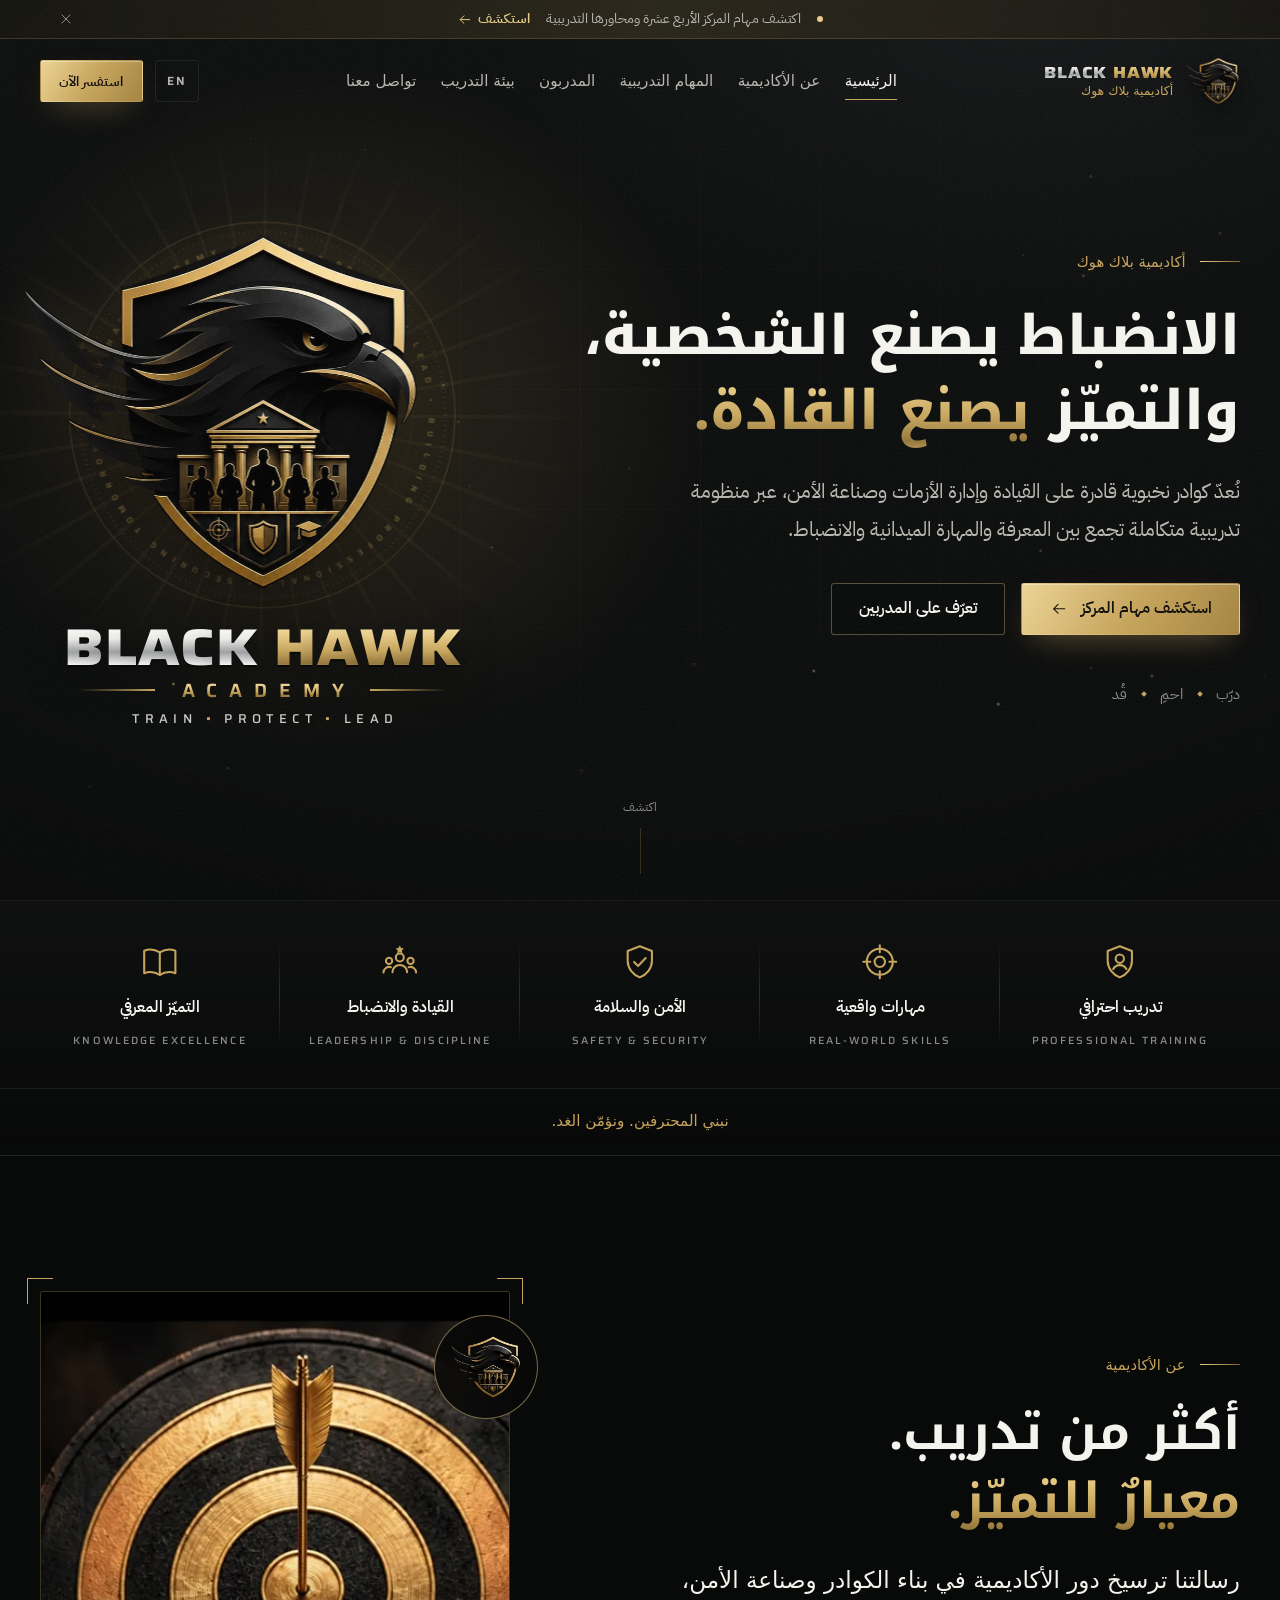
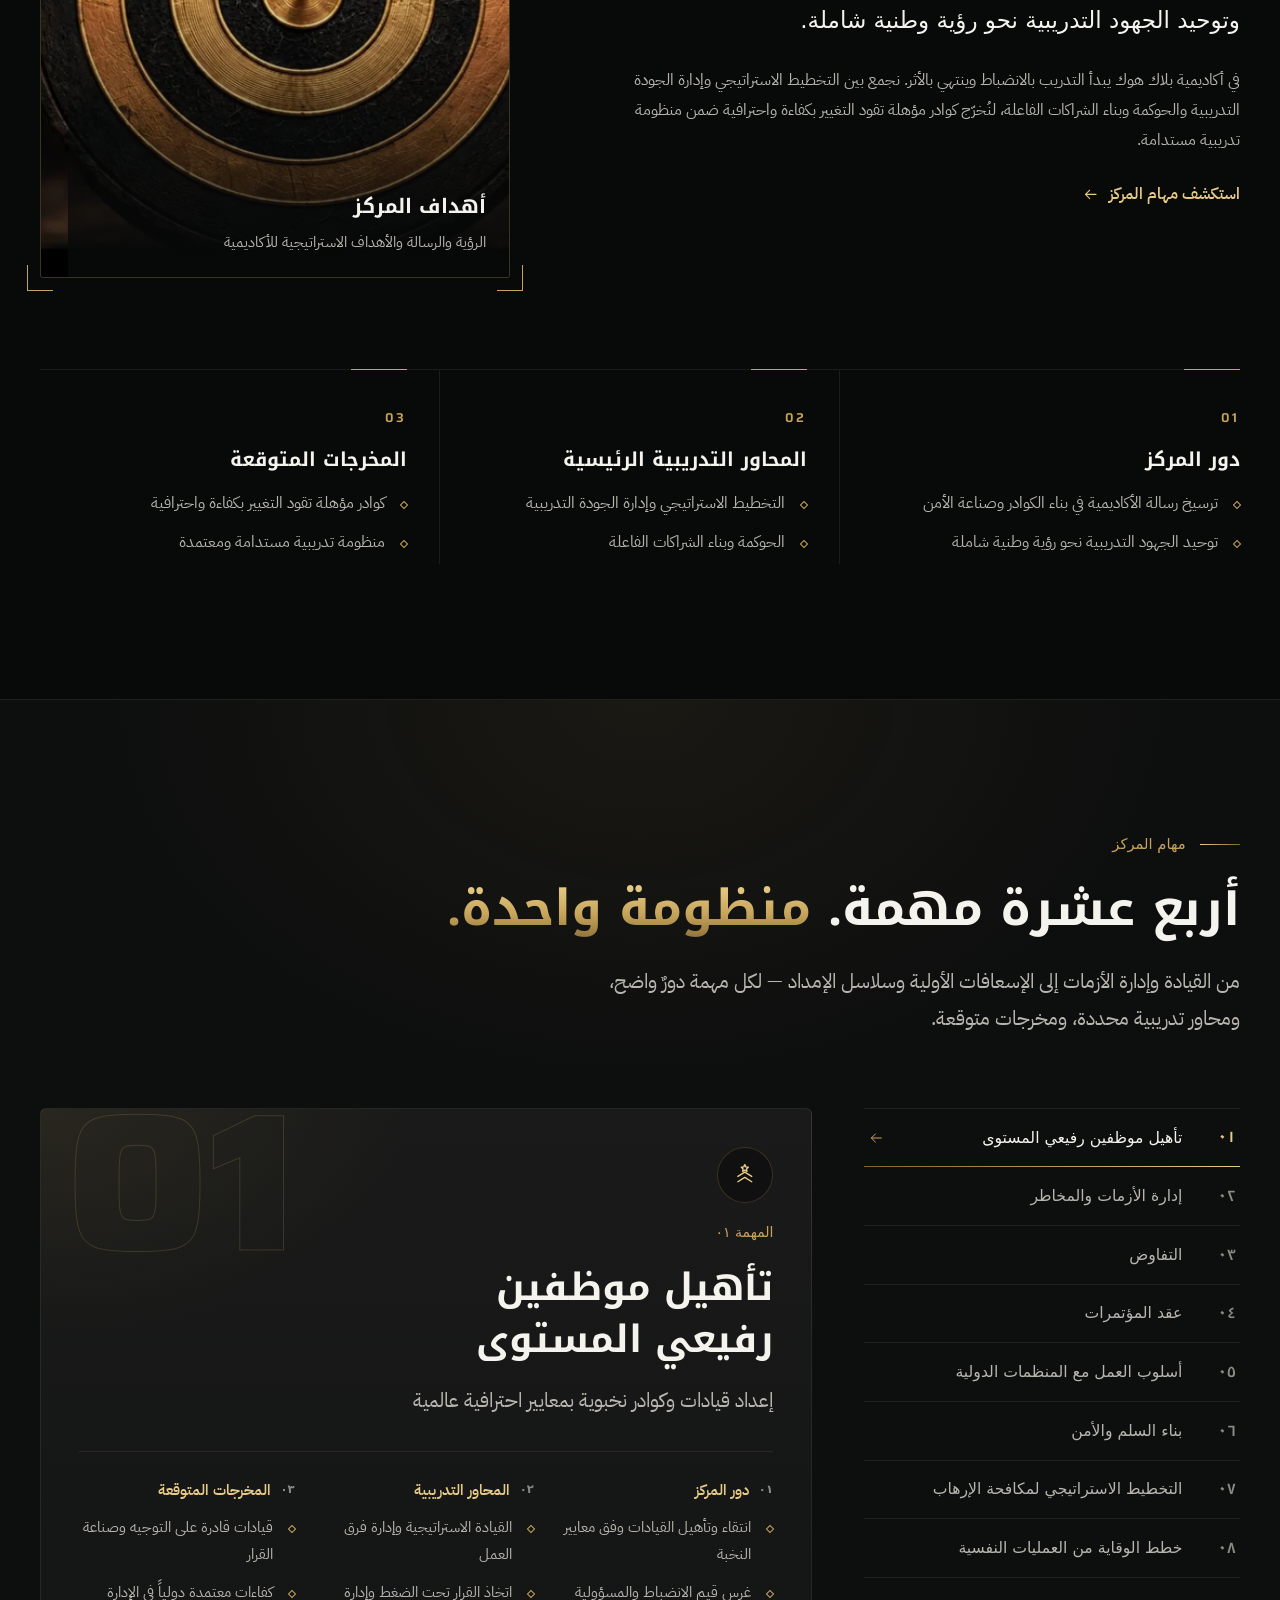
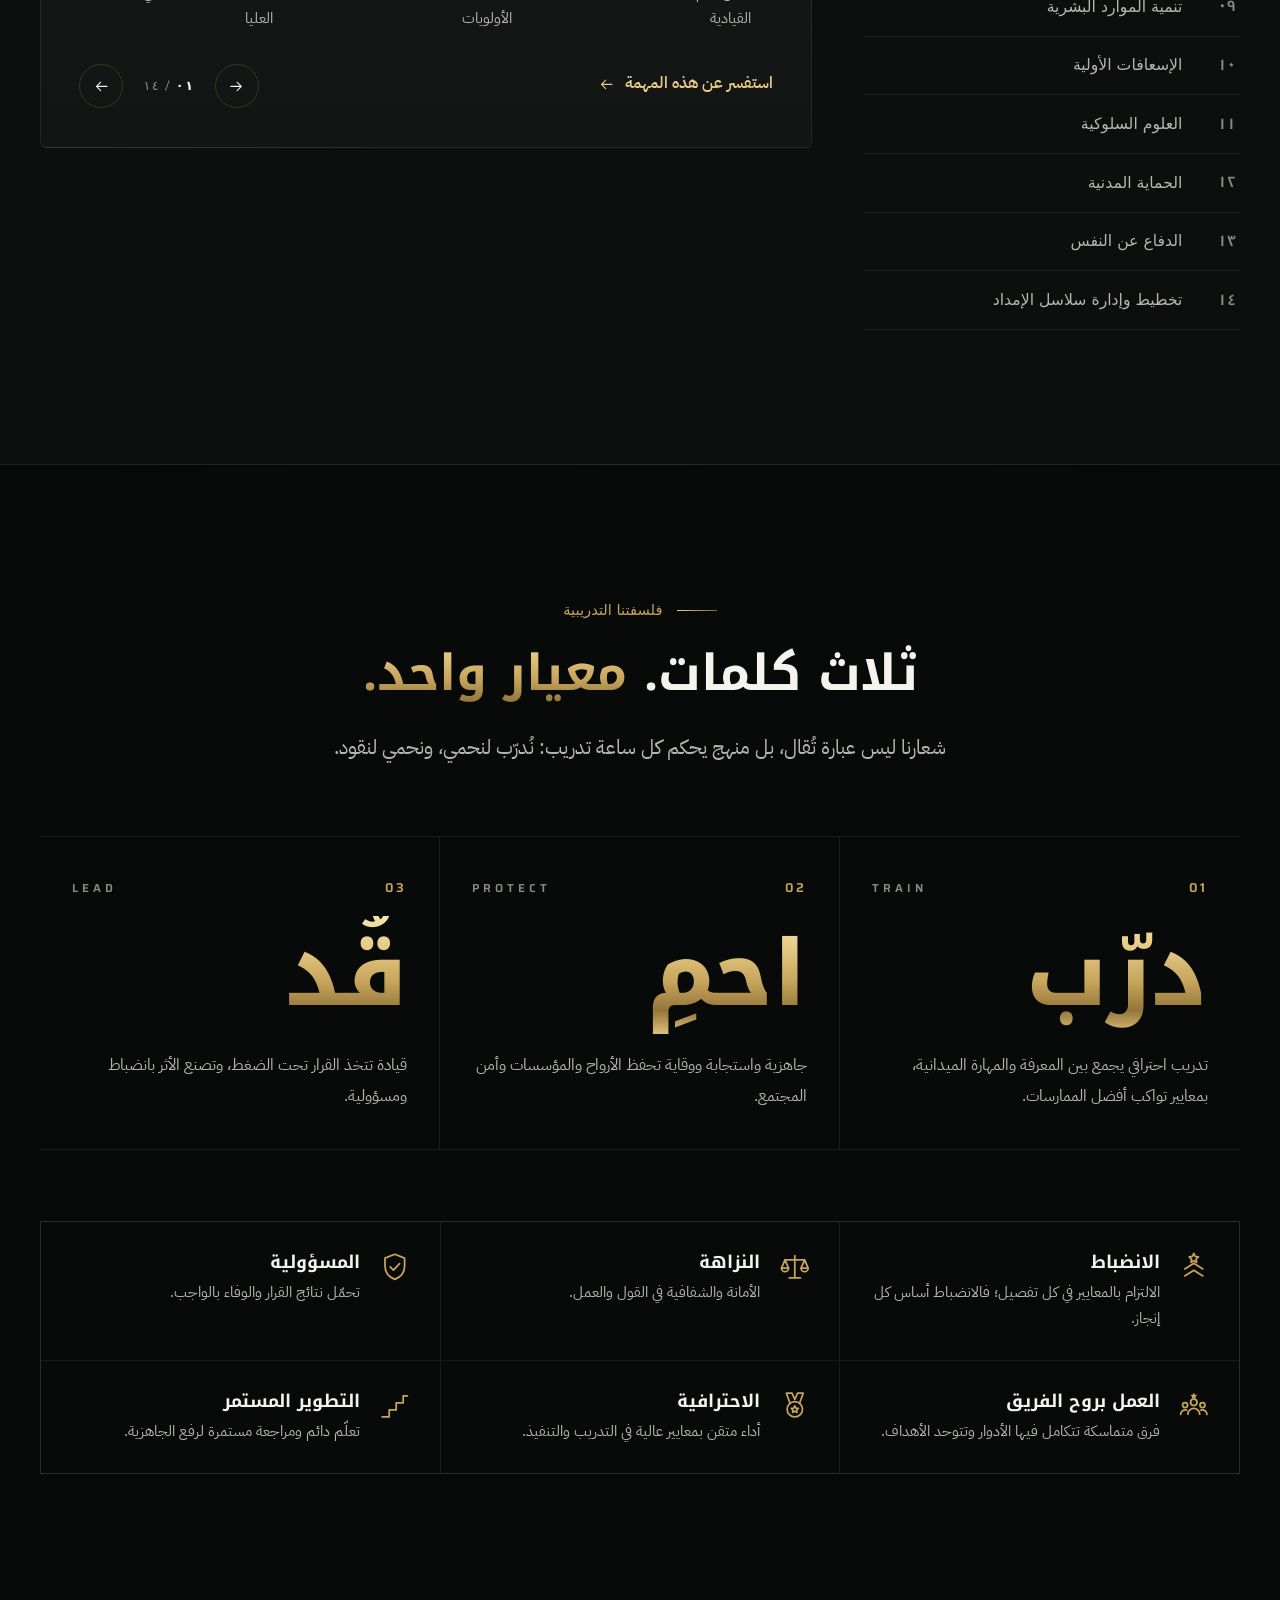
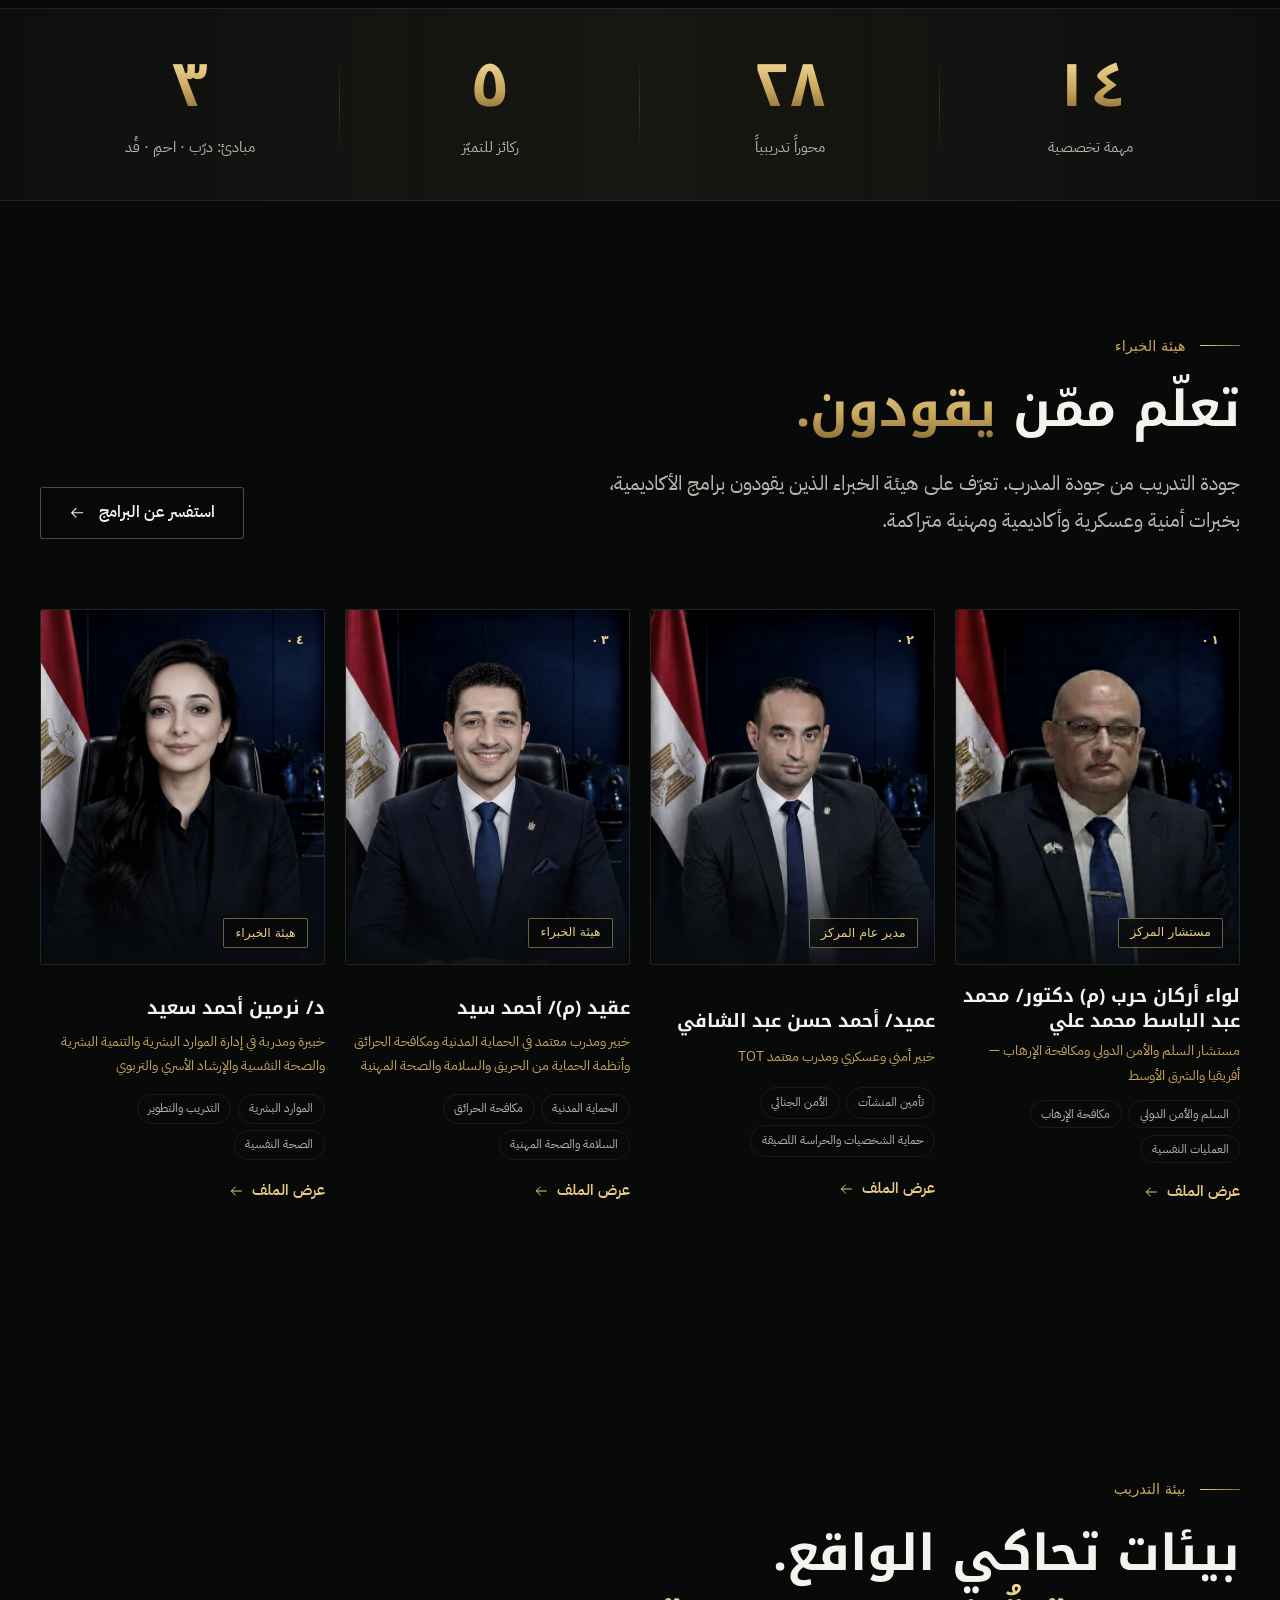
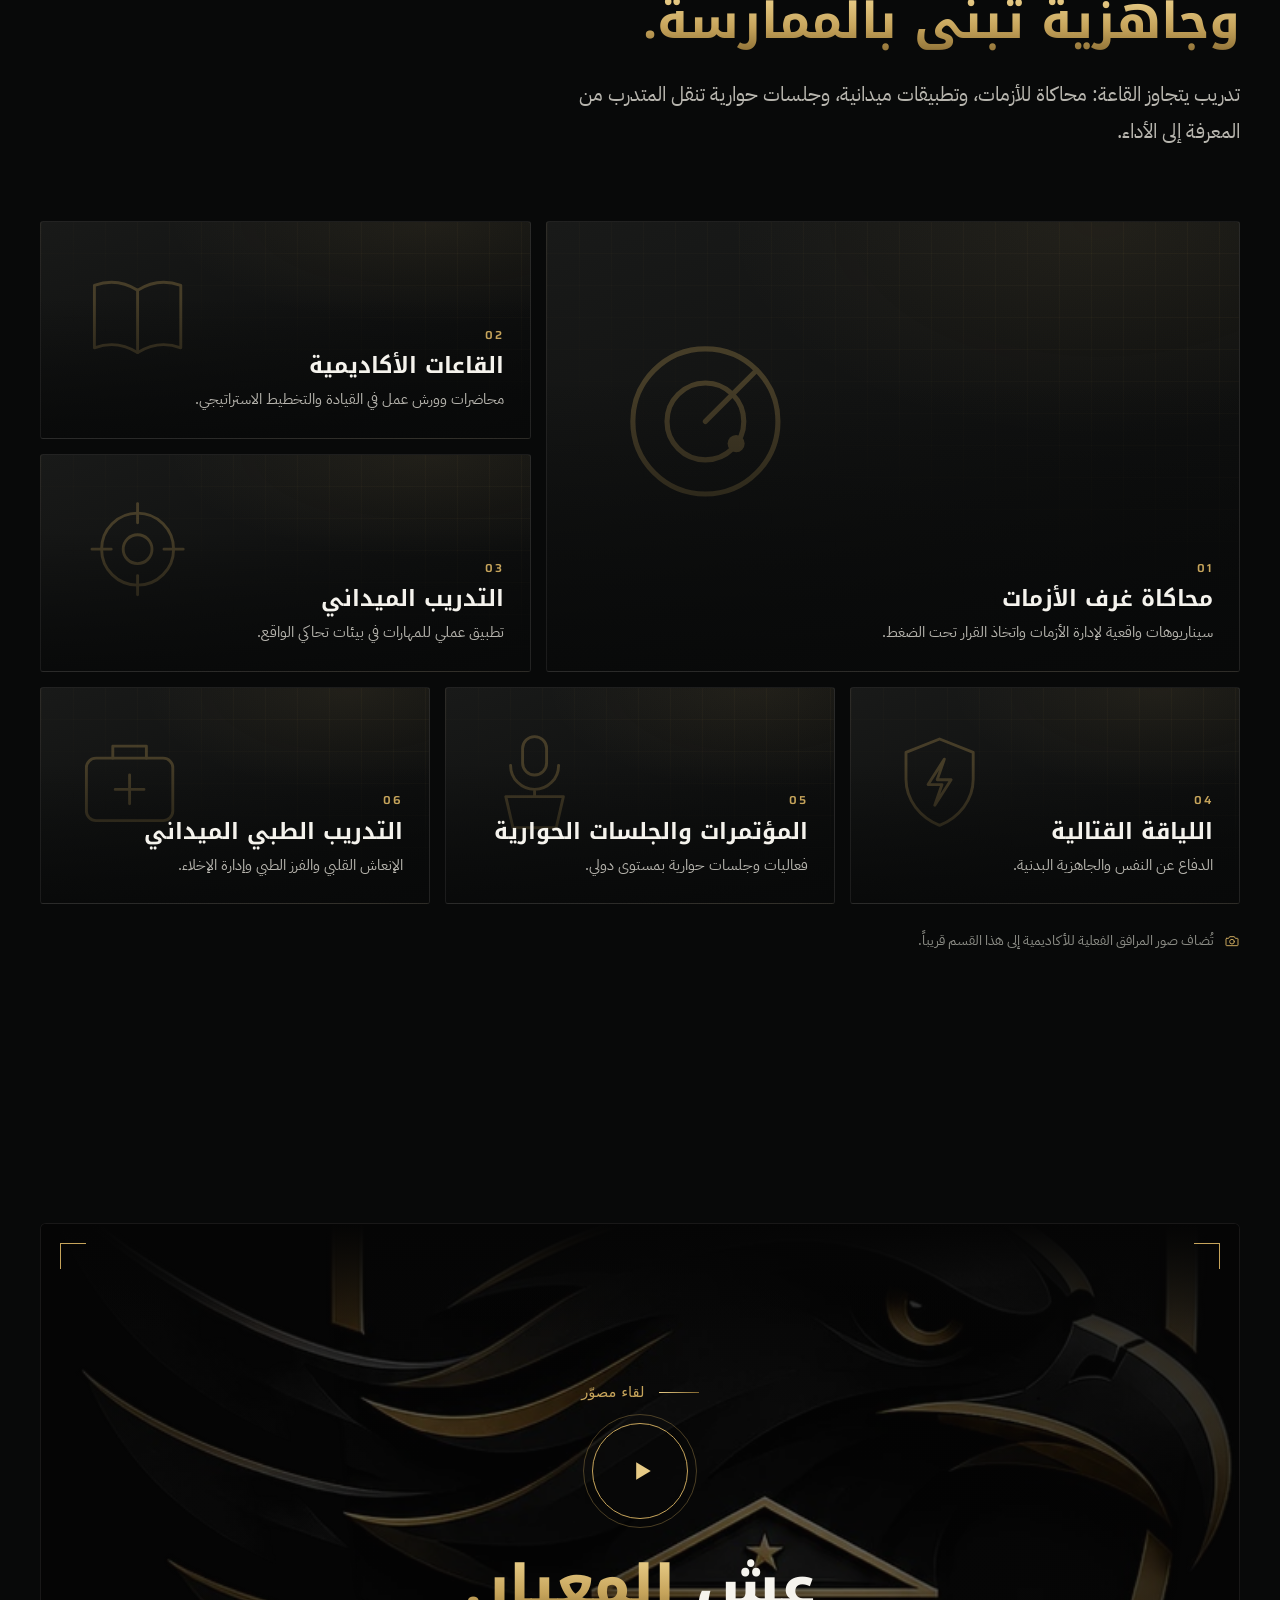
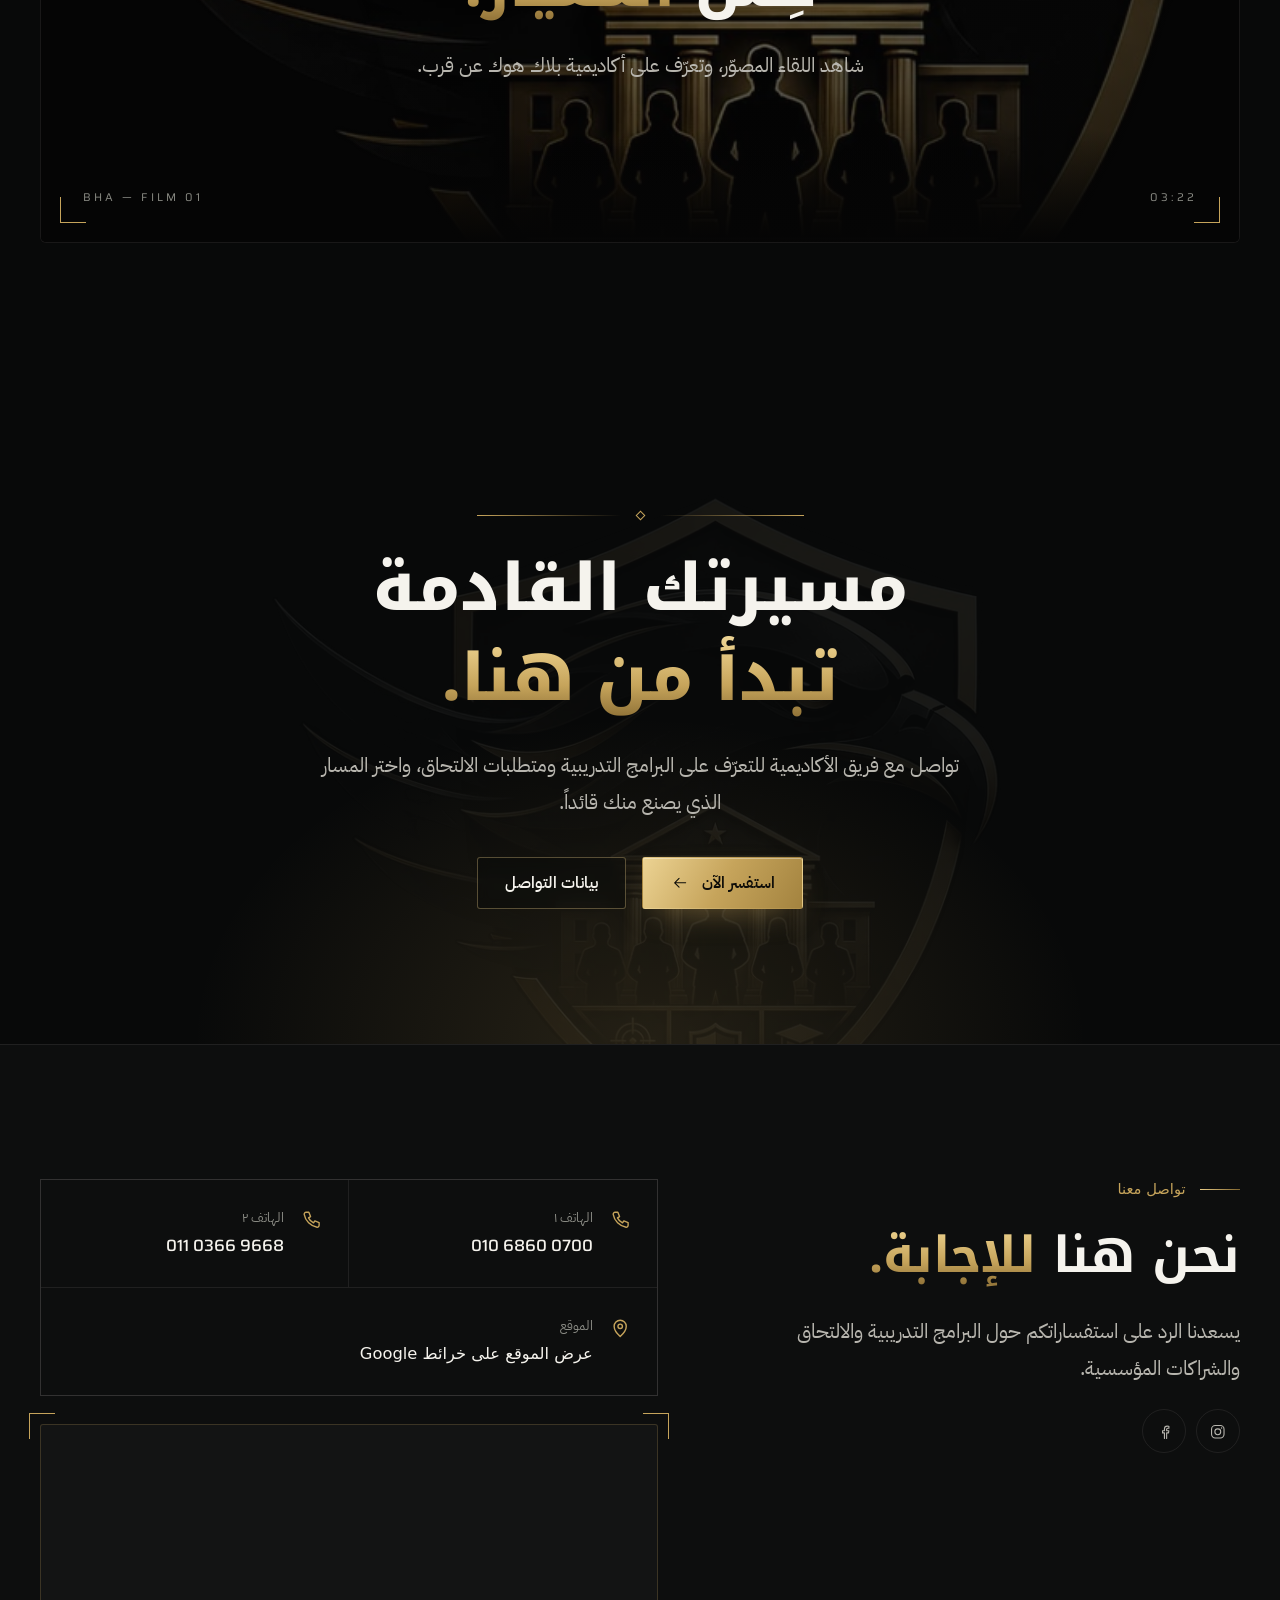
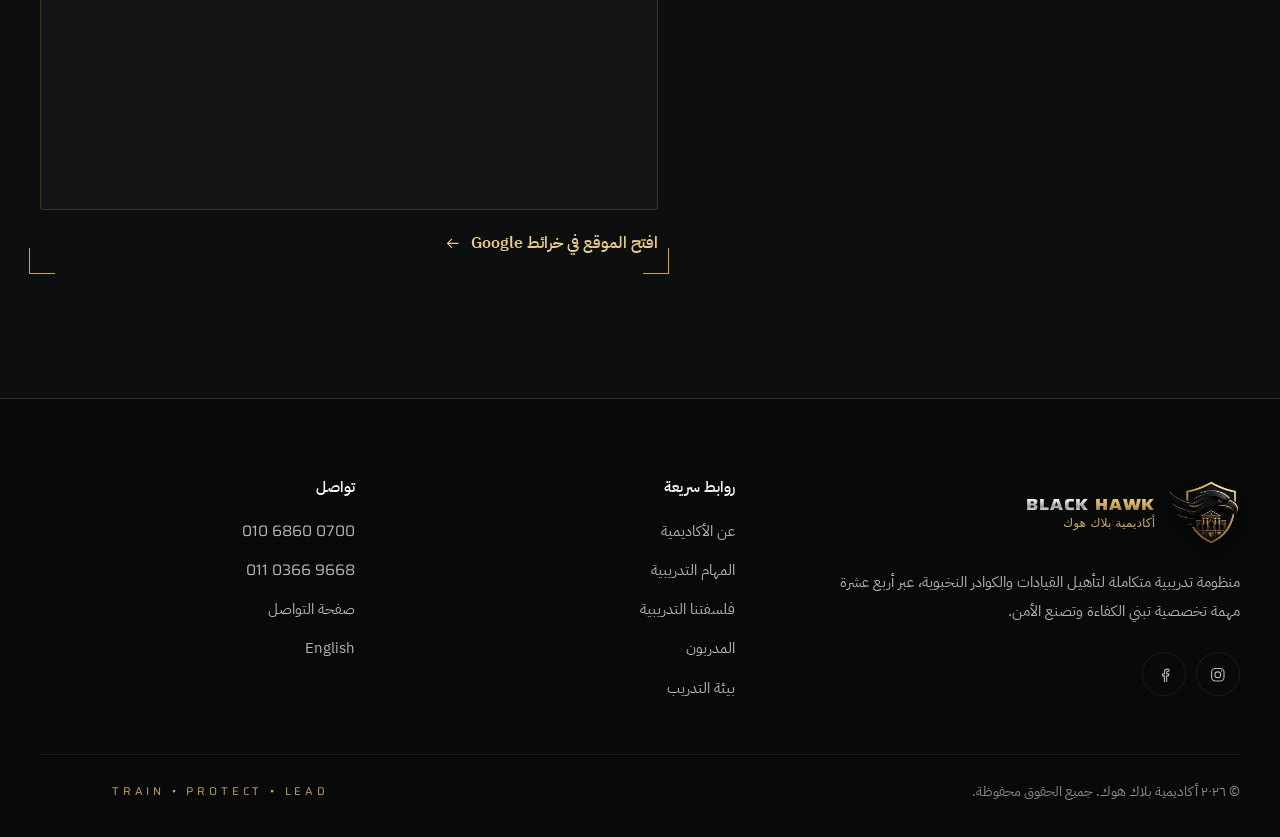
==== commit a2d31f27: "Add files via upload" ====
--- a/index.html
+++ b/index.html
@@ -36,16 +36,16 @@
   <link rel="stylesheet" href="https://fonts.googleapis.com/css2?family=IBM+Plex+Sans+Arabic:wght@300;400;500;600&family=Noto+Kufi+Arabic:wght@500..800&family=Saira:wdth,wght@100..125,400..800&display=swap">
   <link rel="preload" as="image" href="emblem.webp" type="image/webp" fetchpriority="high">
 
-  <link rel="stylesheet" href="style.css">
-  <link rel="stylesheet" href="animations.css">
-  <link rel="stylesheet" href="responsive.css">
+  <link rel="stylesheet" href="style.css?v=20261010-3">
+  <link rel="stylesheet" href="animations.css?v=20261010-3">
+  <link rel="stylesheet" href="responsive.css?v=20261010-3">
 
   <script>document.documentElement.classList.add('js');</script>
-  <script src="config.js" defer></script>
-  <script src="data.js" defer></script>
-  <script src="main.js" defer></script>
-  <script src="navigation.js" defer></script>
-  <script src="animations.js" defer></script>
+  <script src="config.js?v=20261010-3" defer></script>
+  <script src="data.js?v=20261010-3" defer></script>
+  <script src="main.js?v=20261010-3" defer></script>
+  <script src="navigation.js?v=20261010-3" defer></script>
+  <script src="animations.js?v=20261010-3" defer></script>
 </head>
 <body>
   <a class="skip-link" href="#main">تخطَّ إلى المحتوى</a>
--- a/style.css
+++ b/style.css
@@ -833,9 +833,13 @@
   --tx: 0;
   --ty: 0;
   position: relative;
-  width: min(100%, 520px);
+  width: min(92%, 520px);
   aspect-ratio: 780 / 700;
   direction: ltr;
+  /* The shield sits at 59.87% of the image (the wings extend left).
+     Shift by the difference so the shield, not the picture, is centred over the wordmark,
+     exactly as in the original logo. */
+  translate: -9.87% 0;
 }
 .crest__float {
   position: absolute;
--- a/responsive.css
+++ b/responsive.css
@@ -128,7 +128,7 @@
   .announce__dot { display: none; }
 
   .hero { padding-block: calc(var(--header-h) + 3.75rem) 4.5rem; }
-  .crest { width: min(82vw, 360px); }
+  .crest { width: min(76vw, 340px); }
   .hero__actions { display: grid; width: 100%; max-width: 24rem; }
   .hero__actions .btn { width: 100%; }
 
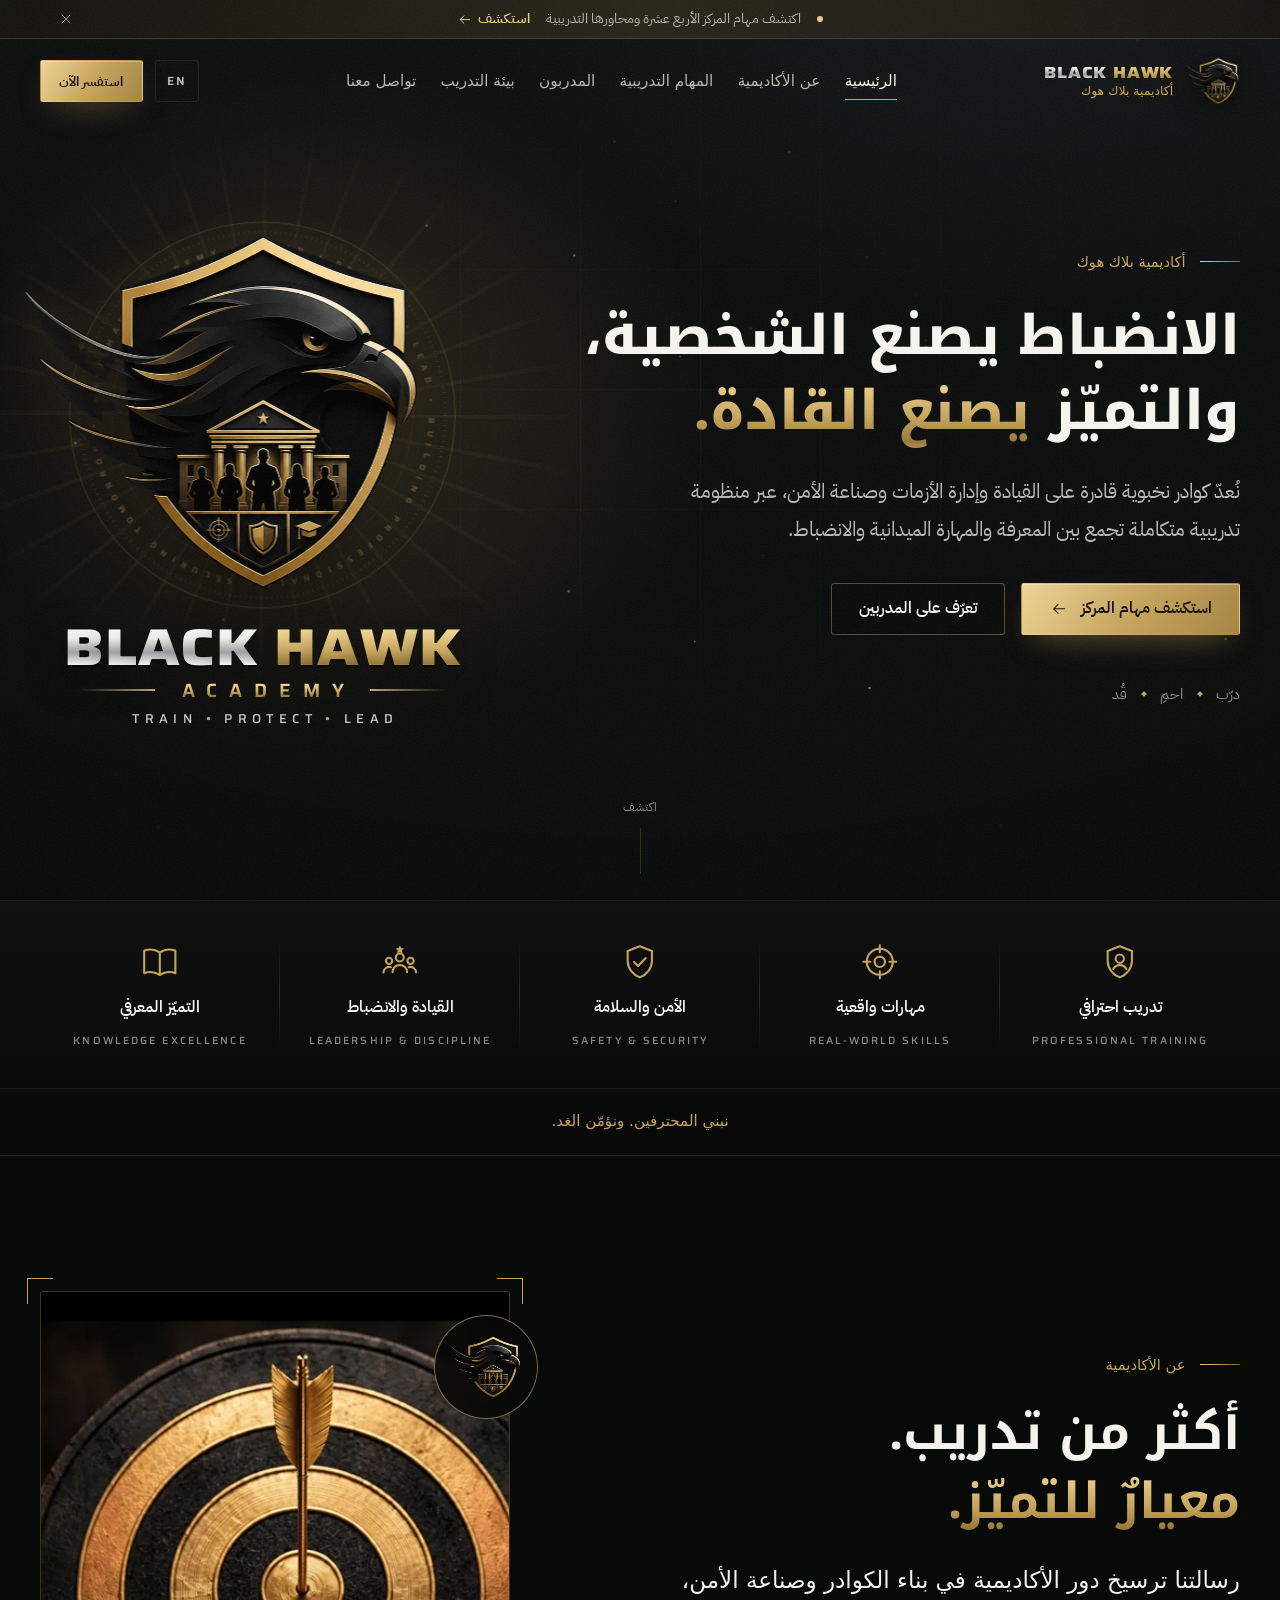
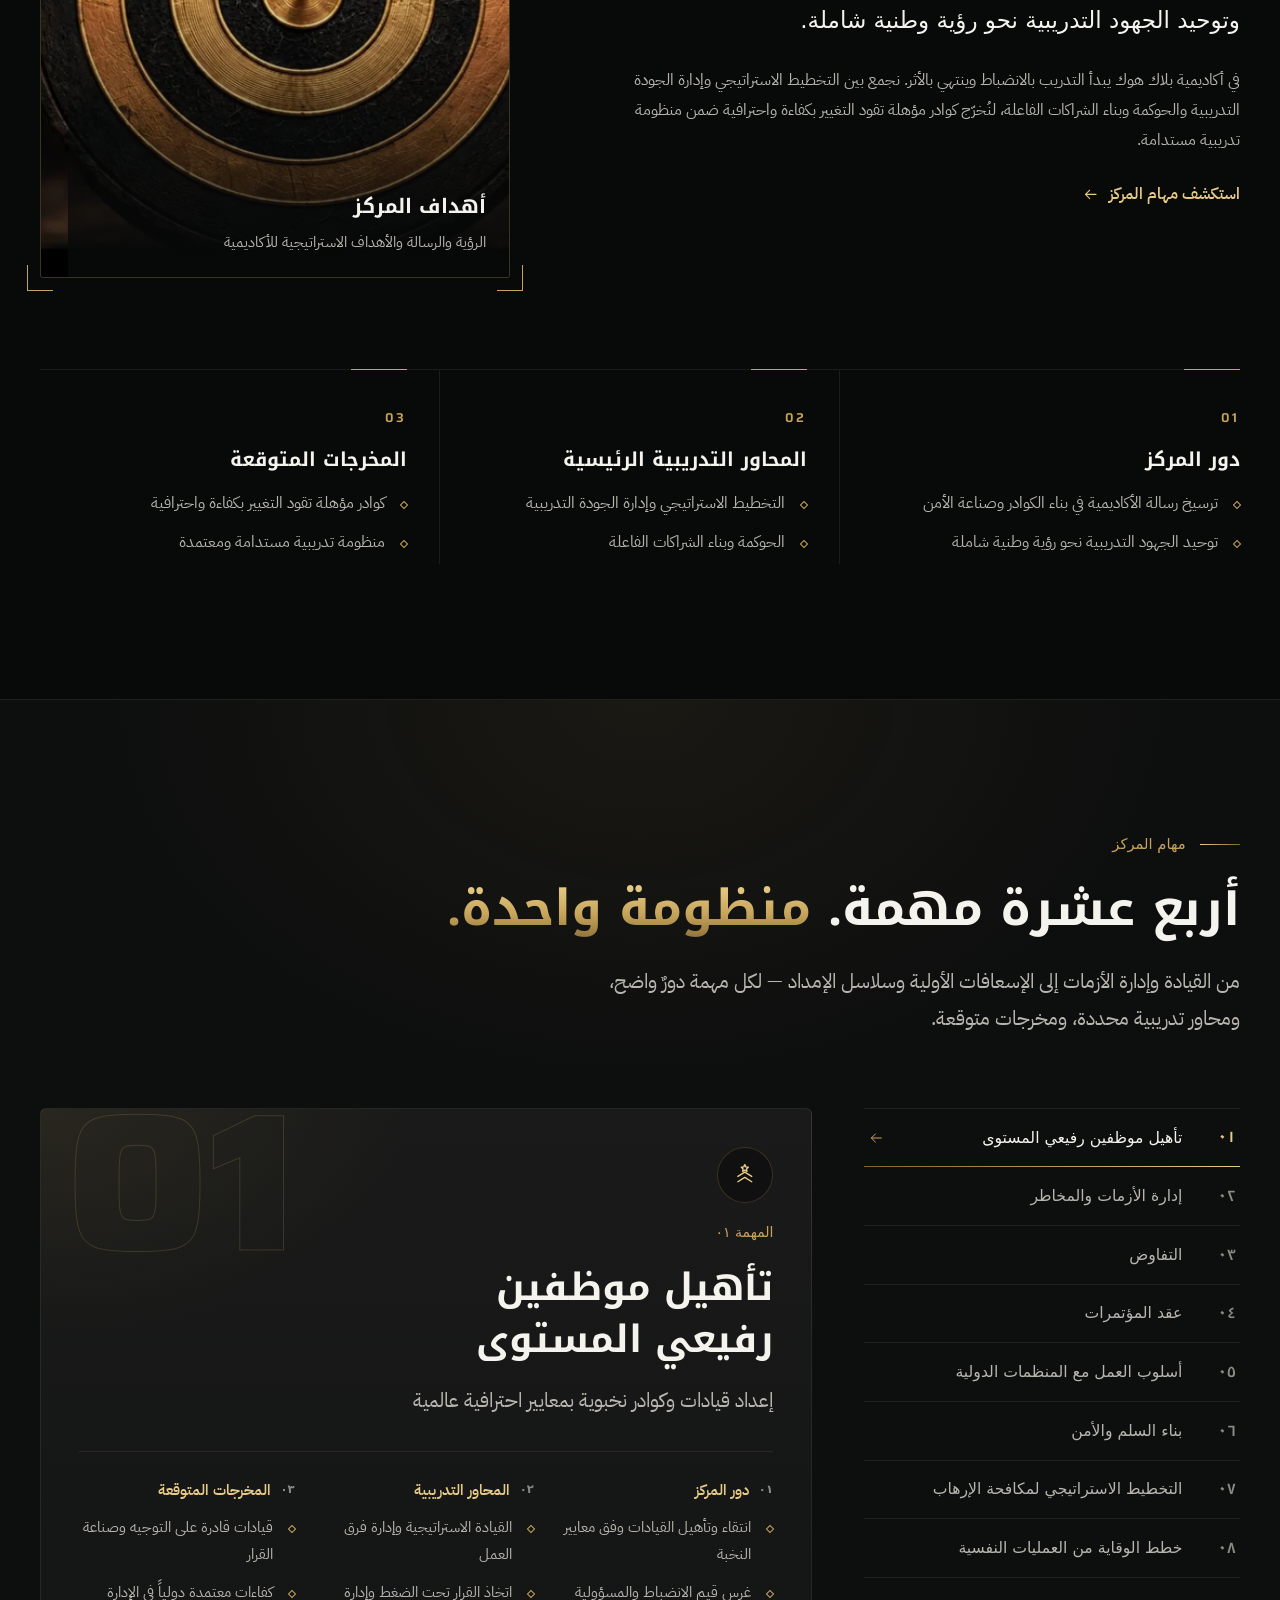
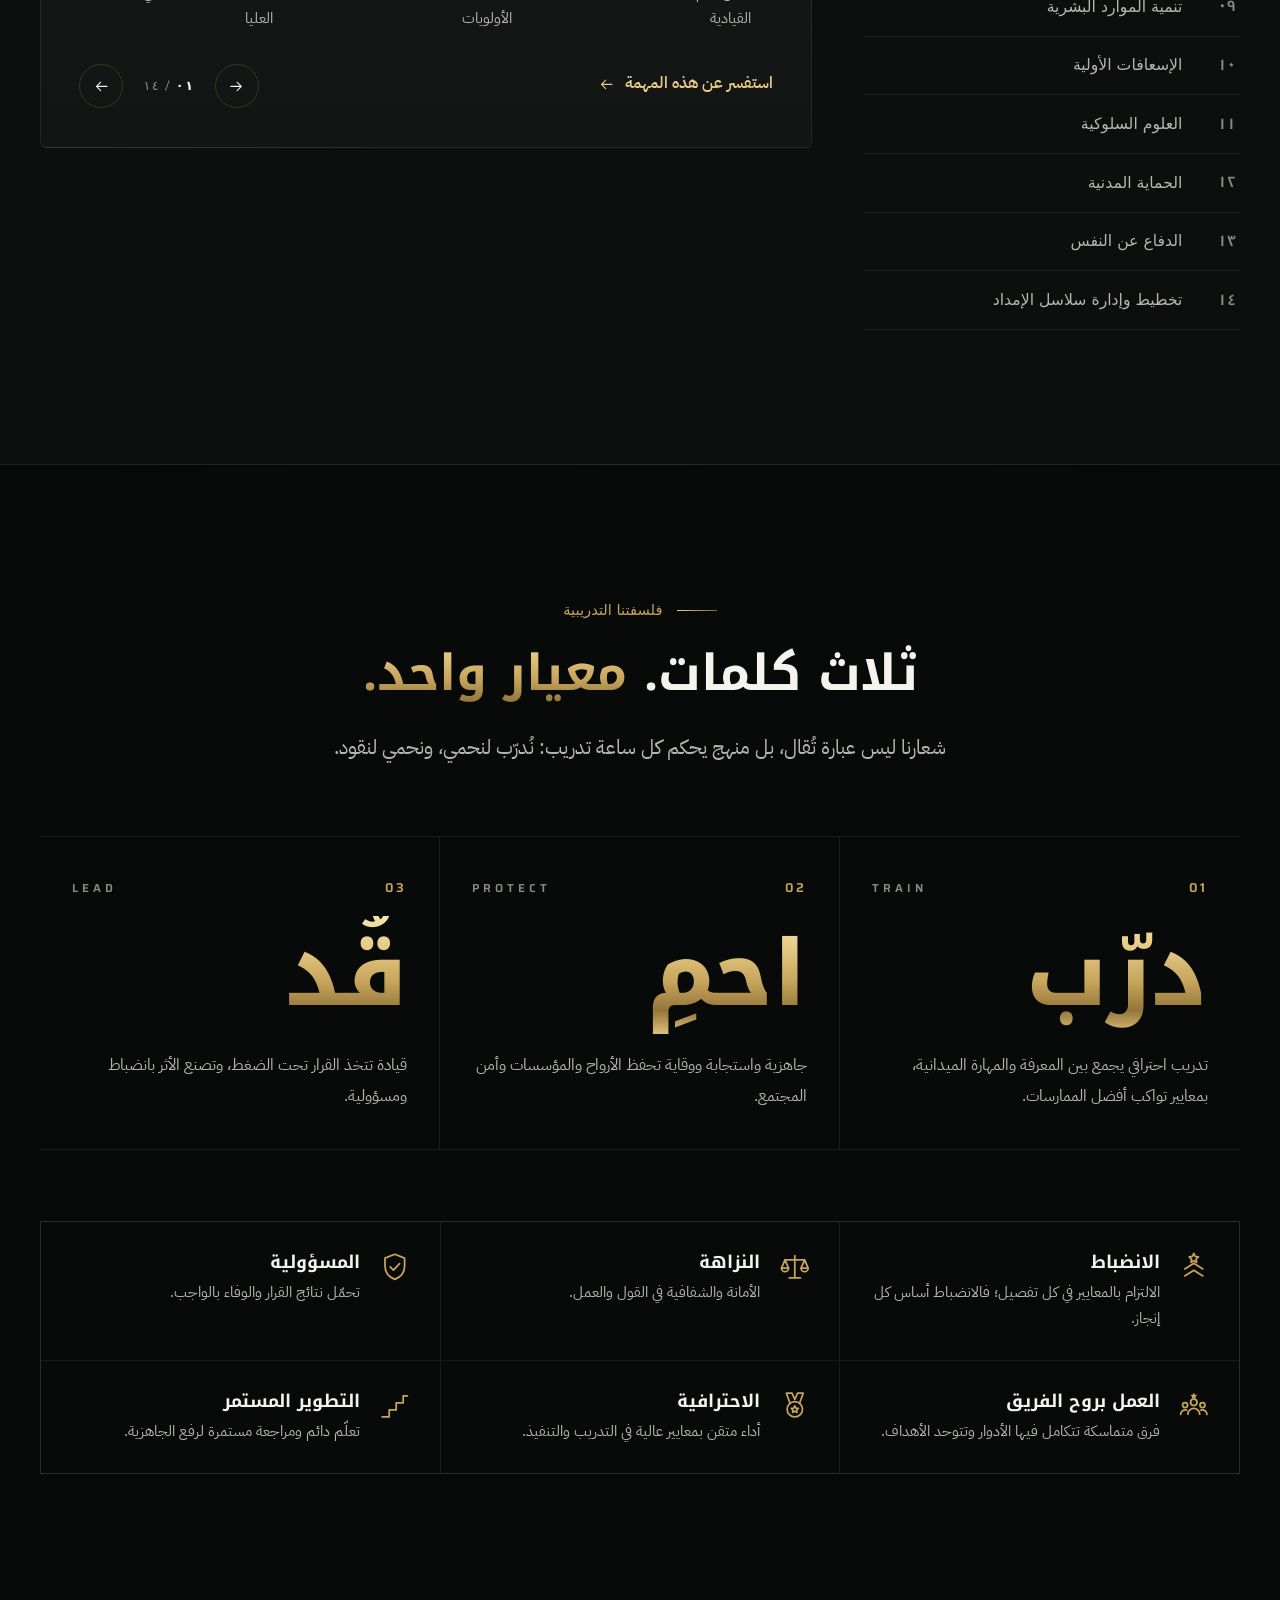
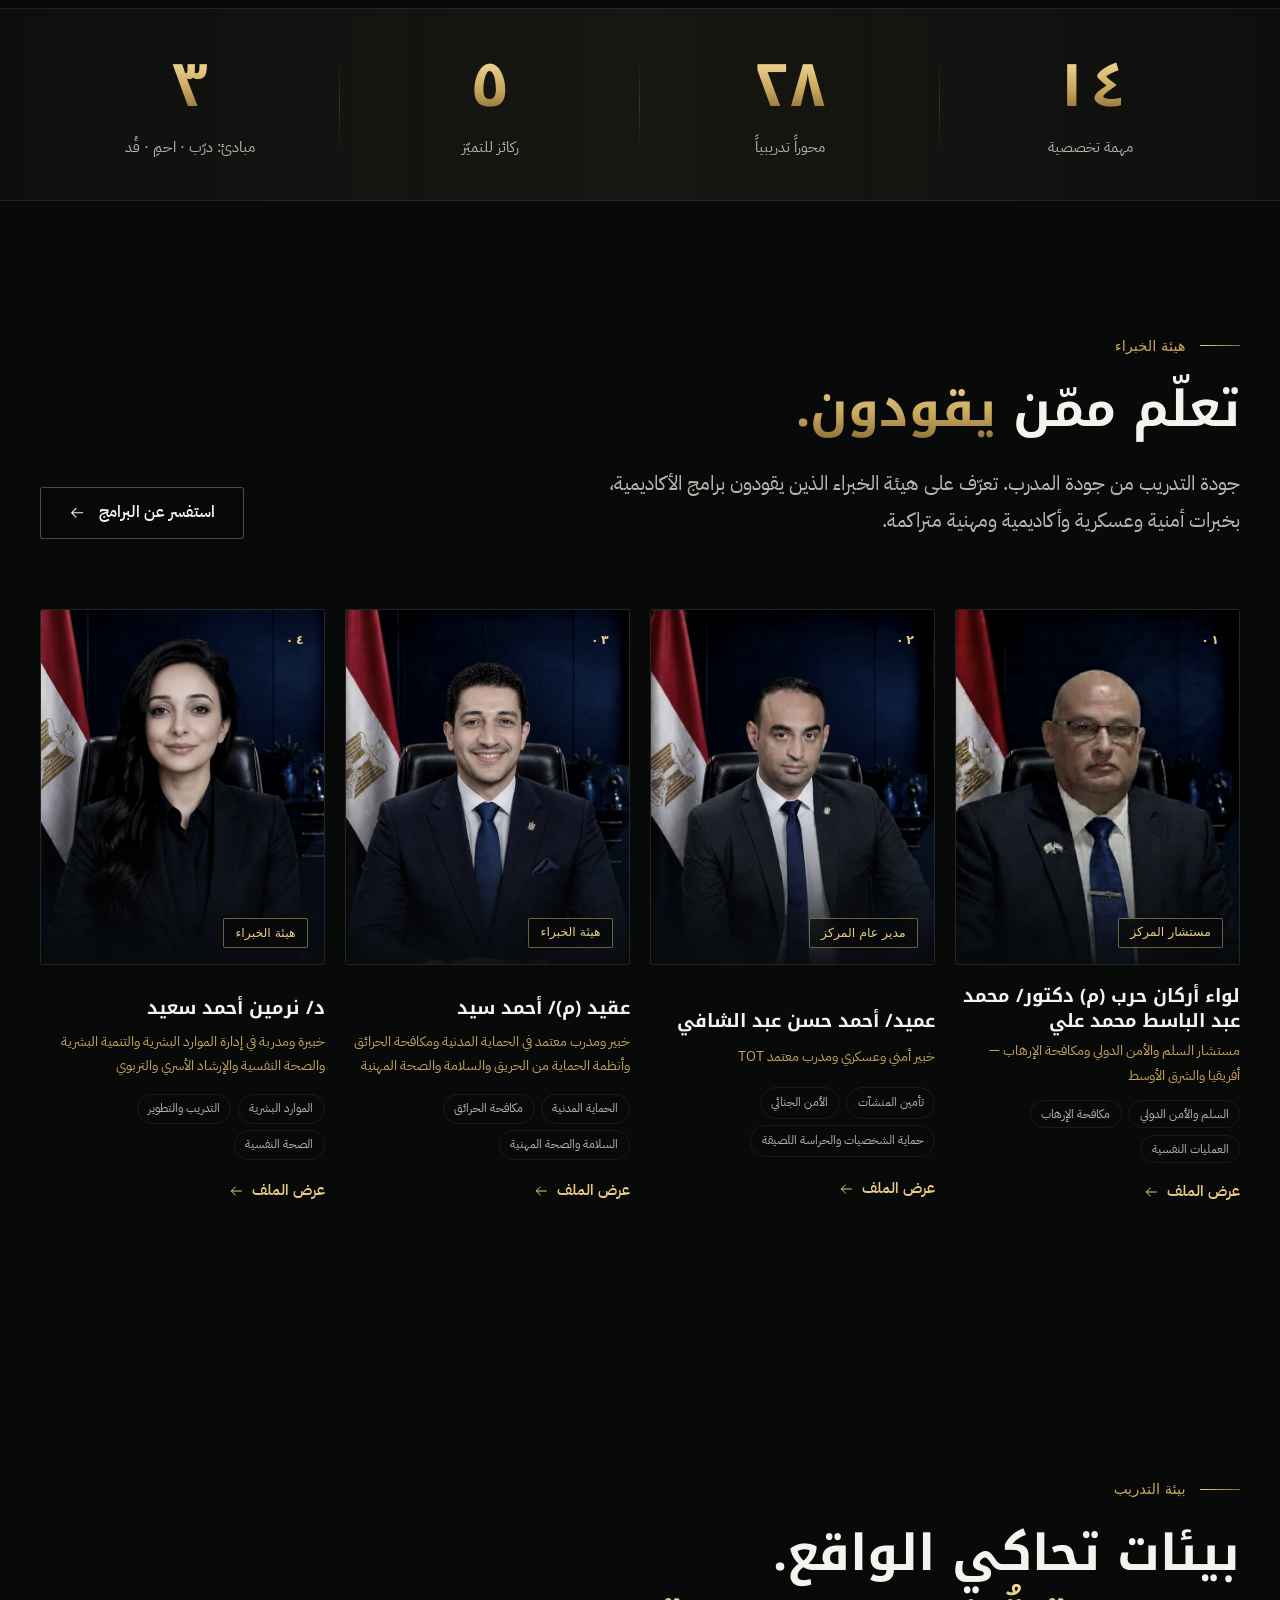
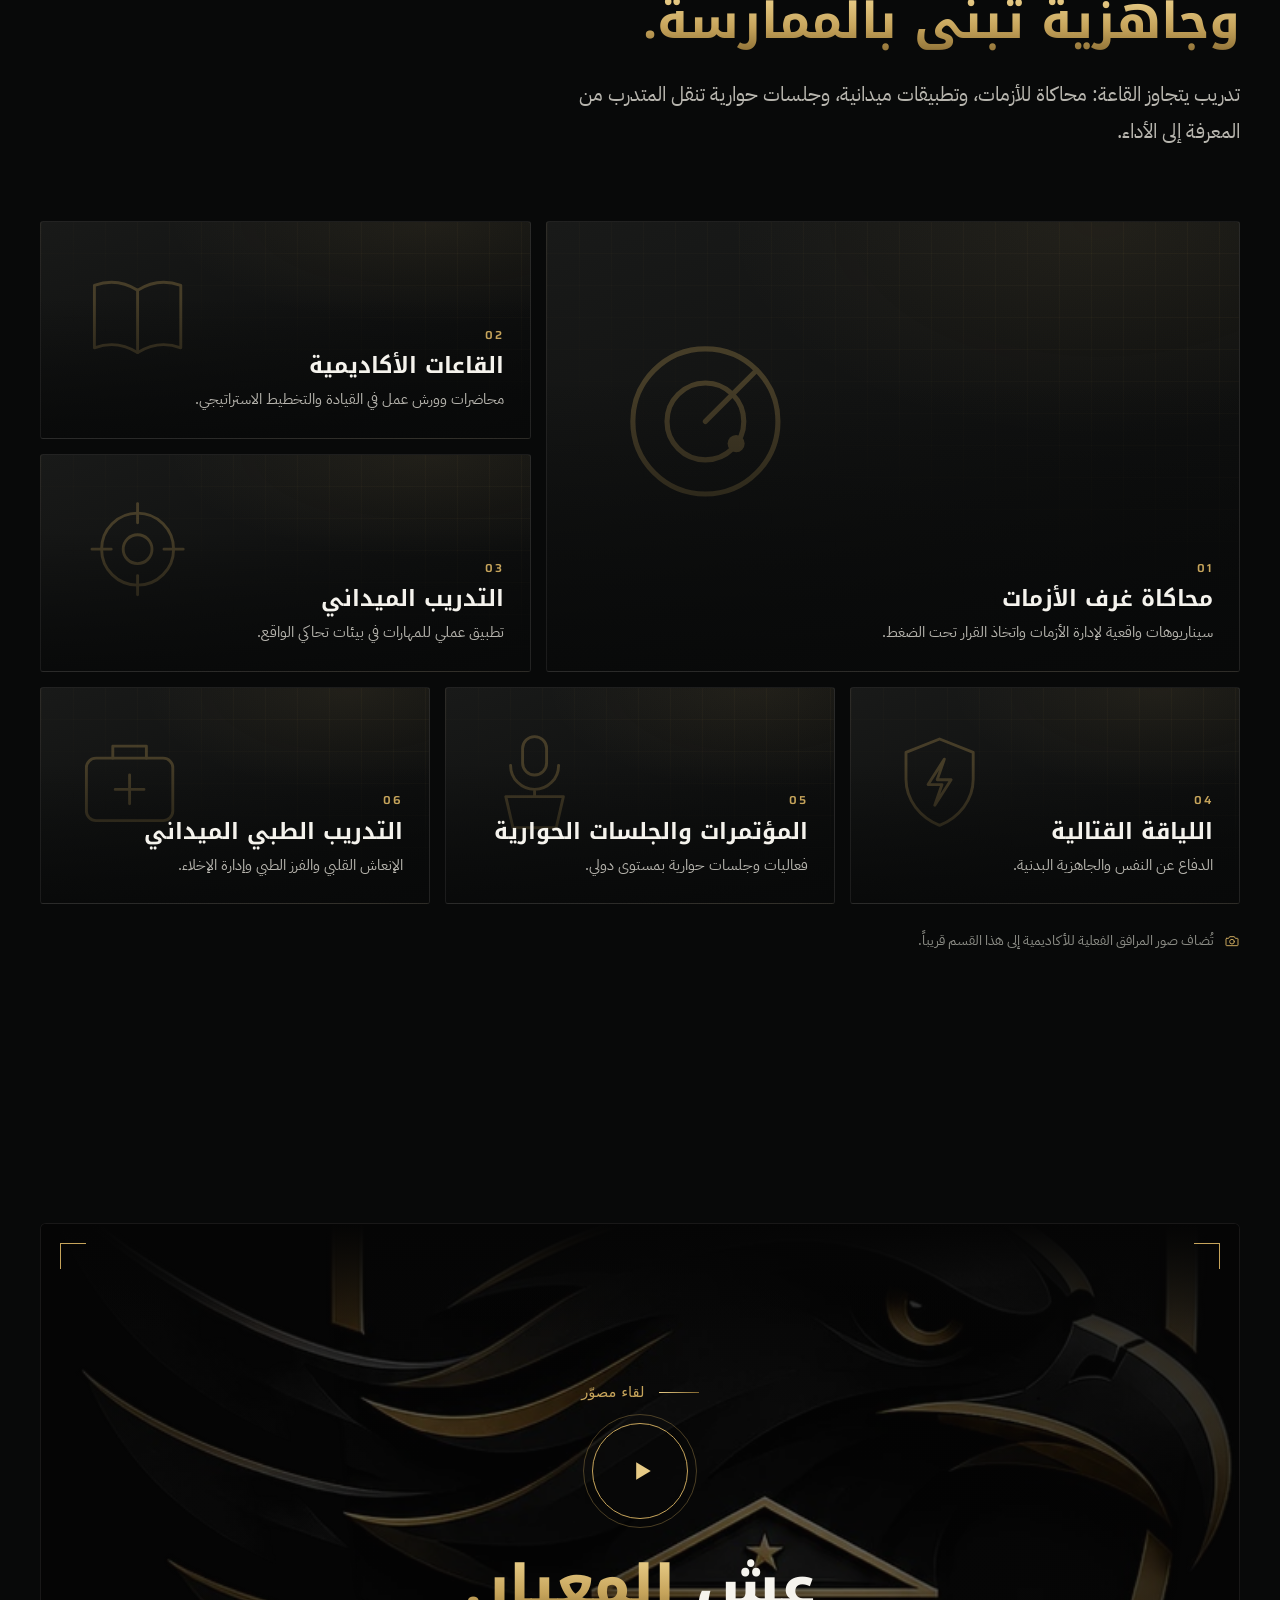
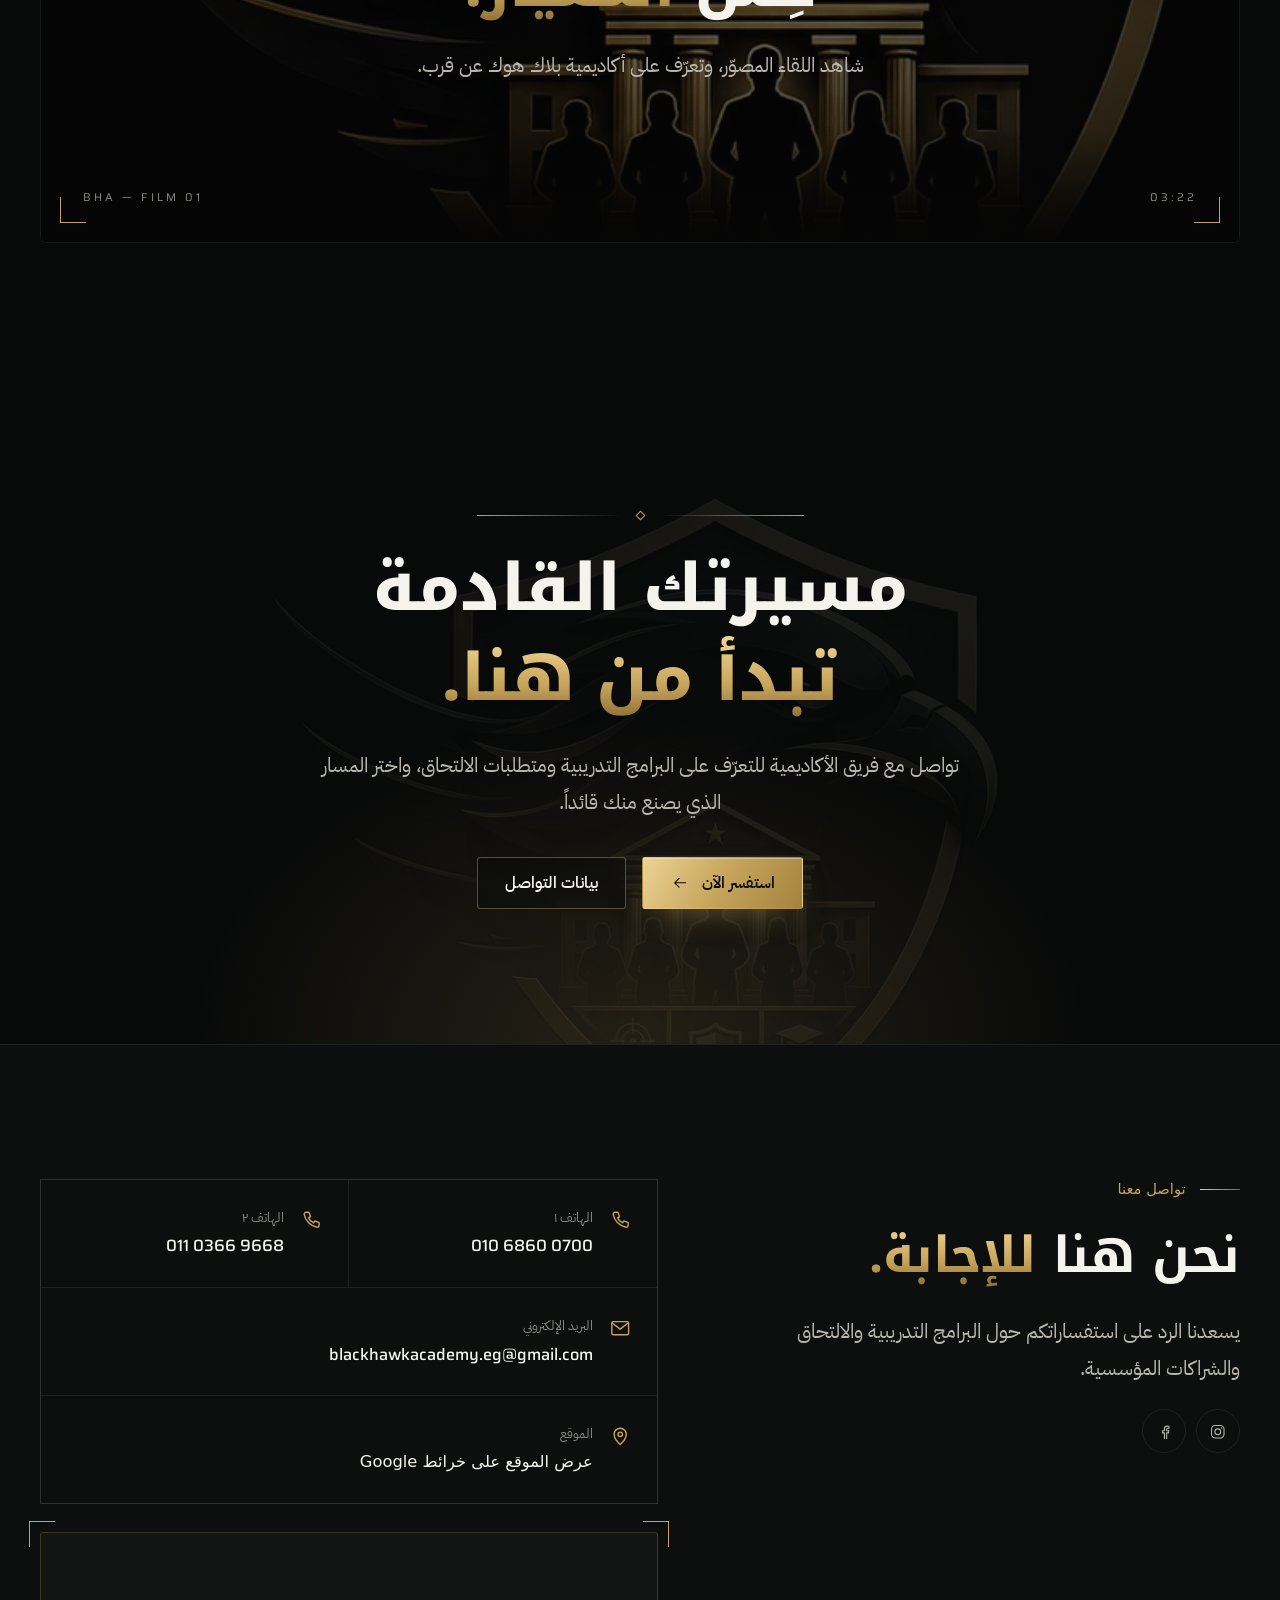
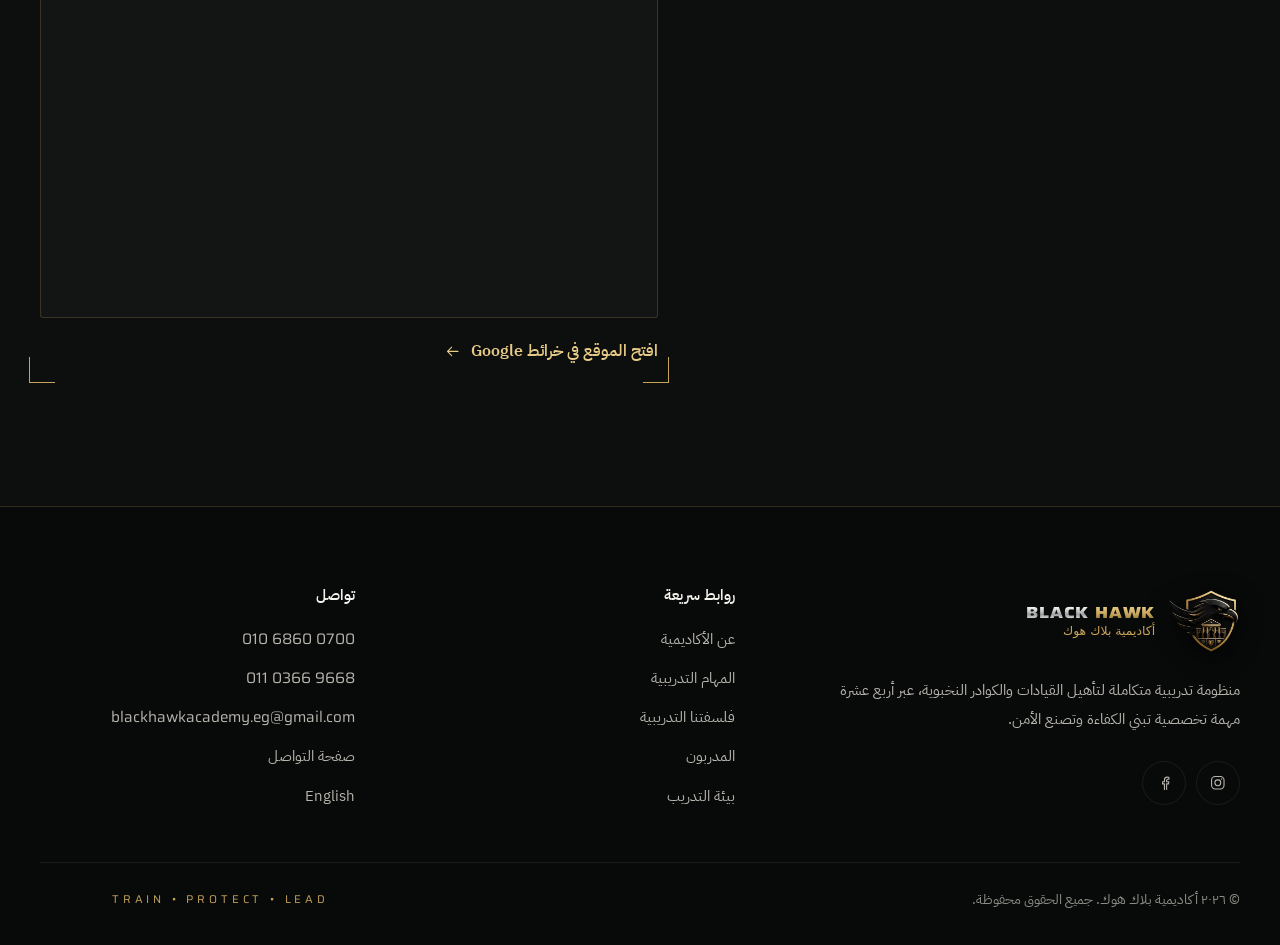
==== commit 7e1e5f60: "Add files via upload" ====
--- a/index.html
+++ b/index.html
@@ -36,16 +36,16 @@
   <link rel="stylesheet" href="https://fonts.googleapis.com/css2?family=IBM+Plex+Sans+Arabic:wght@300;400;500;600&family=Noto+Kufi+Arabic:wght@500..800&family=Saira:wdth,wght@100..125,400..800&display=swap">
   <link rel="preload" as="image" href="emblem.webp" type="image/webp" fetchpriority="high">
 
-  <link rel="stylesheet" href="style.css?v=20261010-3">
-  <link rel="stylesheet" href="animations.css?v=20261010-3">
-  <link rel="stylesheet" href="responsive.css?v=20261010-3">
+  <link rel="stylesheet" href="style.css?v=20261010-4">
+  <link rel="stylesheet" href="animations.css?v=20261010-4">
+  <link rel="stylesheet" href="responsive.css?v=20261010-4">
 
   <script>document.documentElement.classList.add('js');</script>
-  <script src="config.js?v=20261010-3" defer></script>
-  <script src="data.js?v=20261010-3" defer></script>
-  <script src="main.js?v=20261010-3" defer></script>
-  <script src="navigation.js?v=20261010-3" defer></script>
-  <script src="animations.js?v=20261010-3" defer></script>
+  <script src="config.js?v=20261010-4" defer></script>
+  <script src="data.js?v=20261010-4" defer></script>
+  <script src="main.js?v=20261010-4" defer></script>
+  <script src="navigation.js?v=20261010-4" defer></script>
+  <script src="animations.js?v=20261010-4" defer></script>
 </head>
 <body>
   <a class="skip-link" href="#main">تخطَّ إلى المحتوى</a>
